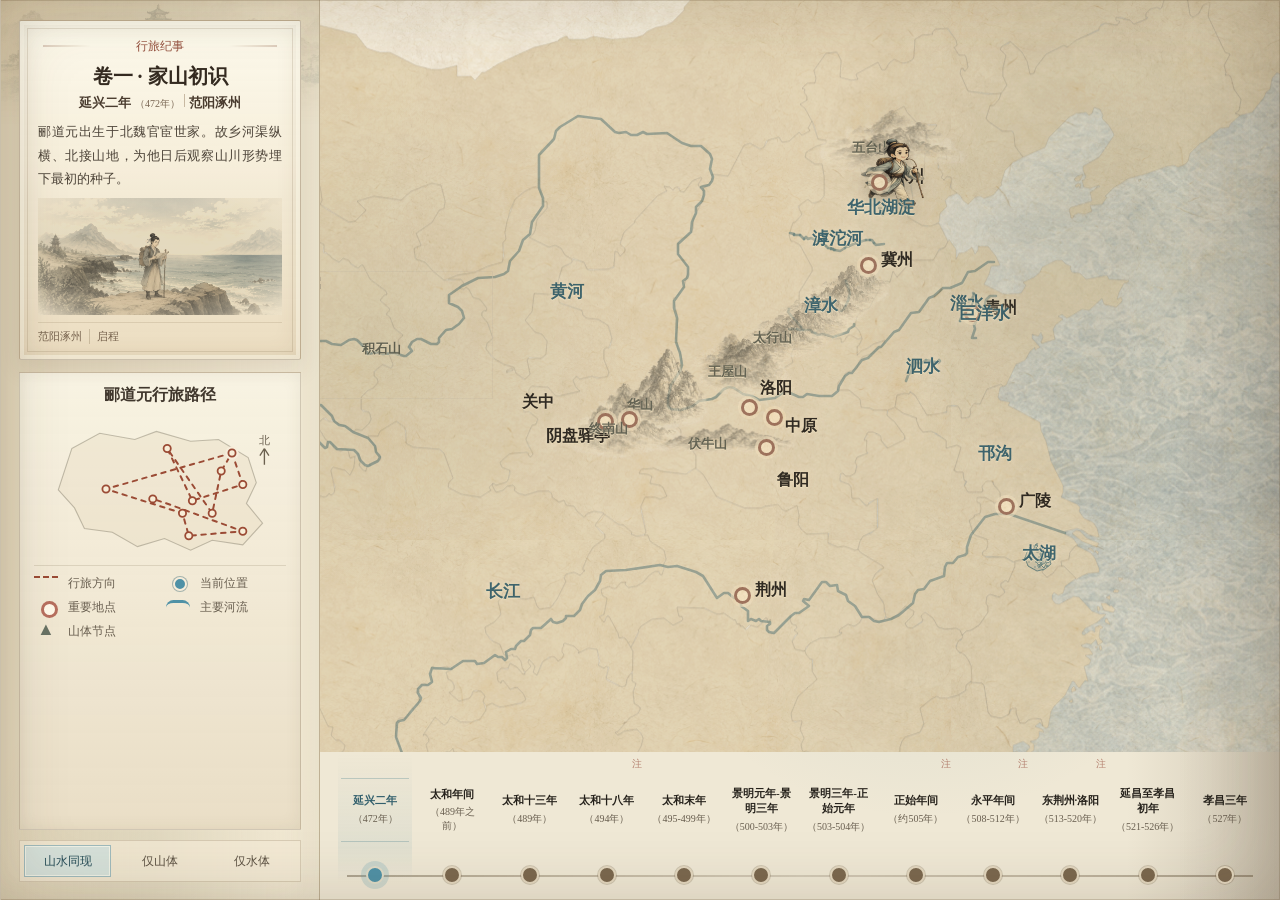
==== 郦道元/gis-map.html @ b6a2e9ba "Refine timeline and curve travel routes" ====
<!doctype html>
<html lang="zh-CN">
  <head>
    <meta charset="utf-8" />
    <meta name="viewport" content="width=device-width, initial-scale=1" />
    <title>郦道元行旅中国｜GIS 水墨历史地图</title>
    <link rel="stylesheet" href="./vendor/leaflet/leaflet.css" />
    <style>
      :root {
        --paper: #efe8d5;
        --paper-deep: #d4c19c;
        --ink: #25211b;
        --muted: #695f50;
        --river: #4f91a6;
        --route: #9b4b35;
        --seal: #9d3429;
        --panel-line: rgba(96, 75, 48, 0.26);
      }

      * {
        box-sizing: border-box;
      }

      html,
      body {
        width: 100%;
        height: 100%;
        margin: 0;
      }

      body {
        overflow: hidden;
        color: var(--ink);
        background: #bca987;
        font-family: "Noto Serif SC", "Songti SC", "STSong", "SimSun", serif;
      }

      button {
        font: inherit;
      }

      .page {
        position: relative;
        width: 100vw;
        height: 100vh;
        overflow: hidden;
        background:
          radial-gradient(circle at 56% 24%, rgba(255, 252, 239, 0.9), transparent 34%),
          radial-gradient(circle at 72% 58%, rgba(92, 145, 157, 0.17), transparent 28%),
          linear-gradient(90deg, rgba(74, 56, 34, 0.24), transparent 12%, transparent 88%, rgba(74, 56, 34, 0.18)),
          var(--paper);
      }

      .page::before {
        content: "";
        position: absolute;
        inset: 0;
        z-index: 3;
        pointer-events: none;
        background:
          linear-gradient(90deg, rgba(58, 43, 27, 0.12), transparent 9%, transparent 92%, rgba(58, 43, 27, 0.1)),
          radial-gradient(circle at 30% 38%, rgba(72, 91, 77, 0.08), transparent 24%),
          radial-gradient(circle at 86% 24%, rgba(71, 93, 87, 0.13), transparent 21%);
        mix-blend-mode: multiply;
      }

      .page::after {
        content: "";
        position: absolute;
        inset: 0;
        z-index: 20;
        pointer-events: none;
        box-shadow:
          inset 0 0 70px rgba(76, 57, 33, 0.2),
          inset 0 0 0 1px rgba(101, 78, 48, 0.22);
      }

      .masthead {
        position: absolute;
        z-index: 12;
        left: 18%;
        right: 18%;
        top: 2.4%;
        text-align: center;
        pointer-events: none;
      }

      .masthead h1 {
        margin: 0;
        font-family: "STXingkai", "KaiTi", "Kaiti SC", serif;
        font-size: clamp(42px, 6vw, 96px);
        line-height: 1;
        letter-spacing: 0;
        text-shadow: 0 5px 12px rgba(65, 47, 26, 0.14);
      }

      .masthead p {
        margin: 12px 0 0;
        color: #40372e;
        font-size: clamp(14px, 1.5vw, 24px);
      }

      .map-shell {
        position: absolute;
        left: 18%;
        right: 0;
        top: 0;
        bottom: 16.5%;
        z-index: 1;
        overflow: hidden;
        border-left: 1px solid rgba(92, 72, 46, 0.24);
      }

      /* 宣纸纹理覆盖整个地图区域，透明叠加，不拦截地图上的标注和按钮。 */
      .map-shell::after {
        content: "";
        position: absolute;
        inset: 0;
        pointer-events: none;
        z-index: 8;
        opacity: 0.9;
        background-image: url("./Data/宣纸样式.png");
        background-repeat: repeat;
        background-size: 720px auto;
        mix-blend-mode: multiply;
      }

      #map {
        position: relative;
        z-index: 2;
        width: 100%;
        height: 100%;
        background: transparent;
        filter: saturate(0.72) contrast(0.9) sepia(0.18);
      }

      .leaflet-container {
        background: transparent;
        font-family: inherit;
      }

      /* 海面位于地图右下方，并通过左侧渐隐与陆地区域自然衔接。 */
      .sea-surface {
        position: absolute;
        z-index: 0;
        right: 0%;
        bottom: 0%;
        width: 56%;
        height: 200%;
        object-fit: cover;
        opacity: 0.5;
        filter: saturate(0.7) sepia(0.12) brightness(1.08);
        mix-blend-mode: multiply;
        pointer-events: none;
        -webkit-mask-image: radial-gradient(ellipse 92% 92% at 100% 100%, #000 0 48%, rgba(0, 0, 0, 0.72) 62%, transparent 100%);
        mask-image: radial-gradient(ellipse 92% 92% at 100% 100%, #000 0 48%, rgba(0, 0, 0, 0.72) 62%, transparent 100%);
      }

      .leaflet-control-attribution {
        display: none;
      }

      .leaflet-pane.leaflet-marker-pane,
      .leaflet-pane.leaflet-overlay-pane {
        mix-blend-mode: multiply;
      }

      .art-layer {
        position: absolute;
        z-index: 6;
        pointer-events: none;
        background-repeat: no-repeat;
        background-size: contain;
        opacity: 0.38;
        mix-blend-mode: multiply;
        filter: sepia(0.28) saturate(0.5) brightness(1.12);
      }

      .side-panel {
        position: absolute;
        z-index: 14;
        display: flex;
        flex-direction: column;
        top: 0;
        bottom: 0;
        left: 0;
        width: 18%;
        min-width: 320px;
        padding: 2.2vh 18px 18px;
        border-right: 1px solid var(--panel-line);
        border-left: 1px solid rgba(255, 252, 238, 0.42);
        background:
          linear-gradient(90deg, rgba(214, 198, 163, 0.58), rgba(246, 237, 215, 0.78)),
          radial-gradient(circle at 45% 4%, rgba(98, 115, 92, 0.18), transparent 18%),
          radial-gradient(circle at 48% 94%, rgba(83, 106, 87, 0.2), transparent 20%),
          var(--paper);
        box-shadow: inset -15px 0 28px rgba(88, 69, 44, 0.07);
      }

      .corner-decoration {
        position: absolute;
        z-index: 0;
        top: 0;
        left: 0;
        width: 100%;
        height: 126px;
        object-fit: cover;
        object-position: center 44%;
        opacity: 0.3;
        mix-blend-mode: multiply;
        pointer-events: none;
        -webkit-mask-image: linear-gradient(180deg, #000 0 48%, transparent 100%);
        mask-image: linear-gradient(180deg, #000 0 48%, transparent 100%);
      }

      .side-panel h2,
      .legend h3 {
        margin: 0;
        font-size: 18px;
        line-height: 1.25;
        text-align: center;
      }

      .mini-map {
        position: relative;
        flex: 1 1 auto;
        min-height: 250px;
        margin: 12px 0 0;
        border: 1px solid var(--panel-line);
        border-radius: 4px;
        background:
          radial-gradient(circle at 64% 58%, rgba(151, 84, 55, 0.12), transparent 18%),
          linear-gradient(135deg, rgba(255, 250, 235, 0.7), rgba(216, 199, 166, 0.58));
        overflow: hidden;
        box-shadow: inset 0 0 18px rgba(77, 58, 34, 0.08);
      }

      .mini-map svg {
        width: 100%;
        height: 100%;
      }

      .route-overview {
        position: relative;
        z-index: 2;
        flex: 1 1 auto;
        min-height: 240px;
        margin-top: 12px;
        padding: 12px 14px 10px;
        overflow: hidden;
        border: 1px solid var(--panel-line);
        background:
          linear-gradient(rgba(251, 246, 230, 0.78), rgba(231, 217, 191, 0.68)),
          var(--paper);
        box-shadow: inset 0 0 16px rgba(78, 58, 34, 0.08);
      }

      .route-overview h3 {
        margin: 0 0 7px;
        color: #40372d;
        font-size: 16px;
        text-align: center;
        font-weight: 700;
      }

      .route-mini-map {
        width: 100%;
        height: clamp(112px, 17vh, 154px);
        display: block;
        border-bottom: 1px solid rgba(103, 82, 54, 0.16);
      }

      .mini-land {
        fill: rgba(226, 214, 188, 0.32);
        stroke: rgba(92, 85, 68, 0.34);
        stroke-width: 1.2;
      }

      .mini-route-line {
        fill: none;
        stroke: #9b4b35;
        stroke-width: 2.2;
        stroke-dasharray: 5 6;
        stroke-linecap: round;
        stroke-linejoin: round;
      }

      .mini-route-node {
        fill: #f8edd7;
        stroke: #9b4b35;
        stroke-width: 2;
        transition: r 180ms ease, fill 180ms ease, stroke 180ms ease;
      }

      .mini-route-node.visited {
        fill: #b46a52;
      }

      .mini-route-node.active {
        r: 6;
        fill: #4f91a6;
        stroke: #f7edda;
        stroke-width: 3;
      }

      .legend {
        position: relative;
        z-index: 2;
        flex: 0 0 auto;
      }

      .legend ul {
        list-style: none;
        margin: 9px 0 0;
        padding: 0;
        display: grid;
        grid-template-columns: repeat(2, minmax(0, 1fr));
        gap: 7px 12px;
        color: var(--muted);
        font-size: 12px;
      }

      .legend li {
        display: grid;
        grid-template-columns: 25px 1fr;
        align-items: center;
        gap: 9px;
      }

      .legend-symbol {
        display: block;
        width: 24px;
        height: 15px;
        position: relative;
      }

      .legend-symbol.route {
        border-top: 2px dashed var(--route);
      }

      .legend-symbol.current::before {
        content: "";
        position: absolute;
        left: 7px;
        top: 1px;
        width: 10px;
        height: 10px;
        border-radius: 50%;
        border: 2px solid #f7edda;
        background: var(--river);
        box-shadow: 0 0 0 1px rgba(69, 111, 122, 0.45);
      }

      .legend-symbol.river {
        border-top: 3px solid var(--river);
        border-radius: 999px;
      }

      .legend-symbol.city::before {
        content: "";
        position: absolute;
        left: 7px;
        top: 1px;
        width: 11px;
        height: 11px;
        border-radius: 50%;
        border: 3px solid rgba(156, 59, 42, 0.72);
        background: #fff8e8;
      }

      .legend-symbol.mountain::before {
        content: "▲";
        position: absolute;
        inset: -5px 0 0;
        color: #687264;
        font-size: 18px;
        text-align: center;
      }

      .legend-decoration {
        display: block;
        width: calc(100% + 36px);
        max-height: 140px;
        margin: 12px -18px 0;
        object-fit: cover;
        opacity: 0.82;
        mix-blend-mode: multiply;
        pointer-events: none;
      }



      .layer-toggle {
        position: relative;
        z-index: 2;
        display: flex;
        align-items: center;
        justify-content: space-between;
        gap: 10px;
        margin-top: 10px;
        padding: 10px 12px;
        border: 1px solid rgba(104, 82, 53, 0.18);
        border-radius: 999px;
        color: #4f4639;
        background: rgba(248, 240, 220, 0.68);
        font-size: 14px;
        cursor: pointer;
        user-select: none;
      }

      .layer-toggle input {
        position: absolute;
        inline-size: 1px;
        block-size: 1px;
        opacity: 0;
        pointer-events: none;
      }

      .toggle-track {
        position: relative;
        width: 44px;
        height: 24px;
        flex: 0 0 auto;
        border: 1px solid rgba(104, 82, 53, 0.28);
        border-radius: 999px;
        background: rgba(174, 157, 126, 0.35);
        transition: background 180ms ease, border-color 180ms ease;
      }

      .toggle-track::after {
        content: "";
        position: absolute;
        left: 3px;
        top: 3px;
        width: 16px;
        height: 16px;
        border-radius: 50%;
        background: #f7eed9;
        box-shadow: 0 1px 4px rgba(76, 57, 33, 0.22);
        transition: transform 180ms ease;
      }

      .layer-toggle input:checked + .toggle-track {
        border-color: rgba(65, 132, 151, 0.52);
        background: rgba(82, 143, 161, 0.58);
      }

      .layer-toggle input:checked + .toggle-track::after {
        transform: translateX(20px);
      }

      /* 山水贴图显示方式采用三段式按钮，默认同时显示山体与水体。 */
      .layer-modes {
        display: grid;
        grid-template-columns: repeat(3, 1fr);
        gap: 5px;
        margin-top: 10px;
        padding: 4px;
        border: 1px solid rgba(104, 82, 53, 0.2);
        background: rgba(244, 235, 214, 0.72);
      }

      .layer-mode-btn {
        min-width: 0;
        padding: 8px 3px;
        border: 1px solid transparent;
        color: #5b5042;
        background: transparent;
        font-size: 12px;
        line-height: 1.2;
        cursor: pointer;
        transition: background 180ms ease, border-color 180ms ease, color 180ms ease;
      }

      .layer-mode-btn.active {
        color: #274e58;
        border-color: rgba(71, 124, 140, 0.38);
        background: rgba(204, 224, 222, 0.72);
        box-shadow: inset 0 0 0 1px rgba(255, 252, 238, 0.62);
      }

      .story-card {
        position: relative;
        z-index: 2;
        width: 100%;
        min-height: 0;
        flex: 0 0 auto;
        margin: 0;
        padding: 14px 18px 15px;
        border: 1px solid rgba(103, 78, 48, 0.34);
        border-radius: 2px;
        background:
          linear-gradient(rgba(255, 252, 239, 0.9), rgba(234, 218, 187, 0.78)),
          var(--paper);
        box-shadow:
          inset 0 0 0 4px rgba(255, 252, 238, 0.42),
          inset 0 0 24px rgba(82, 58, 31, 0.13),
          0 10px 24px rgba(65, 50, 33, 0.11);
      }

      .story-card::after {
        content: "";
        position: absolute;
        inset: 7px;
        border: 1px solid rgba(105, 82, 52, 0.16);
        border-radius: 0;
        pointer-events: none;
      }

      .story-ribbon {
        position: relative;
        display: flex;
        align-items: center;
        justify-content: center;
        width: 138px;
        height: 23px;
        margin: 0 auto 6px;
        color: #94513f;
        background: transparent;
        font-family: "Noto Serif SC", "Source Han Serif SC", "Songti SC", SimSun, serif;
        font-size: 12px;
        letter-spacing: 0;
      }

      .story-ribbon::before,
      .story-ribbon::after {
        content: "";
        position: absolute;
        top: 50%;
        width: 48px;
        height: 1px;
        background: linear-gradient(90deg, transparent, rgba(139, 90, 65, 0.54));
      }

      .story-ribbon::before {
        right: 100%;
        transform: translateY(-50%) scaleX(-1);
      }

      .story-ribbon::after {
        left: 100%;
        transform: translateY(-50%);
      }

      .story-card h2 {
        margin: 0;
        color: #342a20;
        font-family: "Ma Shan Zheng", KaiTi, STKaiti, serif;
        font-size: clamp(20px, 1.55vw, 25px);
        font-weight: 700;
        line-height: 1.28;
        letter-spacing: 0;
        text-align: center;
      }

      .story-dateline {
        display: flex;
        align-items: baseline;
        justify-content: center;
        gap: 4px;
        margin: 5px 0 8px;
        color: #493b2e;
        font-family: "Noto Serif SC", "Source Han Serif SC", "Songti SC", SimSun, serif;
        font-size: 13px;
        font-weight: 700;
        white-space: nowrap;
      }

      .story-year {
        color: #7a6754;
        font-size: 10px;
        font-weight: 400;
      }

      .story-dateline i {
        width: 1px;
        height: 13px;
        background: rgba(114, 83, 50, 0.36);
      }

      .story-card p {
        margin: 0;
        color: #4c4338;
        font-family: "Noto Serif SC", "Source Han Serif SC", "Songti SC", SimSun, serif;
        font-size: 13px;
        line-height: 1.78;
        max-width: none;
        text-align: justify;
      }

      .story-meta {
        display: flex;
        flex-wrap: wrap;
        align-items: center;
        gap: 0;
        margin-top: 7px;
        padding-top: 6px;
        border-top: 1px solid rgba(105, 82, 52, 0.15);
      }

      .story-meta span {
        padding: 0 7px;
        border-right: 1px solid rgba(105, 82, 52, 0.25);
        color: #76624d;
        background: transparent;
        font-family: "Noto Serif SC", "Source Han Serif SC", "Songti SC", SimSun, serif;
        font-size: 11px;
      }

      .story-meta span:first-child {
        padding-left: 0;
      }

      .story-meta span:last-child {
        border-right: 0;
      }

      .story-figure {
        position: relative;
        height: clamp(92px, 13vh, 132px);
        margin-top: 8px;
        overflow: hidden;
        background: rgba(228, 216, 190, 0.38);
      }

      .story-figure::after {
        content: "";
        position: absolute;
        inset: 0;
        background: radial-gradient(ellipse at center, transparent 50%, rgba(239, 228, 204, 0.4) 78%, rgba(239, 228, 204, 0.88) 100%);
        pointer-events: none;
      }

      .story-figure img {
        width: 100%;
        height: 100%;
        object-fit: cover;
        object-position: center;
        display: block;
        opacity: 0.88;
        filter: grayscale(0.3) sepia(0.2) saturate(0.72) brightness(1.08) contrast(0.92);
        mix-blend-mode: multiply;
        -webkit-mask-image: radial-gradient(ellipse 96% 92% at center, #000 58%, rgba(0, 0, 0, 0.7) 78%, transparent 100%);
        mask-image: radial-gradient(ellipse 96% 92% at center, #000 58%, rgba(0, 0, 0, 0.7) 78%, transparent 100%);
      }

      .classic-card {
        position: absolute;
        z-index: 18;
        right: 1.6%;
        top: 23.5%;
        width: min(31vw, 500px);
        padding: 20px 26px 22px;
        border: 1px solid var(--panel-line);
        border-radius: 6px;
        background:
          linear-gradient(rgba(255, 251, 236, 0.74), rgba(238, 225, 199, 0.68)),
          var(--paper);
        box-shadow:
          inset 0 0 0 4px rgba(255, 252, 238, 0.34),
          0 16px 34px rgba(70, 53, 34, 0.16);
        opacity: 0;
        visibility: hidden;
        transform: translateY(18px) scale(0.97);
        transform-origin: 78% 45%;
        pointer-events: none;
        transition:
          opacity 360ms ease,
          transform 460ms cubic-bezier(0.2, 0.74, 0.26, 1),
          visibility 0s linear 460ms;
      }

      .classic-card::after {
        content: "";
        position: absolute;
        inset: 7px;
        border: 1px solid rgba(112, 86, 53, 0.18);
        pointer-events: none;
      }

      .classic-card.is-visible {
        opacity: 1;
        visibility: visible;
        transform: translateY(0) scale(1);
        pointer-events: auto;
        transition-delay: 0s;
      }

      .classic-card h2 {
        margin: 0 0 9px;
        padding-right: 30px;
        font-size: 21px;
      }

      .classic-card p {
        margin: 0;
        color: #53483c;
        line-height: 1.75;
        font-size: 14px;
      }

      .classic-source {
        display: inline-block;
        margin-top: 12px;
        padding: 4px 10px;
        color: #704739;
        border: 1px solid rgba(139, 76, 54, 0.28);
        background: rgba(238, 220, 189, 0.54);
        font-size: 13px;
      }

      .classic-close {
        position: absolute;
        z-index: 2;
        top: 11px;
        right: 12px;
        width: 30px;
        height: 30px;
        padding: 0;
        border: 0;
        border-radius: 50%;
        color: #5b5042;
        background: rgba(194, 177, 145, 0.35);
        font-size: 24px;
        line-height: 28px;
        cursor: pointer;
      }

      .timeline {
        position: absolute;
        z-index: 16;
        left: calc(max(18%, 320px) + 18px);
        right: 18px;
        bottom: 1.8%;
        height: 14.5%;
        display: grid;
        grid-template-columns: repeat(12, minmax(0, 1fr));
        gap: 3px;
      }

      .timeline::before {
        content: "";
        position: absolute;
        left: 1%;
        right: 1%;
        bottom: 7px;
        height: 2px;
        background: linear-gradient(90deg, rgba(88, 71, 47, 0.42), rgba(88, 71, 47, 0.18), rgba(88, 71, 47, 0.42));
      }

      .era-btn {
        position: relative;
        display: grid;
        place-items: center;
        min-width: 0;
        padding: 5px 3px 23px;
        border: 0;
        color: var(--ink);
        background: transparent;
        cursor: pointer;
        text-align: center;
        transition: color 220ms ease, background-color 220ms ease;
      }

      .era-btn::after {
        content: "";
        position: absolute;
        left: 50%;
        bottom: 0;
        width: 14px;
        height: 14px;
        border-radius: 50%;
        background: #7a674e;
        transform: translateX(-50%);
        border: 2px solid rgba(239, 228, 203, 0.9);
        box-shadow: 0 0 0 1px rgba(91, 72, 48, 0.22);
      }

      .era-btn span {
        display: grid;
        align-content: center;
        width: 100%;
        min-height: 64px;
        padding: 4px 2px;
        border-top: 1px solid transparent;
        border-bottom: 1px solid transparent;
      }

      .era-btn b {
        display: block;
        font-size: clamp(11px, 0.85vw, 15px);
        line-height: 1.35;
        font-weight: 600;
      }

      .era-btn small {
        display: block;
        margin-top: 4px;
        color: var(--muted);
        font-size: clamp(10px, 0.72vw, 12px);
        line-height: 1.35;
      }

      .era-btn.active {
        color: #315f6c;
        background: linear-gradient(180deg, transparent, rgba(102, 153, 168, 0.1) 72%, transparent);
      }

      .era-btn.active span {
        border-top-color: rgba(75, 128, 143, 0.3);
        border-bottom-color: rgba(75, 128, 143, 0.3);
      }

      .era-btn.active::after {
        background: var(--river);
        box-shadow: 0 0 0 5px rgba(94, 153, 173, 0.22);
      }

      /* 移除浏览器默认矩形焦点框，键盘焦点改为文字下划线与节点光环。 */
      .era-btn:focus {
        outline: none;
      }

      .era-btn:focus-visible b {
        text-decoration: underline;
        text-decoration-color: rgba(49, 95, 108, 0.72);
        text-underline-offset: 4px;
      }

      .era-btn:focus-visible::after {
        box-shadow: 0 0 0 5px rgba(94, 153, 173, 0.22);
      }

      .era-btn.has-classic::before {
        content: "注";
        position: absolute;
        top: 4px;
        right: 2px;
        color: rgba(139, 57, 41, 0.58);
        font-size: 10px;
      }

      .place-label {
        color: #29231b;
        font-family: KaiTi, STKaiti, "Microsoft YaHei", serif;
        font-size: 16px;
        font-weight: 700;
        text-shadow:
          0 1px 0 rgba(255, 250, 232, 0.8),
          0 0 8px rgba(255, 250, 232, 0.88);
        white-space: nowrap;
      }

      /* 河流与湖泊名称始终显示，并用蓝色楷体与地点、山名区分。 */
      .river-label {
        color: #176f9c;
        font-family: KaiTi, STKaiti, "Microsoft YaHei", serif;
        font-size: 17px;
        font-weight: 700;
        line-height: 1;
        text-align: center;
        white-space: nowrap;
        text-shadow:
          0 1px 0 rgba(255, 250, 232, 0.9),
          0 0 7px rgba(255, 250, 232, 0.95);
        pointer-events: none;
      }

      .place-dot {
        display: block;
        box-sizing: border-box;
        width: 17px;
        height: 17px;
        min-width: 17px;
        min-height: 17px;
        aspect-ratio: 1 / 1;
        border-radius: 50%;
        border: 3px solid rgba(159, 63, 45, 0.72);
        background: #fff6e3;
        box-shadow: 0 0 0 3px rgba(255, 245, 224, 0.58);
      }

      .mountain-label {
        color: #5d685e;
        font-family: KaiTi, STKaiti, "Microsoft YaHei", serif;
        font-size: 13px;
        font-weight: 700;
        text-shadow: 0 1px 0 rgba(255, 250, 232, 0.8);
      }

      .mountain-label::before {
        content: none;
      }

      .mountain-art {
        pointer-events: none;
        opacity: 0.58;
        mix-blend-mode: multiply;
        filter: sepia(0.35) saturate(0.46) brightness(1.12) contrast(0.88);
        transition: opacity 180ms ease;
      }

      .mountain-art img {
        width: 100%;
        height: 100%;
        object-fit: contain;
        display: block;
      }

      .water-art {
        opacity: 1 !important;
        filter: sepia(0.16) saturate(0.76) brightness(1.08) contrast(0.9);
        pointer-events: none;
      }

      .traveller-icon {
        filter: drop-shadow(0 9px 7px rgba(59, 44, 29, 0.25));
        transition: transform 360ms ease;
      }

      @media (max-width: 1100px) {
        .side-panel,
        .classic-card {
          display: none;
        }

        .masthead {
          left: 5%;
          right: 5%;
        }

        .story-card {
          left: 4%;
          right: 4%;
          top: auto;
          bottom: 18%;
          width: auto;
          min-width: 0;
        }

        .timeline {
          left: 12px;
          right: 12px;
          bottom: 12px;
          height: 128px;
          grid-template-columns: repeat(12, 92px);
          overflow-x: auto;
          overflow-y: hidden;
        }

        .timeline::before {
          display: none;
        }

        .map-shell {
          left: 18%;
          bottom: 150px;
          z-index: 2;
        }
      }
    </style>
  </head>
  <body>
    <main class="page">
     

      <section class="map-shell" aria-label="GIS 数据驱动的郦道元行旅地图">
        <img class="sea-surface" src="./Data/大海.png" alt="" aria-hidden="true" />
        <div id="map"></div>
      </section>

      <span class="art-layer left-mountain" aria-hidden="true"></span>
      <span class="art-layer right-mountain" aria-hidden="true"></span>
      <span class="art-layer boat" aria-hidden="true"></span>

      <aside class="side-panel" aria-label="地图说明">
        <img class="corner-decoration" src="./Data/左上角贴图.png" alt="" aria-hidden="true" />
        <article class="story-card" id="storyCard" data-tag="少年研学">
          <div class="story-ribbon">行旅纪事</div>
          <h2 id="storyTitle">卷一 · 家山初识</h2>
          <div class="story-dateline">
            <span id="storyEra">延兴二年</span>
            <span class="story-year" id="storyYear">（472年）</span>
            <i aria-hidden="true"></i>
            <span id="storyPlace">范阳涿州</span>
          </div>
          <p id="storyText">郦道元出生于北魏官宦世家。故乡河渠纵横、北接山地，为他日后观察山川形势埋下最初的种子。</p>
          <div class="story-figure">
            <img id="storyImage" src="./Data/故事卡图片.png" alt="郦道元在山海间考察" />
          </div>
          <div class="story-meta" id="storyMeta">
            <span>范阳涿州</span><span>启程</span>
          </div>
        </article>
        <section class="route-overview" aria-labelledby="routeOverviewTitle">
          <h3 id="routeOverviewTitle">郦道元行旅路径</h3>
          <svg class="route-mini-map" viewBox="0 0 280 150" role="img" aria-label="郦道元十二阶段行旅路线缩略图">
            <path class="mini-land" d="M42 30 L73 13 L112 20 L136 11 L174 22 L205 20 L238 40 L247 68 L236 91 L254 113 L232 137 L198 132 L174 143 L145 130 L115 139 L87 123 L56 119 L45 96 L27 76 Z" />
            <path class="mini-route-line" d="M220 35 L232 70 L176 88 L148 30 L198 102 L208 55 L220 35 L80 75 L165 102 L172 127 L232 122 L150 92 L132 86" />
            <g aria-hidden="true">
              <circle class="mini-route-node active" data-mini-index="0" cx="220" cy="35" r="4" />
              <circle class="mini-route-node" data-mini-index="1" cx="232" cy="70" r="4" />
              <circle class="mini-route-node" data-mini-index="2" cx="176" cy="88" r="4" />
              <circle class="mini-route-node" data-mini-index="3" cx="148" cy="30" r="4" />
              <circle class="mini-route-node" data-mini-index="4" cx="198" cy="102" r="4" />
              <circle class="mini-route-node" data-mini-index="5" cx="208" cy="55" r="4" />
              <circle class="mini-route-node" data-mini-index="6" cx="220" cy="35" r="4" />
              <circle class="mini-route-node" data-mini-index="7" cx="80" cy="75" r="4" />
              <circle class="mini-route-node" data-mini-index="8" cx="165" cy="102" r="4" />
              <circle class="mini-route-node" data-mini-index="9" cx="172" cy="127" r="4" />
              <circle class="mini-route-node" data-mini-index="10" cx="232" cy="122" r="4" />
              <circle class="mini-route-node" data-mini-index="11" cx="132" cy="86" r="4" />
            </g>
            <text x="250" y="25" fill="#6b604f" font-size="12">北</text>
            <path d="M256 30 L256 48 M256 30 L251 38 M256 30 L261 38" fill="none" stroke="#6b604f" stroke-width="1.5" />
          </svg>
          <div class="legend" aria-label="地图图例">
            <ul>
              <li><span class="legend-symbol route"></span><span>行旅方向</span></li>
              <li><span class="legend-symbol current"></span><span>当前位置</span></li>
              <li><span class="legend-symbol city"></span><span>重要地点</span></li>
              <li><span class="legend-symbol river"></span><span>主要河流</span></li>
              <li><span class="legend-symbol mountain"></span><span>山体节点</span></li>
            </ul>
          </div>
          <img class="legend-decoration" src="./Data/左下角贴图.png" alt="" draggable="false" />
        </section>
        <div class="legend layer-control">
          <div class="layer-modes" role="group" aria-label="山水贴图显示方式">
            <button class="layer-mode-btn active" type="button" data-layer-mode="both" aria-pressed="true">山水同现</button>
            <button class="layer-mode-btn" type="button" data-layer-mode="mountains" aria-pressed="false">仅山体</button>
            <button class="layer-mode-btn" type="button" data-layer-mode="waters" aria-pressed="false">仅水体</button>
          </div>
        </div>
      </aside>

      <article class="classic-card" id="classicCard" aria-hidden="true" aria-live="polite">
        <button class="classic-close" id="classicClose" type="button" aria-label="关闭《水经注》彩蛋">×</button>
        <h2 id="classicTitle">《水经注》山水札记</h2>
        <p id="classicText"></p>
        <span class="classic-source" id="classicSource"></span>
      </article>

      <nav class="timeline" id="timeline" aria-label="郦道元行旅时间轴"></nav>
      <audio id="footstepAudio" src="./Data/脚步声/脚步声/_古风脚步声_石板路1_爱给网_aigei_com.mp3" preload="auto" loop></audio>
    </main>

    <script src="./vendor/leaflet/leaflet.js"></script>
    <script src="./Data/geojson-bundle.js"></script>
    <script>
      const dataRoot = "./Data/geojson";

      const stages = [
        {
          id: "birth", year: "472年", era: "延兴二年", chapter: "卷一 · 家山初识", storyPlace: "范阳涿州",
          storyHeading: "延兴二年（472年）　范阳涿州",
          placeIds: ["FanyangZhuozhou"], route: [[39.486, 115.974]],
          story: "郦道元出生于北魏官宦世家。故乡河渠纵横、北接山地，为他日后观察山川形势埋下最初的种子。",
          tags: ["范阳涿州", "启程"], icon: "./Data/1.png", scene: "./Data/封面底图2.png",
        },
        {
          id: "qingzhou", year: "489年之前", era: "太和年间", chapter: "卷一 · 少年游学", storyPlace: "青州",
          storyHeading: "太和年间（489年前）　青州",
          placeIds: ["Qingzhou"], route: [[39.486, 115.974], [36.685, 118.479]],
          story: "随父宦游青州，踏勘淄水、巨洋水，观察渤海沿岸与山东山地，在山海相接处立下访水求真的志向。",
          tags: ["青州", "渤海", "淄水", "山东山地"], icon: "./Data/1.png", scene: "./Data/封面底图2.png",
        },
        {
          id: "luoyang", year: "489年", era: "太和十三年", chapter: "卷二 · 洛阳入仕", storyPlace: "洛阳",
          storyHeading: "太和十三年（489年）　洛阳",
          placeIds: ["Luoyang"], route: [[36.685, 118.479], [34.62, 112.448]],
          story: "父亲郦范病逝，郦道元承袭爵位并赴洛阳入仕。少年山海游学结束，他开始把沿途观察带入官场巡行。",
          tags: ["洛阳", "入仕"], icon: "./Data/2.png", scene: "./Data/底图参考6.png",
        },
        {
          id: "yinshan", year: "494年", era: "太和十八年", chapter: "卷二 · 北巡阴山", storyPlace: "阴山",
          storyHeading: "太和十八年（494年）　阴山",
          placeIds: ["Luoyang"], route: [[34.62, 112.448], [37.8, 110.6], [40.75, 108.5]],
          story: "随孝文帝北巡阴山，观察河套黄河、草原、戈壁与高山之间的地貌差异，把大河走势与山脉屏障放在一起记录。",
          tags: ["阴山", "黄河河套", "北巡"], icon: "./Data/2.png", scene: "./Data/底图参考6.png",
          classic: { title: "阴山与河套", text: "《水经注》写黄河，不只记水道，也同时追索沿岸山势、塞障与城邑。抵达阴山节点后，山与河的关系才真正进入叙事中心。", source: "《水经注·河水》" },
        },
        {
          id: "huanghuai", year: "495-499年", era: "太和末年", chapter: "卷三 · 巡察黄淮", storyPlace: "黄淮地区",
          storyHeading: "太和末年（495-499年）　黄淮地区",
          placeIds: ["Zhongyuan", "Luoyang"], route: [[40.75, 108.5], [34.62, 112.448], [33.8, 116.5]],
          story: "任治书侍御史期间巡察黄淮，勘察鸿沟、汴水等古代人工水道，考证旧河道变迁，并收集江淮水系史料。",
          tags: ["黄淮", "鸿沟", "汴水"], icon: "./Data/2.png", scene: "./Data/底图参考6.png",
        },
        {
          id: "jizhou", year: "500-503年", era: "景明元年-景明三年", chapter: "卷三 · 冀州问水", storyPlace: "冀州",
          storyHeading: "景明元年至三年（500-503年）　冀州",
          placeIds: ["Jizhou_Hengshui"], route: [[33.8, 116.5], [37.74, 115.67]],
          story: "任冀州镇东府长史，巡行漳水、滹沱河与华北湖淀，逐步梳理山地来水、平原河道和湖泊之间的连通体系。",
          tags: ["冀州", "漳水", "滹沱河", "湖淀"], icon: "./Data/2.png", scene: "./Data/底图参考6.png",
        },
        {
          id: "mourning", year: "503-504年", era: "景明三年-正始元年", chapter: "卷四 · 丁忧立志", storyPlace: "范阳故里",
          storyHeading: "景明三年至正始元年（503-504年）　返乡丁忧",
          placeIds: ["FanyangZhuozhou"], route: [[37.74, 115.67], [39.486, 115.974]],
          story: "母亲去世后回乡守孝。他研读残缺古本《水经》，逐渐确立以文献为线索、以实地考察补证的注书方法。",
          tags: ["返乡", "研读《水经》", "立注书之志"], icon: "./Data/1.png", scene: "./Data/封面底图2.png",
        },
        {
          id: "upper-yellow", year: "约505年", era: "正始年间", chapter: "卷四 · 溯河寻源", storyPlace: "黄河上游",
          storyHeading: "正始年间（约505年）　黄河上游",
          placeIds: ["Guanzhong"], route: [[39.486, 115.974], [34.37, 109.22], [35.6, 102.6]],
          story: "沿黄河西行溯源，越秦岭、近积石山，考察高山如何分水、河谷如何导流，并据此辨析黄河与长江流域的山水分界。",
          tags: ["黄河上游", "秦岭", "积石山", "分水岭"], icon: "./Data/山贴图.png", scene: "./Data/山贴图.png",
          classic: { title: "积石山下，溯河寻源", text: "在《河水》篇的叙述中，山口、峡谷与河道互为线索。此处的彩蛋强调：郦道元所谓“访水”，往往也是沿河辨山。", source: "《水经注·河水》" },
        },
        {
          id: "luyang", year: "508-512年", era: "永平年间", chapter: "卷五 · 鲁阳访源", storyPlace: "鲁阳",
          storyHeading: "永平年间（508-512年）　鲁阳",
          placeIds: ["Luyang_Pingdingshanlushan"], route: [[35.6, 102.6], [34.37, 109.22], [33.74, 111.9]],
          story: "任鲁阳太守时深入伏牛山地，寻访淮河上游与汝水、颍水支流，核对古碑并向山民询问水源与旧道。",
          tags: ["鲁阳", "伏牛山", "汝水", "淮河上游"], icon: "./Data/山贴图.png", scene: "./Data/山贴图.png",
          classic: { title: "汝水出山", text: "行至鲁阳与汝水相关地域时，页面才展开这则典籍札记：山谷、泉源、支流和沿岸遗迹共同组成一条河的完整身世。", source: "《水经注·汝水》" },
        },
        {
          id: "jianghan", year: "513-520年", era: "东荆州·洛阳", chapter: "卷五 · 江汉考水", storyPlace: "江汉·三峡·太湖",
          storyHeading: "513-520年　江汉、三峡与太湖",
          placeIds: ["Jingzhou", "Guangling_Yangzhou"], route: [[33.74, 111.9], [30.85, 110.98], [30.35, 112.19], [31.2, 120.2]],
          story: "整合江汉及东南水系资料，考证长江峡谷、荆州水道、太湖与邗沟。沿水路辨山势、访城邑，逐步完成《水经注》主体。",
          tags: ["三峡", "长江", "荆州", "太湖", "邗沟"], icon: "./Data/封面船只.png", scene: "./Data/封面底图2.png",
          classic: { title: "行至三峡，观水成书", text: "江流进入三峡，两岸高山夹峙，滩险、深潭与急流随季节变化。郦道元把亲历、访闻与旧籍互证，留下兼具地理精度与文学气韵的山水书写。", source: "《水经注·江水》" },
        },
        {
          id: "revision", year: "521-526年", era: "延昌至孝昌初年", chapter: "卷六 · 汇考成书", storyPlace: "中原·关中",
          storyHeading: "延昌至孝昌初年（521-526年）　巡查补证",
          placeIds: ["Luoyang", "Zhongyuan", "Guanzhong"], route: [[31.2, 120.2], [34.62, 112.448], [34.37, 109.22]],
          story: "任御史中尉期间继续巡查中原与关中，补证山川源流，修订前稿，完成《水经注》四十卷的定稿。",
          tags: ["中原", "关中", "校正山水记载", "四十卷"], icon: "./Data/3.png", scene: "./Data/底图参考6.png",
        },
        {
          id: "final", year: "527年", era: "孝昌三年", chapter: "卷六 · 关右绝笔", storyPlace: "阴盘驿亭",
          storyHeading: "孝昌三年（527年）　阴盘驿亭",
          placeIds: ["Yingpanyiting_Xianlinntong"], route: [[34.62, 112.448], [34.37, 109.22]],
          story: "受命为关右大使，前往关中途中被围困遇害，终年五十五岁。他以一生踏勘汇成的山河世界，则在《水经注》中延续。",
          tags: ["阴盘驿亭", "关中", "行旅终章"], icon: "./Data/3.png", scene: "./Data/底图参考6.png",
        },
      ];

      const rivers = [
        "Huanghe",
        "Changjiang",
        "Taihu",
        "Hutuohe_line",
        "Zhanghe_Zhnagshui",
        "Mihe_Juyangshui",
        "Zihe_Zishui",
        "Sihe_Sishui",
        "Liyunhe_Hangou",
        "Baiyangdian_Huabeihedian",
      ];

      /* GeoJSON 文件名与页面上显示的传统水系名称对应。 */
      const riverNames = {
        Huanghe: "黄河",
        Changjiang: "长江",
        Taihu: "太湖",
        Hutuohe_line: "滹沱河",
        Zhanghe_Zhnagshui: "漳水",
        Mihe_Juyangshui: "巨洋水",
        Zihe_Zishui: "淄水",
        Sihe_Sishui: "泗水",
        Liyunhe_Hangou: "邗沟",
        Baiyangdian_Huabeihedian: "华北湖淀",
      };

      /* 水体素材按河流数据顺序对应。每张透明 PNG 会自动贴合对应 GeoJSON 的地理范围。 */
      const waterArt = {
        Huanghe: "./Data/水体素材/黄河.png",
        Changjiang: "./Data/水体素材/长江.png",
        Taihu: "./Data/水体素材/太湖.png",
        Hutuohe_line: "./Data/水体素材/ChatGPT Image 2026年8月1日 15_33_18 (4).png",
        Zhanghe_Zhnagshui: "./Data/水体素材/漳河.png",
        Mihe_Juyangshui: "./Data/水体素材/弥河.png",
        Zihe_Zishui: "./Data/水体素材/ChatGPT Image 2026年8月1日 15_33_20 (7).png",
        Sihe_Sishui: "./Data/水体素材/黄河故道.png",
        Liyunhe_Hangou: "./Data/水体素材/ChatGPT Image 2026年8月1日 15_33_21 (9).png",
        Baiyangdian_Huabeihedian: "./Data/水体素材/ChatGPT Image 2026年8月1日 15_33_22 (10).png",
      };

      /*
       * 每张水体 PNG 四周都有不同宽度的透明留白。
       * 这里记录“有效水墨内容”在整张图片中的归一化边界：[左、上、右、下]。
       * 贴图时会据此反推整张图片的地理边界，使蓝色笔触而不是 PNG 画布与 GeoJSON 对齐。
       */
      const waterArtCrop = {
        "黄河.png": [0.0299, 0.1006, 0.9642, 0.8799],
        "长江.png": [0.0189, 0.0918, 0.9805, 0.8223],
        "太湖.png": [0.1035, 0.043, 0.8346, 0.9443],
        "ChatGPT Image 2026年8月1日 15_33_18 (4).png": [0.0029, 0.0924, 0.9531, 0.9349],
        "漳河.png": [0.0202, 0.1201, 0.9395, 0.6416],
        "弥河.png": [0.0911, 0.0732, 0.9076, 0.9355],
        "ChatGPT Image 2026年8月1日 15_33_20 (7).png": [0.069, 0.0498, 0.9395, 0.9531],
        "黄河故道.png": [0.1133, 0.0654, 0.875, 0.9541],
        "ChatGPT Image 2026年8月1日 15_33_21 (9).png": [0.0521, 0.0732, 0.9616, 0.9473],
        "ChatGPT Image 2026年8月1日 15_33_22 (10).png": [0.0143, 0.0732, 0.9746, 0.9199],
      };

      const mountains = [
        "Taihangshan",
        "Wutaishan_Taihangshan",
        "Wangwushan_Taihangshan",
        "Funiushan_Qinling",
        "Zhongnanshan_Qinling",
        "Jishishan",
        "Zhongshan_Yinshan",
        "Huashan",
      ];

      const placeNames = {
        FanyangZhuozhou: "涿州",
        Qingzhou: "青州",
        Luoyang: "洛阳",
        Jizhou_Hengshui: "冀州",
        Luyang_Pingdingshanlushan: "鲁阳",
        Jingzhou: "荆州",
        Guangling_Yangzhou: "广陵",
        Yingpanyiting_Xianlinntong: "阴盘驿亭",
        Guanzhong: "关中",
        Zhongyuan: "中原",
      };

      /* 中原与关中一带地点密集，分别设置文字锚点，避免常驻名称互相覆盖。 */
      const placeLabelAnchors = {
        关中: [84, 32],
        阴盘驿亭: [84, -4],
        洛阳: [-10, 32],
        中原: [-10, 4],
        鲁阳: [-10, -20],
      };

      const mountainNames = {
        Taihangshan: "太行山",
        Wutaishan_Taihangshan: "五台山",
        Wangwushan_Taihangshan: "王屋山",
        Funiushan_Qinling: "伏牛山",
        Zhongnanshan_Qinling: "终南山",
        Jishishan: "积石山",
        Zhongshan_Yinshan: "阴山",
        Huashan: "华山",
      };

      const mountainArt = {
        Taihangshan: {
          src: "./Data/山体素材/e444903b-ec95-4478-98c3-ae25f44c6e2b.png",
          size: [210, 140],
          anchor: [104, 95],
        },
        Wutaishan_Taihangshan: {
          src: "./Data/山体素材/247d808a-a2ab-4977-9730-4237ea8230f2.png",
          size: [170, 112],
          anchor: [82, 78],
        },
        Wangwushan_Taihangshan: {
          src: "./Data/山体素材/7fe87aa0-1282-4c32-9f67-1004a6616761.png",
          size: [170, 112],
          anchor: [84, 76],
        },
        Funiushan_Qinling: {
          src: "./Data/山体素材/eb208901-7c49-4fa7-aaa6-05724ac95fd8.png",
          size: [210, 108],
          anchor: [105, 74],
        },
        Zhongnanshan_Qinling: {
          src: "./Data/山体素材/298c9a3c-19bc-4a2d-8705-d939827fd525.png",
          size: [180, 120],
          anchor: [90, 82],
        },
        Jishishan: {
          src: "./Data/山体素材/21c1b0bd-a3f1-4090-b990-71d339c709fb.png",
          size: [190, 128],
          anchor: [94, 88],
        },
        Zhongshan_Yinshan: {
          src: "./Data/山体素材/大青山.png",
          size: [190, 128],
          anchor: [95, 88],
        },
        Huashan: {
          src: "./Data/山体素材/f68f8141-e57a-48f3-b5e8-eb88d066ac98.png",
          size: [160, 130],
          anchor: [80, 92],
        },
      };

      const map = L.map("map", {
        zoomControl: false,
        attributionControl: false,
        minZoom: 3,
        maxZoom: 8,
        scrollWheelZoom: false,
        dragging: false,
        doubleClickZoom: false,
        boxZoom: false,
        keyboard: false,
        touchZoom: false,
        zoomSnap: 0.05,
        zoomDelta: 0.05,
      }).setView([35.4, 106.2], 4.35);

      const panes = {
        land: map.createPane("land"),
        rivers: map.createPane("rivers"),
        waterArt: map.createPane("waterArt"),
        mountainArt: map.createPane("mountainArt"),
        route: map.createPane("route"),
        points: map.createPane("points"),
      };
      panes.land.style.zIndex = 210;
      panes.rivers.style.zIndex = 240;
      panes.waterArt.style.zIndex = 248;
      panes.waterArt.style.opacity = 0.48;
      panes.waterArt.style.mixBlendMode = "multiply";
      panes.mountainArt.style.zIndex = 252;
      panes.route.style.zIndex = 270;
      panes.points.style.zIndex = 310;

      const inkLandStyle = {
        color: "rgba(89, 83, 70, 0.2)",
        weight: 0.65,
        fillColor: "#eadfc8",
        fillOpacity: 0.84,
      };

      const riverStyle = {
        color: "#4d8fa4",
        weight: 2.6,
        opacity: 0.58,
        lineCap: "round",
        lineJoin: "round",
      };

      const lakeStyle = {
        color: "#4d8fa4",
        weight: 1,
        fillColor: "#82aebc",
        fillOpacity: 0.22,
      };

      /* 行旅路线固定为朱红色虚线；已走路线和当前路线使用同一视觉样式。 */
      const travelRouteStyle = {
        pane: "route",
        color: "#a34b37",
        weight: 2.4,
        opacity: 0.84,
        dashArray: "7 7",
        lineCap: "round",
        lineJoin: "round",
        interactive: false,
      };

      const routeLayer = L.layerGroup([], { pane: "route" }).addTo(map);
      const completedRouteLayer = L.layerGroup([], { pane: "route" }).addTo(map);
      const routeNodeLayer = L.layerGroup([], { pane: "route" }).addTo(map);
      const waterArtLayer = L.layerGroup([], { pane: "waterArt" }).addTo(map);
      const mountainArtLayer = L.layerGroup([], { pane: "mountainArt" }).addTo(map);
      const activePlaceLayer = L.layerGroup([], { pane: "points" }).addTo(map);
      let traveller;
      let travellerFrame = 0;

      function readBundledGeoJson(path) {
        const key = path.replace(`${dataRoot}/`, "");
        const bundledData = window.LDY_GEOJSON_BUNDLE && window.LDY_GEOJSON_BUNDLE[key];
        if (!bundledData) throw new Error(`Missing bundled GeoJSON: ${key}`);
        return typeof structuredClone === "function" ? structuredClone(bundledData) : JSON.parse(JSON.stringify(bundledData));
      }

      async function loadGeoJson(path) {
        if (window.location.protocol === "file:") {
          return readBundledGeoJson(path);
        }

        try {
          const response = await fetch(path);
          if (!response.ok) throw new Error(`${response.status} ${path}`);
          return response.json();
        } catch (error) {
          console.warn(`Fetch GeoJSON failed, use bundled data instead: ${path}`, error);
          return readBundledGeoJson(path);
        }
      }

      function makePlaceMarker(latlng, label, active = false) {
        const marker = L.marker(latlng, {
          pane: "points",
          icon: L.divIcon({
            className: "",
            html: `<span class="place-dot${active ? " active" : ""}"></span>`,
            iconSize: [18, 18],
            iconAnchor: [9, 9],
          }),
        });

        /* 活动图层只叠加高亮圆点，名称由底图常驻标签统一显示，避免文字重影。 */
        if (active) return marker;

        const labelAnchor = placeLabelAnchors[label] || [-12, 18];

        const text = L.marker(latlng, {
          pane: "points",
          icon: L.divIcon({
            className: "place-label",
            html: label,
            iconSize: [70, 24],
            iconAnchor: labelAnchor,
          }),
          interactive: false,
        });
        return L.layerGroup([marker, text]);
      }

      function makeTraveller(latlng) {
        return L.marker(latlng, {
          pane: "points",
          icon: L.icon({
              iconUrl: "./Data/Q版小人奔跑.png",
            iconSize: [88, 110],
            iconAnchor: [30, 58],
            className: "traveller-icon",
          }),
          interactive: false,
        }).addTo(map);
      }

      function makeMountainArtMarker(latlng, name) {
        const art = mountainArt[name];
        if (!art) return null;

        return L.marker(latlng, {
          pane: "mountainArt",
          icon: L.divIcon({
            className: "mountain-art",
            html: `<img src="${art.src}" alt="" />`,
            iconSize: art.size,
            iconAnchor: art.anchor,
          }),
          interactive: false,
        });
      }

      function getFeatureLatLng(feature) {
        const coords = feature.geometry.coordinates;
        if (feature.geometry.type === "Point") return [coords[1], coords[0]];
        return null;
      }

      function getAlignedWaterBounds(geoBounds, artSource) {
        const fileName = decodeURIComponent(artSource.split("/").pop());
        const crop = waterArtCrop[fileName] || [0, 0, 1, 1];
        const [left, top, right, bottom] = crop;
        const contentWidth = Math.max(right - left, 0.01);
        const contentHeight = Math.max(bottom - top, 0.01);

        const geoWidth = geoBounds.getEast() - geoBounds.getWest();
        const geoHeight = geoBounds.getNorth() - geoBounds.getSouth();
        const fullWidth = geoWidth / contentWidth;
        const fullHeight = geoHeight / contentHeight;

        const west = geoBounds.getWest() - left * fullWidth;
        const east = west + fullWidth;
        const north = geoBounds.getNorth() + top * fullHeight;
        const south = north - fullHeight;
        return L.latLngBounds([south, west], [north, east]);
      }

      async function drawBaseLayers() {
        const china = await loadGeoJson(`${dataRoot}/china/ChinaBoundpoly.geojson`);
        const chinaLayer = L.geoJSON(china, {
          pane: "land",
          style: inkLandStyle,
          interactive: false,
        }).addTo(map);

        /* 只保留郦道元主要活动及山水节点所在区域，裁去无地标的西部空白。 */
        const travelBounds = L.latLngBounds([27.5, 100.0], [42.5, 124.5]);
        map.fitBounds(travelBounds, {
          animate: false,
          paddingTopLeft: [28, 24],
          paddingBottomRight: [54, 24],
        });
        const lockedZoom = map.getZoom();
        map.setMinZoom(lockedZoom);
        map.setMaxZoom(lockedZoom);

        await Promise.all(
          rivers.map(async (name) => {
            const data = await loadGeoJson(`${dataRoot}/rivers/${name}.geojson`);
            const riverLayer = L.geoJSON(data, {
              pane: "rivers",
              style: name === "Taihu" || name.includes("poly") ? lakeStyle : riverStyle,
              interactive: false,
            }).addTo(map);
            if (riverLayer.getBounds().isValid()) {
              L.marker(riverLayer.getBounds().getCenter(), {
                pane: "points",
                icon: L.divIcon({
                  className: "river-label",
                  html: riverNames[name] || name,
                  iconSize: [92, 24],
                  iconAnchor: [46, 12],
                }),
                interactive: false,
              }).addTo(map);
            }
            // const artSource = waterArt[name];
            // if (artSource && riverLayer.getBounds().isValid()) {
            //   const artBounds = getAlignedWaterBounds(riverLayer.getBounds().pad(0.01), artSource);
            //   L.imageOverlay(artSource, artBounds, {
            //     pane: "waterArt",
            //     className: "water-art",
            //     opacity: 1,
            //     interactive: false,
            //   }).addTo(waterArtLayer);
            // }
          }),
        );

        await Promise.all(
          mountains.map(async (name) => {
            const data = await loadGeoJson(`${dataRoot}/mountains/${name}.geojson`);
            const feature = data.features[0];
            const latlng = feature ? getFeatureLatLng(feature) : null;
            if (!latlng) return;
            const artMarker = makeMountainArtMarker(latlng, name);
            if (artMarker) artMarker.addTo(mountainArtLayer);
            L.marker(latlng, {
              pane: "points",
              icon: L.divIcon({
                className: "mountain-label",
                html: mountainNames[name] || name,
                iconSize: [70, 42],
                iconAnchor: [35, 20],
              }),
              interactive: false,
            }).addTo(map);
          }),
        );
      }

      function bindLayerToggles() {
        const buttons = document.querySelectorAll("[data-layer-mode]");
        buttons.forEach((button) => {
          button.addEventListener("click", () => {
            const mode = button.dataset.layerMode;
            const showMountains = mode === "both" || mode === "mountains";
            const showWaters = mode === "both" || mode === "waters";

            if (showMountains) mountainArtLayer.addTo(map);
            else mountainArtLayer.remove();

            if (showWaters) waterArtLayer.addTo(map);
            else waterArtLayer.remove();

            buttons.forEach((item) => {
              const active = item === button;
              item.classList.toggle("active", active);
              item.setAttribute("aria-pressed", String(active));
            });
          });
        });
      }

      async function drawAllPlaces() {
        await Promise.all(
          Object.keys(placeNames).map(async (name) => {
            const data = await loadGeoJson(`${dataRoot}/places/${name}.geojson`);
            const latlng = getFeatureLatLng(data.features[0]);
            if (!latlng) return;
            makePlaceMarker(latlng, placeNames[name]).addTo(map);
          }),
        );
      }

      /*
       * 用二次贝塞尔曲线为每段行程增加轻微弧度。
       * 返回值仍是一组 Leaflet 经纬度，因此绘制路线和人物移动可共用同一条路径。
       */
      function createCurvedRoute(route, seed = 0) {
        if (route.length < 2) return route.slice();
        const curvedRoute = [];
        for (let index = 0; index < route.length - 1; index += 1) {
          const start = route[index];
          const end = route[index + 1];
          const deltaLat = end[0] - start[0];
          const deltaLng = end[1] - start[1];
          const distance = Math.hypot(deltaLat, deltaLng);
          const bendFactor = Math.min(0.14, 1.15 / Math.max(distance, 0.01));
          const direction = (seed + index) % 2 === 0 ? 1 : -1;
          const control = [
            (start[0] + end[0]) / 2 + deltaLng * bendFactor * direction,
            (start[1] + end[1]) / 2 - deltaLat * bendFactor * direction,
          ];

          for (let sample = 0; sample < 14; sample += 1) {
            const t = sample / 14;
            const oneMinusT = 1 - t;
            curvedRoute.push([
              oneMinusT * oneMinusT * start[0] + 2 * oneMinusT * t * control[0] + t * t * end[0],
              oneMinusT * oneMinusT * start[1] + 2 * oneMinusT * t * control[1] + t * t * end[1],
            ]);
          }
        }
        curvedRoute.push(route[route.length - 1]);
        return curvedRoute;
      }

      /* 真实行程节点使用空心朱红圆圈显示；弧线内部采样点不绘制圆圈。 */
      function drawRouteNodes(index, currentRoute) {
        routeNodeLayer.clearLayers();
        const uniqueNodes = new Map();
        for (let stageIndex = 0; stageIndex < index; stageIndex += 1) {
          stages[stageIndex].route.forEach((point) => uniqueNodes.set(point.join(","), point));
        }
        currentRoute.forEach((point) => uniqueNodes.set(point.join(","), point));

        uniqueNodes.forEach((point) => {
          L.circleMarker(point, {
            pane: "route",
            radius: 5,
            color: "#a34b37",
            weight: 2,
            opacity: 0.92,
            fillColor: "#f7ecd5",
            fillOpacity: 1,
            interactive: false,
          }).addTo(routeNodeLayer);
        });
      }

      function drawCompletedRoutes(index) {
        completedRouteLayer.clearLayers();
        for (let stageIndex = 0; stageIndex < index; stageIndex += 1) {
          const completedRoute = stages[stageIndex].route;
          if (completedRoute.length > 1) {
            L.polyline(createCurvedRoute(completedRoute, stageIndex), travelRouteStyle).addTo(completedRouteLayer);
          }
        }
      }

      async function activateStage(index, playFootsteps = false) {
        const stage = stages[index];
        routeLayer.clearLayers();
        activePlaceLayer.clearLayers();
        hideClassicCard();

        drawCompletedRoutes(index);

        /* 当前阶段的路线单独绘制，点击时间轴时会立即切换到对应行程。 */
        const currentRoute = stage.route.slice(0, (stage.focusIndex ?? stage.route.length - 1) + 1);
        const currentCurvedRoute = createCurvedRoute(currentRoute, index);
        if (currentRoute.length > 1) {
          L.polyline(currentCurvedRoute, travelRouteStyle).addTo(routeLayer);
        }
        drawRouteNodes(index, currentRoute);

        stage.placeIds.forEach(async (name) => {
          const data = await loadGeoJson(`${dataRoot}/places/${name}.geojson`);
          const latlng = getFeatureLatLng(data.features[0]);
          if (!latlng) return;
          makePlaceMarker(latlng, placeNames[name] || name, true).addTo(activePlaceLayer);
        });

        document.getElementById("storyCard").dataset.tag = stage.era;
        document.getElementById("storyTitle").textContent = stage.chapter;
        document.getElementById("storyEra").textContent = stage.era;
        document.getElementById("storyYear").textContent = `（${stage.year}）`;
        document.getElementById("storyPlace").textContent = stage.storyPlace;
        document.getElementById("storyText").textContent = stage.story;
        document.getElementById("storyImage").src = "./Data/故事卡图片.png";
        document.getElementById("storyMeta").innerHTML = stage.tags.map((tag) => `<span>${tag}</span>`).join("");
        document.querySelectorAll(".era-btn").forEach((btn, btnIndex) => {
          btn.classList.toggle("active", btnIndex === index);
        });
        document.querySelectorAll(".mini-route-node").forEach((node, nodeIndex) => {
          node.classList.toggle("active", nodeIndex === index);
          node.classList.toggle("visited", nodeIndex < index);
        });

        if (!traveller) {
          traveller = makeTraveller(stage.route[stage.focusIndex ?? stage.route.length - 1]);
        } else {
          if (playFootsteps) startFootsteps();
          await animateTraveller(currentCurvedRoute);
          if (playFootsteps) stopFootsteps();
        }

        const currentButton = document.querySelector(".era-btn.active");
        if (!currentButton || Number(currentButton.dataset.index) !== index) return;

        if (stage.classic) showClassicCard(stage.classic);
      }

      function animateTraveller(route) {
        cancelAnimationFrame(travellerFrame);
        const steps = [];
        for (let i = 0; i < route.length - 1; i += 1) {
          const start = route[i];
          const end = route[i + 1];
          for (let j = 0; j < 3; j += 1) {
            const t = j / 3;
            steps.push([start[0] + (end[0] - start[0]) * t, start[1] + (end[1] - start[1]) * t]);
          }
        }
        steps.push(route[route.length - 1]);

        return new Promise((resolve) => {
          let frame = 0;
          const tick = () => {
            traveller.setLatLng(steps[frame]);
            frame += 1;
            if (frame < steps.length) {
              travellerFrame = requestAnimationFrame(tick);
            } else {
              resolve();
            }
          };
          tick();
        });
      }

      function startFootsteps() {
        const audio = document.getElementById("footstepAudio");
        audio.volume = 0.36;
        audio.currentTime = 0;
        audio.play().catch(() => {
          /* 浏览器若阻止声音播放，人物动画仍然正常继续。 */
        });
      }

      function stopFootsteps() {
        const audio = document.getElementById("footstepAudio");
        audio.pause();
        audio.currentTime = 0;
      }

      function hideClassicCard() {
        const card = document.getElementById("classicCard");
        card.classList.remove("is-visible");
        card.setAttribute("aria-hidden", "true");
      }

      function showClassicCard(classic) {
        document.getElementById("classicTitle").textContent = classic.title;
        document.getElementById("classicText").textContent = classic.text;
        document.getElementById("classicSource").textContent = classic.source;
        const card = document.getElementById("classicCard");
        card.classList.add("is-visible");
        card.setAttribute("aria-hidden", "false");
      }

      function renderTimeline() {
        const timeline = document.getElementById("timeline");
        timeline.innerHTML = stages
          .map(
            (stage, index) => `
              <button class="era-btn ${index === 0 ? "active" : ""} ${stage.classic ? "has-classic" : ""}" type="button" data-index="${index}">
                <span>
                  <b>${stage.era}</b>
                  <small>（${stage.year}）</small>
                </span>
              </button>
            `,
          )
          .join("");
        timeline.querySelectorAll(".era-btn").forEach((button) => {
          button.addEventListener("click", () => activateStage(Number(button.dataset.index), true));
        });
      }

      async function init() {
        renderTimeline();
        bindLayerToggles();
        document.getElementById("classicClose").addEventListener("click", hideClassicCard);
        await drawBaseLayers();
        await drawAllPlaces();
        traveller = makeTraveller(stages[0].route[stages[0].focusIndex ?? stages[0].route.length - 1]);
        activateStage(0);
      }

      init().catch((error) => {
        console.error(error);
        document.getElementById("storyText").textContent = "地图数据加载失败，请检查 GeoJSON 文件路径或本地服务器。";
      });
    </script>
  </body>
</html>
---- 郦道元/vendor/leaflet/leaflet.css ----
/* required styles */

.leaflet-pane,
.leaflet-tile,
.leaflet-marker-icon,
.leaflet-marker-shadow,
.leaflet-tile-container,
.leaflet-pane > svg,
.leaflet-pane > canvas,
.leaflet-zoom-box,
.leaflet-image-layer,
.leaflet-layer {
	position: absolute;
	left: 0;
	top: 0;
	}
.leaflet-container {
	overflow: hidden;
	}
.leaflet-tile,
.leaflet-marker-icon,
.leaflet-marker-shadow {
	-webkit-user-select: none;
	   -moz-user-select: none;
	        user-select: none;
	  -webkit-user-drag: none;
	}
/* Prevents IE11 from highlighting tiles in blue */
.leaflet-tile::selection {
	background: transparent;
}
/* Safari renders non-retina tile on retina better with this, but Chrome is worse */
.leaflet-safari .leaflet-tile {
	image-rendering: -webkit-optimize-contrast;
	}
/* hack that prevents hw layers "stretching" when loading new tiles */
.leaflet-safari .leaflet-tile-container {
	width: 1600px;
	height: 1600px;
	-webkit-transform-origin: 0 0;
	}
.leaflet-marker-icon,
.leaflet-marker-shadow {
	display: block;
	}
/* .leaflet-container svg: reset svg max-width decleration shipped in Joomla! (joomla.org) 3.x */
/* .leaflet-container img: map is broken in FF if you have max-width: 100% on tiles */
.leaflet-container .leaflet-overlay-pane svg {
	max-width: none !important;
	max-height: none !important;
	}
.leaflet-container .leaflet-marker-pane img,
.leaflet-container .leaflet-shadow-pane img,
.leaflet-container .leaflet-tile-pane img,
.leaflet-container img.leaflet-image-layer,
.leaflet-container .leaflet-tile {
	max-width: none !important;
	max-height: none !important;
	width: auto;
	padding: 0;
	}

.leaflet-container img.leaflet-tile {
	/* See: https://bugs.chromium.org/p/chromium/issues/detail?id=600120 */
	mix-blend-mode: plus-lighter;
}

.leaflet-container.leaflet-touch-zoom {
	-ms-touch-action: pan-x pan-y;
	touch-action: pan-x pan-y;
	}
.leaflet-container.leaflet-touch-drag {
	-ms-touch-action: pinch-zoom;
	/* Fallback for FF which doesn't support pinch-zoom */
	touch-action: none;
	touch-action: pinch-zoom;
}
.leaflet-container.leaflet-touch-drag.leaflet-touch-zoom {
	-ms-touch-action: none;
	touch-action: none;
}
.leaflet-container {
	-webkit-tap-highlight-color: transparent;
}
.leaflet-container a {
	-webkit-tap-highlight-color: rgba(51, 181, 229, 0.4);
}
.leaflet-tile {
	filter: inherit;
	visibility: hidden;
	}
.leaflet-tile-loaded {
	visibility: inherit;
	}
.leaflet-zoom-box {
	width: 0;
	height: 0;
	-moz-box-sizing: border-box;
	     box-sizing: border-box;
	z-index: 800;
	}
/* workaround for https://bugzilla.mozilla.org/show_bug.cgi?id=888319 */
.leaflet-overlay-pane svg {
	-moz-user-select: none;
	}

.leaflet-pane         { z-index: 400; }

.leaflet-tile-pane    { z-index: 200; }
.leaflet-overlay-pane { z-index: 400; }
.leaflet-shadow-pane  { z-index: 500; }
.leaflet-marker-pane  { z-index: 600; }
.leaflet-tooltip-pane   { z-index: 650; }
.leaflet-popup-pane   { z-index: 700; }

.leaflet-map-pane canvas { z-index: 100; }
.leaflet-map-pane svg    { z-index: 200; }

.leaflet-vml-shape {
	width: 1px;
	height: 1px;
	}
.lvml {
	behavior: url(#default#VML);
	display: inline-block;
	position: absolute;
	}


/* control positioning */

.leaflet-control {
	position: relative;
	z-index: 800;
	pointer-events: visiblePainted; /* IE 9-10 doesn't have auto */
	pointer-events: auto;
	}
.leaflet-top,
.leaflet-bottom {
	position: absolute;
	z-index: 1000;
	pointer-events: none;
	}
.leaflet-top {
	top: 0;
	}
.leaflet-right {
	right: 0;
	}
.leaflet-bottom {
	bottom: 0;
	}
.leaflet-left {
	left: 0;
	}
.leaflet-control {
	float: left;
	clear: both;
	}
.leaflet-right .leaflet-control {
	float: right;
	}
.leaflet-top .leaflet-control {
	margin-top: 10px;
	}
.leaflet-bottom .leaflet-control {
	margin-bottom: 10px;
	}
.leaflet-left .leaflet-control {
	margin-left: 10px;
	}
.leaflet-right .leaflet-control {
	margin-right: 10px;
	}


/* zoom and fade animations */

.leaflet-fade-anim .leaflet-popup {
	opacity: 0;
	-webkit-transition: opacity 0.2s linear;
	   -moz-transition: opacity 0.2s linear;
	        transition: opacity 0.2s linear;
	}
.leaflet-fade-anim .leaflet-map-pane .leaflet-popup {
	opacity: 1;
	}
.leaflet-zoom-animated {
	-webkit-transform-origin: 0 0;
	    -ms-transform-origin: 0 0;
	        transform-origin: 0 0;
	}
svg.leaflet-zoom-animated {
	will-change: transform;
}

.leaflet-zoom-anim .leaflet-zoom-animated {
	-webkit-transition: -webkit-transform 0.25s cubic-bezier(0,0,0.25,1);
	   -moz-transition:    -moz-transform 0.25s cubic-bezier(0,0,0.25,1);
	        transition:         transform 0.25s cubic-bezier(0,0,0.25,1);
	}
.leaflet-zoom-anim .leaflet-tile,
.leaflet-pan-anim .leaflet-tile {
	-webkit-transition: none;
	   -moz-transition: none;
	        transition: none;
	}

.leaflet-zoom-anim .leaflet-zoom-hide {
	visibility: hidden;
	}


/* cursors */

.leaflet-interactive {
	cursor: pointer;
	}
.leaflet-grab {
	cursor: -webkit-grab;
	cursor:    -moz-grab;
	cursor:         grab;
	}
.leaflet-crosshair,
.leaflet-crosshair .leaflet-interactive {
	cursor: crosshair;
	}
.leaflet-popup-pane,
.leaflet-control {
	cursor: auto;
	}
.leaflet-dragging .leaflet-grab,
.leaflet-dragging .leaflet-grab .leaflet-interactive,
.leaflet-dragging .leaflet-marker-draggable {
	cursor: move;
	cursor: -webkit-grabbing;
	cursor:    -moz-grabbing;
	cursor:         grabbing;
	}

/* marker & overlays interactivity */
.leaflet-marker-icon,
.leaflet-marker-shadow,
.leaflet-image-layer,
.leaflet-pane > svg path,
.leaflet-tile-container {
	pointer-events: none;
	}

.leaflet-marker-icon.leaflet-interactive,
.leaflet-image-layer.leaflet-interactive,
.leaflet-pane > svg path.leaflet-interactive,
svg.leaflet-image-layer.leaflet-interactive path {
	pointer-events: visiblePainted; /* IE 9-10 doesn't have auto */
	pointer-events: auto;
	}

/* visual tweaks */

.leaflet-container {
	background: #ddd;
	outline-offset: 1px;
	}
.leaflet-container a {
	color: #0078A8;
	}
.leaflet-zoom-box {
	border: 2px dotted #38f;
	background: rgba(255,255,255,0.5);
	}


/* general typography */
.leaflet-container {
	font-family: "Helvetica Neue", Arial, Helvetica, sans-serif;
	font-size: 12px;
	font-size: 0.75rem;
	line-height: 1.5;
	}


/* general toolbar styles */

.leaflet-bar {
	box-shadow: 0 1px 5px rgba(0,0,0,0.65);
	border-radius: 4px;
	}
.leaflet-bar a {
	background-color: #fff;
	border-bottom: 1px solid #ccc;
	width: 26px;
	height: 26px;
	line-height: 26px;
	display: block;
	text-align: center;
	text-decoration: none;
	color: black;
	}
.leaflet-bar a,
.leaflet-control-layers-toggle {
	background-position: 50% 50%;
	background-repeat: no-repeat;
	display: block;
	}
.leaflet-bar a:hover,
.leaflet-bar a:focus {
	background-color: #f4f4f4;
	}
.leaflet-bar a:first-child {
	border-top-left-radius: 4px;
	border-top-right-radius: 4px;
	}
.leaflet-bar a:last-child {
	border-bottom-left-radius: 4px;
	border-bottom-right-radius: 4px;
	border-bottom: none;
	}
.leaflet-bar a.leaflet-disabled {
	cursor: default;
	background-color: #f4f4f4;
	color: #bbb;
	}

.leaflet-touch .leaflet-bar a {
	width: 30px;
	height: 30px;
	line-height: 30px;
	}
.leaflet-touch .leaflet-bar a:first-child {
	border-top-left-radius: 2px;
	border-top-right-radius: 2px;
	}
.leaflet-touch .leaflet-bar a:last-child {
	border-bottom-left-radius: 2px;
	border-bottom-right-radius: 2px;
	}

/* zoom control */

.leaflet-control-zoom-in,
.leaflet-control-zoom-out {
	font: bold 18px 'Lucida Console', Monaco, monospace;
	text-indent: 1px;
	}

.leaflet-touch .leaflet-control-zoom-in, .leaflet-touch .leaflet-control-zoom-out  {
	font-size: 22px;
	}


/* layers control */

.leaflet-control-layers {
	box-shadow: 0 1px 5px rgba(0,0,0,0.4);
	background: #fff;
	border-radius: 5px;
	}
.leaflet-control-layers-toggle {
	background-image: url(images/layers.png);
	width: 36px;
	height: 36px;
	}
.leaflet-retina .leaflet-control-layers-toggle {
	background-image: url(images/layers-2x.png);
	background-size: 26px 26px;
	}
.leaflet-touch .leaflet-control-layers-toggle {
	width: 44px;
	height: 44px;
	}
.leaflet-control-layers .leaflet-control-layers-list,
.leaflet-control-layers-expanded .leaflet-control-layers-toggle {
	display: none;
	}
.leaflet-control-layers-expanded .leaflet-control-layers-list {
	display: block;
	position: relative;
	}
.leaflet-control-layers-expanded {
	padding: 6px 10px 6px 6px;
	color: #333;
	background: #fff;
	}
.leaflet-control-layers-scrollbar {
	overflow-y: scroll;
	overflow-x: hidden;
	padding-right: 5px;
	}
.leaflet-control-layers-selector {
	margin-top: 2px;
	position: relative;
	top: 1px;
	}
.leaflet-control-layers label {
	display: block;
	font-size: 13px;
	font-size: 1.08333em;
	}
.leaflet-control-layers-separator {
	height: 0;
	border-top: 1px solid #ddd;
	margin: 5px -10px 5px -6px;
	}

/* Default icon URLs */
.leaflet-default-icon-path { /* used only in path-guessing heuristic, see L.Icon.Default */
	background-image: url(images/marker-icon.png);
	}


/* attribution and scale controls */

.leaflet-container .leaflet-control-attribution {
	background: #fff;
	background: rgba(255, 255, 255, 0.8);
	margin: 0;
	}
.leaflet-control-attribution,
.leaflet-control-scale-line {
	padding: 0 5px;
	color: #333;
	line-height: 1.4;
	}
.leaflet-control-attribution a {
	text-decoration: none;
	}
.leaflet-control-attribution a:hover,
.leaflet-control-attribution a:focus {
	text-decoration: underline;
	}
.leaflet-attribution-flag {
	display: inline !important;
	vertical-align: baseline !important;
	width: 1em;
	height: 0.6669em;
	}
.leaflet-left .leaflet-control-scale {
	margin-left: 5px;
	}
.leaflet-bottom .leaflet-control-scale {
	margin-bottom: 5px;
	}
.leaflet-control-scale-line {
	border: 2px solid #777;
	border-top: none;
	line-height: 1.1;
	padding: 2px 5px 1px;
	white-space: nowrap;
	-moz-box-sizing: border-box;
	     box-sizing: border-box;
	background: rgba(255, 255, 255, 0.8);
	text-shadow: 1px 1px #fff;
	}
.leaflet-control-scale-line:not(:first-child) {
	border-top: 2px solid #777;
	border-bottom: none;
	margin-top: -2px;
	}
.leaflet-control-scale-line:not(:first-child):not(:last-child) {
	border-bottom: 2px solid #777;
	}

.leaflet-touch .leaflet-control-attribution,
.leaflet-touch .leaflet-control-layers,
.leaflet-touch .leaflet-bar {
	box-shadow: none;
	}
.leaflet-touch .leaflet-control-layers,
.leaflet-touch .leaflet-bar {
	border: 2px solid rgba(0,0,0,0.2);
	background-clip: padding-box;
	}


/* popup */

.leaflet-popup {
	position: absolute;
	text-align: center;
	margin-bottom: 20px;
	}
.leaflet-popup-content-wrapper {
	padding: 1px;
	text-align: left;
	border-radius: 12px;
	}
.leaflet-popup-content {
	margin: 13px 24px 13px 20px;
	line-height: 1.3;
	font-size: 13px;
	font-size: 1.08333em;
	min-height: 1px;
	}
.leaflet-popup-content p {
	margin: 17px 0;
	margin: 1.3em 0;
	}
.leaflet-popup-tip-container {
	width: 40px;
	height: 20px;
	position: absolute;
	left: 50%;
	margin-top: -1px;
	margin-left: -20px;
	overflow: hidden;
	pointer-events: none;
	}
.leaflet-popup-tip {
	width: 17px;
	height: 17px;
	padding: 1px;

	margin: -10px auto 0;
	pointer-events: auto;

	-webkit-transform: rotate(45deg);
	   -moz-transform: rotate(45deg);
	    -ms-transform: rotate(45deg);
	        transform: rotate(45deg);
	}
.leaflet-popup-content-wrapper,
.leaflet-popup-tip {
	background: white;
	color: #333;
	box-shadow: 0 3px 14px rgba(0,0,0,0.4);
	}
.leaflet-container a.leaflet-popup-close-button {
	position: absolute;
	top: 0;
	right: 0;
	border: none;
	text-align: center;
	width: 24px;
	height: 24px;
	font: 16px/24px Tahoma, Verdana, sans-serif;
	color: #757575;
	text-decoration: none;
	background: transparent;
	}
.leaflet-container a.leaflet-popup-close-button:hover,
.leaflet-container a.leaflet-popup-close-button:focus {
	color: #585858;
	}
.leaflet-popup-scrolled {
	overflow: auto;
	}

.leaflet-oldie .leaflet-popup-content-wrapper {
	-ms-zoom: 1;
	}
.leaflet-oldie .leaflet-popup-tip {
	width: 24px;
	margin: 0 auto;

	-ms-filter: "progid:DXImageTransform.Microsoft.Matrix(M11=0.70710678, M12=0.70710678, M21=-0.70710678, M22=0.70710678)";
	filter: progid:DXImageTransform.Microsoft.Matrix(M11=0.70710678, M12=0.70710678, M21=-0.70710678, M22=0.70710678);
	}

.leaflet-oldie .leaflet-control-zoom,
.leaflet-oldie .leaflet-control-layers,
.leaflet-oldie .leaflet-popup-content-wrapper,
.leaflet-oldie .leaflet-popup-tip {
	border: 1px solid #999;
	}


/* div icon */

.leaflet-div-icon {
	background: #fff;
	border: 1px solid #666;
	}


/* Tooltip */
/* Base styles for the element that has a tooltip */
.leaflet-tooltip {
	position: absolute;
	padding: 6px;
	background-color: #fff;
	border: 1px solid #fff;
	border-radius: 3px;
	color: #222;
	white-space: nowrap;
	-webkit-user-select: none;
	-moz-user-select: none;
	-ms-user-select: none;
	user-select: none;
	pointer-events: none;
	box-shadow: 0 1px 3px rgba(0,0,0,0.4);
	}
.leaflet-tooltip.leaflet-interactive {
	cursor: pointer;
	pointer-events: auto;
	}
.leaflet-tooltip-top:before,
.leaflet-tooltip-bottom:before,
.leaflet-tooltip-left:before,
.leaflet-tooltip-right:before {
	position: absolute;
	pointer-events: none;
	border: 6px solid transparent;
	background: transparent;
	content: "";
	}

/* Directions */

.leaflet-tooltip-bottom {
	margin-top: 6px;
}
.leaflet-tooltip-top {
	margin-top: -6px;
}
.leaflet-tooltip-bottom:before,
.leaflet-tooltip-top:before {
	left: 50%;
	margin-left: -6px;
	}
.leaflet-tooltip-top:before {
	bottom: 0;
	margin-bottom: -12px;
	border-top-color: #fff;
	}
.leaflet-tooltip-bottom:before {
	top: 0;
	margin-top: -12px;
	margin-left: -6px;
	border-bottom-color: #fff;
	}
.leaflet-tooltip-left {
	margin-left: -6px;
}
.leaflet-tooltip-right {
	margin-left: 6px;
}
.leaflet-tooltip-left:before,
.leaflet-tooltip-right:before {
	top: 50%;
	margin-top: -6px;
	}
.leaflet-tooltip-left:before {
	right: 0;
	margin-right: -12px;
	border-left-color: #fff;
	}
.leaflet-tooltip-right:before {
	left: 0;
	margin-left: -12px;
	border-right-color: #fff;
	}

/* Printing */

@media print {
	/* Prevent printers from removing background-images of controls. */
	.leaflet-control {
		-webkit-print-color-adjust: exact;
		print-color-adjust: exact;
		}
	}
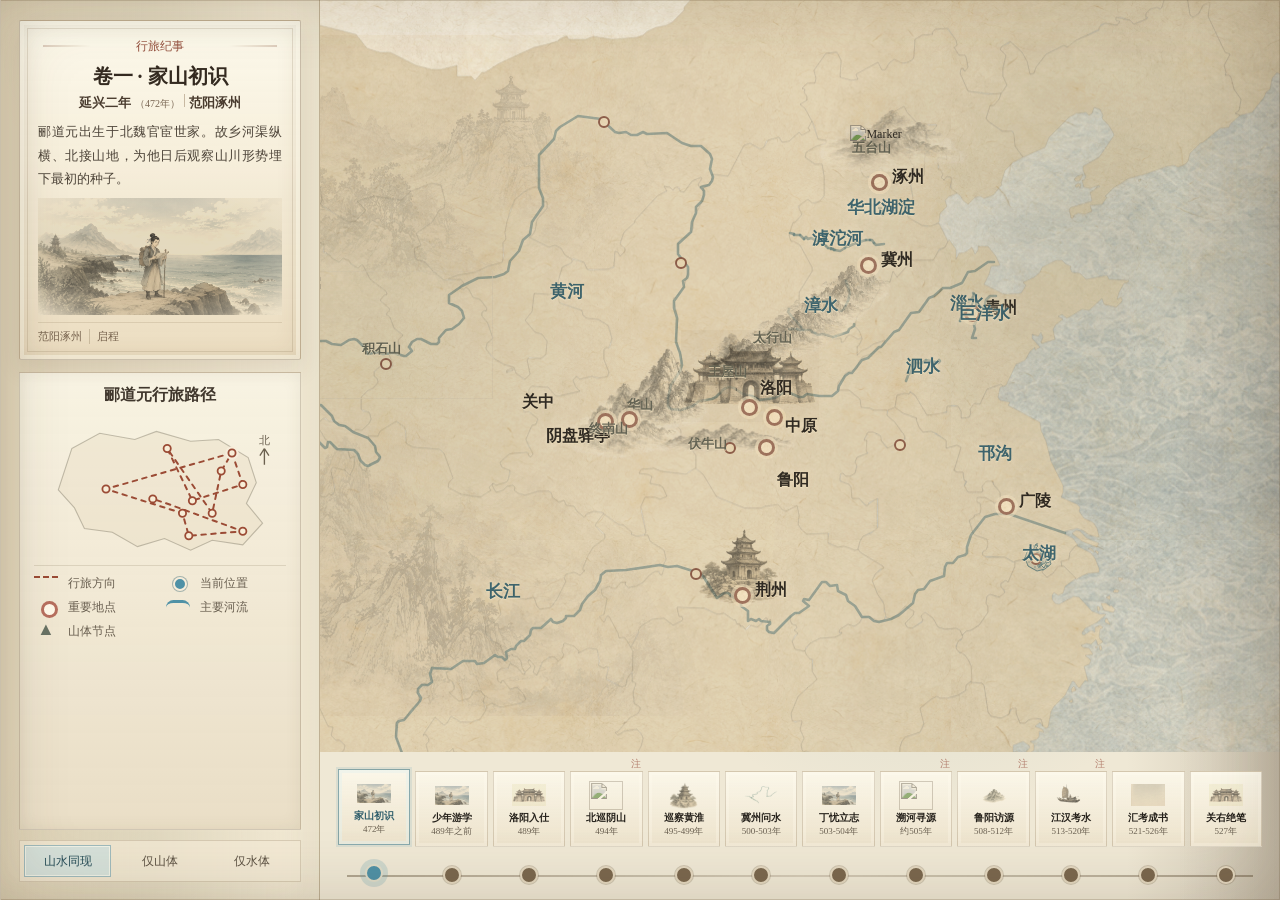
==== commit 7827d6d8: "Add map decorations and illustrated timeline" ====
--- a/郦道元/gis-map.html
+++ b/郦道元/gis-map.html
@@ -197,20 +197,36 @@
         box-shadow: inset -15px 0 28px rgba(88, 69, 44, 0.07);
       }
 
-      .corner-decoration {
-        position: absolute;
-        z-index: 0;
-        top: 0;
-        left: 0;
-        width: 100%;
-        height: 126px;
-        object-fit: cover;
-        object-position: center 44%;
-        opacity: 0.3;
+      /* 地图边角山水位于行政底图上方、河流和标注下方，作为画卷景深而非 UI 背景。 */
+      .map-corner-art {
         mix-blend-mode: multiply;
         pointer-events: none;
-        -webkit-mask-image: linear-gradient(180deg, #000 0 48%, transparent 100%);
-        mask-image: linear-gradient(180deg, #000 0 48%, transparent 100%);
+        filter: sepia(0.24) saturate(0.56) brightness(1.08) contrast(0.9);
+      }
+
+      .map-corner-art-top {
+        -webkit-mask-image: radial-gradient(ellipse 96% 96% at 0 0, #000 0 44%, rgba(0, 0, 0, 0.72) 66%, transparent 100%);
+        mask-image: radial-gradient(ellipse 96% 96% at 0 0, #000 0 44%, rgba(0, 0, 0, 0.72) 66%, transparent 100%);
+      }
+
+      .map-corner-art-bottom {
+        -webkit-mask-image: radial-gradient(ellipse 96% 96% at 0 100%, #000 0 44%, rgba(0, 0, 0, 0.7) 66%, transparent 100%);
+        mask-image: radial-gradient(ellipse 96% 96% at 0 100%, #000 0 44%, rgba(0, 0, 0, 0.7) 66%, transparent 100%);
+      }
+
+      /* 城郭和楼阁作为文化地标贴图，白色宣纸背景通过正片叠底自然融入地图。 */
+      .building-art {
+        pointer-events: none;
+        opacity: 0.72;
+        mix-blend-mode: multiply;
+        filter: sepia(0.28) saturate(0.62) brightness(1.06) contrast(0.94);
+      }
+
+      .building-art img {
+        display: block;
+        width: 100%;
+        height: 100%;
+        object-fit: contain;
       }
 
       .side-panel h2,
@@ -376,19 +392,6 @@
         font-size: 18px;
         text-align: center;
       }
-
-      .legend-decoration {
-        display: block;
-        width: calc(100% + 36px);
-        max-height: 140px;
-        margin: 12px -18px 0;
-        object-fit: cover;
-        opacity: 0.82;
-        mix-blend-mode: multiply;
-        pointer-events: none;
-      }
-
-
 
       .layer-toggle {
         position: relative;
@@ -735,7 +738,7 @@
         height: 14.5%;
         display: grid;
         grid-template-columns: repeat(12, minmax(0, 1fr));
-        gap: 3px;
+        gap: 5px;
       }
 
       .timeline::before {
@@ -753,13 +756,13 @@
         display: grid;
         place-items: center;
         min-width: 0;
-        padding: 5px 3px 23px;
+        padding: 3px 0 22px;
         border: 0;
         color: var(--ink);
         background: transparent;
         cursor: pointer;
         text-align: center;
-        transition: color 220ms ease, background-color 220ms ease;
+        transition: color 220ms ease, transform 220ms ease;
       }
 
       .era-btn::after {
@@ -779,36 +782,56 @@
       .era-btn span {
         display: grid;
         align-content: center;
+        justify-items: center;
         width: 100%;
-        min-height: 64px;
-        padding: 4px 2px;
-        border-top: 1px solid transparent;
-        border-bottom: 1px solid transparent;
+        min-height: 76px;
+        padding: 4px 2px 5px;
+        border: 1px solid rgba(112, 88, 56, 0.2);
+        background:
+          linear-gradient(rgba(255, 252, 240, 0.74), rgba(235, 222, 196, 0.56)),
+          var(--paper);
+        box-shadow: inset 0 0 0 3px rgba(255, 252, 239, 0.25);
+      }
+
+      .era-art {
+        display: block;
+        width: 34px;
+        height: 29px;
+        margin-bottom: 2px;
+        object-fit: contain;
+        opacity: 0.76;
+        mix-blend-mode: multiply;
+        filter: sepia(0.22) saturate(0.72) contrast(0.94);
       }
 
       .era-btn b {
         display: block;
-        font-size: clamp(11px, 0.85vw, 15px);
-        line-height: 1.35;
+        font-family: KaiTi, STKaiti, serif;
+        font-size: clamp(10px, 0.72vw, 13px);
+        line-height: 1.2;
         font-weight: 600;
       }
 
       .era-btn small {
         display: block;
-        margin-top: 4px;
+        margin-top: 2px;
         color: var(--muted);
-        font-size: clamp(10px, 0.72vw, 12px);
-        line-height: 1.35;
+        font-family: "Noto Serif SC", "Source Han Serif SC", SimSun, serif;
+        font-size: clamp(9px, 0.62vw, 11px);
+        line-height: 1.2;
       }
 
       .era-btn.active {
         color: #315f6c;
-        background: linear-gradient(180deg, transparent, rgba(102, 153, 168, 0.1) 72%, transparent);
+        transform: translateY(-2px);
+        background: transparent;
       }
 
       .era-btn.active span {
-        border-top-color: rgba(75, 128, 143, 0.3);
-        border-bottom-color: rgba(75, 128, 143, 0.3);
+        border-color: rgba(75, 128, 143, 0.64);
+        box-shadow:
+          inset 0 0 0 3px rgba(229, 241, 238, 0.5),
+          0 0 0 2px rgba(94, 153, 173, 0.14);
       }
 
       .era-btn.active::after {
@@ -974,7 +997,6 @@
       <span class="art-layer boat" aria-hidden="true"></span>
 
       <aside class="side-panel" aria-label="地图说明">
-        <img class="corner-decoration" src="./Data/左上角贴图.png" alt="" aria-hidden="true" />
         <article class="story-card" id="storyCard" data-tag="少年研学">
           <div class="story-ribbon">行旅纪事</div>
           <h2 id="storyTitle">卷一 · 家山初识</h2>
@@ -1023,7 +1045,6 @@
               <li><span class="legend-symbol mountain"></span><span>山体节点</span></li>
             </ul>
           </div>
-          <img class="legend-decoration" src="./Data/左下角贴图.png" alt="" draggable="false" />
         </section>
         <div class="legend layer-control">
           <div class="layer-modes" role="group" aria-label="山水贴图显示方式">
@@ -1139,6 +1160,22 @@
           story: "受命为关右大使，前往关中途中被围困遇害，终年五十五岁。他以一生踏勘汇成的山河世界，则在《水经注》中延续。",
           tags: ["阴盘驿亭", "关中", "行旅终章"], icon: "./Data/3.png", scene: "./Data/底图参考6.png",
         },
+      ];
+
+      /* 十二个时间节点使用独立插画题签；Data/1.png 仅作为版式参考，不作为静态时间轴覆盖页面。 */
+      const timelineArt = [
+        "./Data/故事卡图片.png",
+        "./Data/故事卡图片.png",
+        "./Data/建筑物2.png",
+        "./Data/山体素材/大青山.png",
+        "./Data/建筑物1.png",
+        "./Data/水体素材/黄河.png",
+        "./Data/故事卡图片.png",
+        "./Data/山体素材/21c1b0bd-a3f1-4090-b990-71d339c709fb.png",
+        "./Data/山体素材/298c9a3c-19bc-4a2d-8705-d939827fd525.png",
+        "./Data/封面船只.png",
+        "./Data/3.png",
+        "./Data/建筑物2.png",
       ];
 
       const rivers = [
@@ -1304,18 +1341,24 @@
 
       const panes = {
         land: map.createPane("land"),
+        mapDecor: map.createPane("mapDecor"),
         rivers: map.createPane("rivers"),
         waterArt: map.createPane("waterArt"),
         mountainArt: map.createPane("mountainArt"),
+        culturalArt: map.createPane("culturalArt"),
         route: map.createPane("route"),
         points: map.createPane("points"),
       };
       panes.land.style.zIndex = 210;
+      panes.mapDecor.style.zIndex = 225;
+      panes.mapDecor.style.mixBlendMode = "multiply";
       panes.rivers.style.zIndex = 240;
       panes.waterArt.style.zIndex = 248;
       panes.waterArt.style.opacity = 0.48;
       panes.waterArt.style.mixBlendMode = "multiply";
       panes.mountainArt.style.zIndex = 252;
+      panes.culturalArt.style.zIndex = 260;
+      panes.culturalArt.style.mixBlendMode = "multiply";
       panes.route.style.zIndex = 270;
       panes.points.style.zIndex = 310;
 
@@ -1356,6 +1399,8 @@
       const routeLayer = L.layerGroup([], { pane: "route" }).addTo(map);
       const completedRouteLayer = L.layerGroup([], { pane: "route" }).addTo(map);
       const routeNodeLayer = L.layerGroup([], { pane: "route" }).addTo(map);
+      const mapDecorLayer = L.layerGroup([], { pane: "mapDecor" }).addTo(map);
+      const culturalArtLayer = L.layerGroup([], { pane: "culturalArt" }).addTo(map);
       const waterArtLayer = L.layerGroup([], { pane: "waterArt" }).addTo(map);
       const mountainArtLayer = L.layerGroup([], { pane: "mountainArt" }).addTo(map);
       const activePlaceLayer = L.layerGroup([], { pane: "points" }).addTo(map);
@@ -1417,7 +1462,7 @@
         return L.marker(latlng, {
           pane: "points",
           icon: L.icon({
-              iconUrl: "./Data/Q版小人奔跑.png",
+              iconUrl: "./Data/小人奔跑.GIF",
             iconSize: [88, 110],
             iconAnchor: [30, 58],
             className: "traveller-icon",
@@ -1442,6 +1487,39 @@
         });
       }
 
+      function makeBuildingMarker(latlng, source, size, anchor) {
+        return L.marker(latlng, {
+          pane: "culturalArt",
+          icon: L.divIcon({
+            className: "building-art",
+            html: `<img src="${source}" alt="" />`,
+            iconSize: size,
+            iconAnchor: anchor,
+          }),
+          interactive: false,
+        });
+      }
+
+      function drawMapDecorations() {
+        /* 两张山水图覆盖地图西北和西南边缘，并在河流、路线和人物下方融合。 */
+        L.imageOverlay("./Data/左上角贴图.png", [[35.7, 100.0], [42.5, 112.1]], {
+          pane: "mapDecor",
+          className: "map-corner-art map-corner-art-top",
+          opacity: 0.3,
+          interactive: false,
+        }).addTo(mapDecorLayer);
+        L.imageOverlay("./Data/左下角贴图.png", [[27.5, 100.0], [35.2, 112.0]], {
+          pane: "mapDecor",
+          className: "map-corner-art map-corner-art-bottom",
+          opacity: 0.28,
+          interactive: false,
+        }).addTo(mapDecorLayer);
+
+        /* 洛阳城门和荆州楼阁按真实经纬度放置，作为城市地标而非屏幕绝对定位。 */
+        makeBuildingMarker([34.62, 112.448], "./Data/建筑物2.png", [138, 92], [69, 78]).addTo(culturalArtLayer);
+        makeBuildingMarker([30.35, 112.19], "./Data/建筑物1.png", [86, 86], [43, 73]).addTo(culturalArtLayer);
+      }
+
       function getFeatureLatLng(feature) {
         const coords = feature.geometry.coordinates;
         if (feature.geometry.type === "Point") return [coords[1], coords[0]];
@@ -1485,6 +1563,8 @@
         const lockedZoom = map.getZoom();
         map.setMinZoom(lockedZoom);
         map.setMaxZoom(lockedZoom);
+
+        drawMapDecorations();
 
         await Promise.all(
           rivers.map(async (name) => {
@@ -1611,20 +1691,25 @@
       /* 真实行程节点使用空心朱红圆圈显示；弧线内部采样点不绘制圆圈。 */
       function drawRouteNodes(index, currentRoute) {
         routeNodeLayer.clearLayers();
-        const uniqueNodes = new Map();
+        const allNodes = new Map();
+        const visitedNodes = new Set();
+        stages.forEach((stage) => stage.route.forEach((point) => allNodes.set(point.join(","), point)));
         for (let stageIndex = 0; stageIndex < index; stageIndex += 1) {
-          stages[stageIndex].route.forEach((point) => uniqueNodes.set(point.join(","), point));
+          stages[stageIndex].route.forEach((point) => visitedNodes.add(point.join(",")));
         }
-        currentRoute.forEach((point) => uniqueNodes.set(point.join(","), point));
-
-        uniqueNodes.forEach((point) => {
+        currentRoute.forEach((point) => visitedNodes.add(point.join(",")));
+        const currentKey = currentRoute[currentRoute.length - 1]?.join(",");
+
+        allNodes.forEach((point, key) => {
+          const isCurrent = key === currentKey;
+          const isVisited = visitedNodes.has(key);
           L.circleMarker(point, {
             pane: "route",
-            radius: 5,
+            radius: isCurrent ? 6 : 4.5,
             color: "#a34b37",
             weight: 2,
             opacity: 0.92,
-            fillColor: "#f7ecd5",
+            fillColor: isCurrent ? "#4f91a6" : isVisited ? "#b86950" : "#f7ecd5",
             fillOpacity: 1,
             interactive: false,
           }).addTo(routeNodeLayer);
@@ -1757,10 +1842,11 @@
         timeline.innerHTML = stages
           .map(
             (stage, index) => `
-              <button class="era-btn ${index === 0 ? "active" : ""} ${stage.classic ? "has-classic" : ""}" type="button" data-index="${index}">
+              <button class="era-btn ${index === 0 ? "active" : ""} ${stage.classic ? "has-classic" : ""}" type="button" data-index="${index}" aria-label="${stage.era}，${stage.year}，${stage.storyPlace}">
                 <span>
-                  <b>${stage.era}</b>
-                  <small>（${stage.year}）</small>
+                  <img class="era-art" src="${timelineArt[index]}" alt="" aria-hidden="true" />
+                  <b>${stage.chapter.split("·")[1].trim()}</b>
+                  <small>${stage.year}</small>
                 </span>
               </button>
             `,
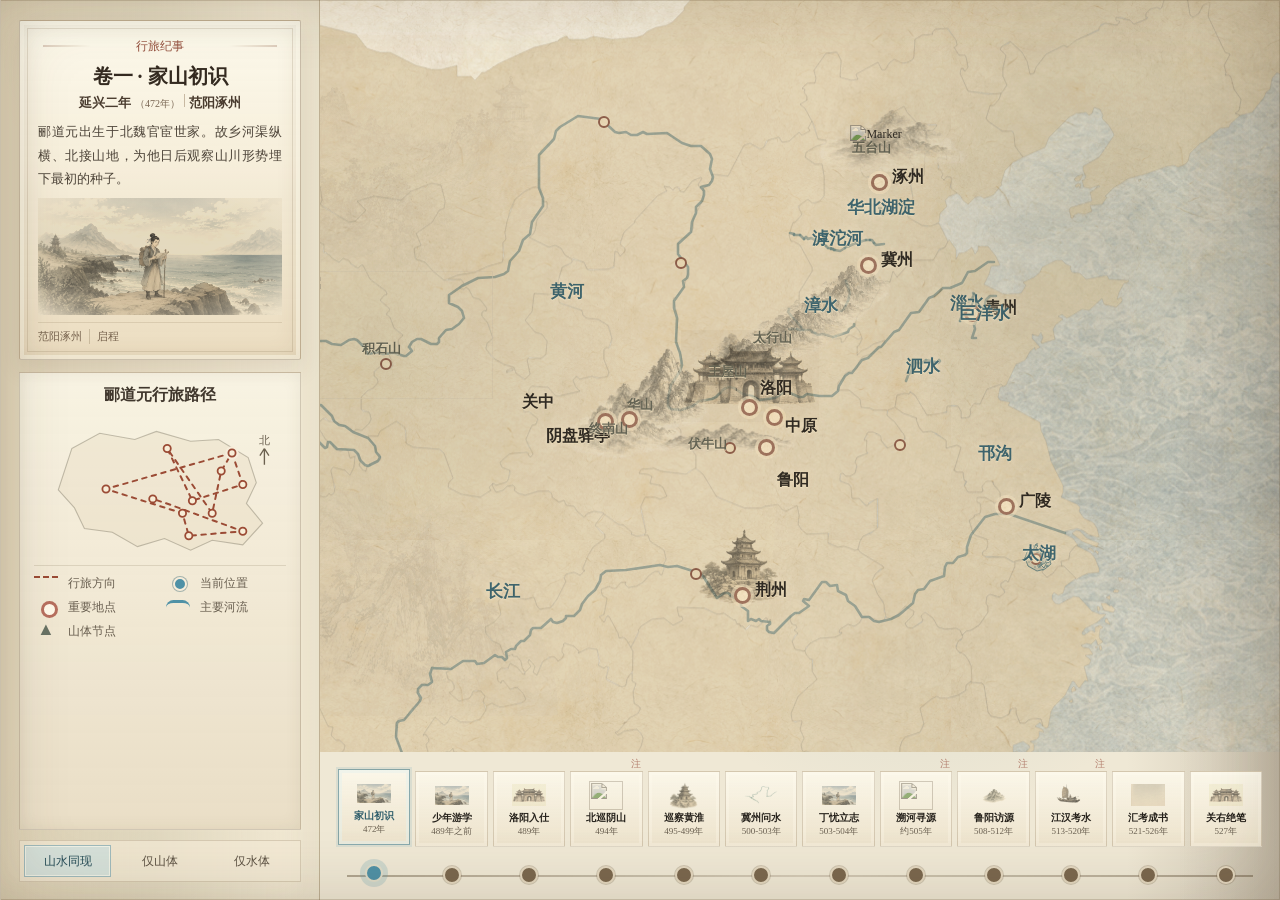
==== commit d9a00d9b: "Blend map corner artwork without color seams" ====
--- a/郦道元/gis-map.html
+++ b/郦道元/gis-map.html
@@ -201,17 +201,17 @@
       .map-corner-art {
         mix-blend-mode: multiply;
         pointer-events: none;
-        filter: sepia(0.24) saturate(0.56) brightness(1.08) contrast(0.9);
+        filter: sepia(0.18) saturate(0.48) brightness(1.14) contrast(0.88);
       }
 
       .map-corner-art-top {
-        -webkit-mask-image: radial-gradient(ellipse 96% 96% at 0 0, #000 0 44%, rgba(0, 0, 0, 0.72) 66%, transparent 100%);
-        mask-image: radial-gradient(ellipse 96% 96% at 0 0, #000 0 44%, rgba(0, 0, 0, 0.72) 66%, transparent 100%);
+        -webkit-mask-image: radial-gradient(ellipse 72% 82% at 0 0, #000 0 32%, rgba(0, 0, 0, 0.62) 56%, transparent 100%);
+        mask-image: radial-gradient(ellipse 72% 82% at 0 0, #000 0 32%, rgba(0, 0, 0, 0.62) 56%, transparent 100%);
       }
 
       .map-corner-art-bottom {
-        -webkit-mask-image: radial-gradient(ellipse 96% 96% at 0 100%, #000 0 44%, rgba(0, 0, 0, 0.7) 66%, transparent 100%);
-        mask-image: radial-gradient(ellipse 96% 96% at 0 100%, #000 0 44%, rgba(0, 0, 0, 0.7) 66%, transparent 100%);
+        -webkit-mask-image: radial-gradient(ellipse 72% 82% at 0 100%, #000 0 32%, rgba(0, 0, 0, 0.6) 56%, transparent 100%);
+        mask-image: radial-gradient(ellipse 72% 82% at 0 100%, #000 0 32%, rgba(0, 0, 0, 0.6) 56%, transparent 100%);
       }
 
       /* 城郭和楼阁作为文化地标贴图，白色宣纸背景通过正片叠底自然融入地图。 */
@@ -1505,13 +1505,13 @@
         L.imageOverlay("./Data/左上角贴图.png", [[35.7, 100.0], [42.5, 112.1]], {
           pane: "mapDecor",
           className: "map-corner-art map-corner-art-top",
-          opacity: 0.3,
+          opacity: 0.22,
           interactive: false,
         }).addTo(mapDecorLayer);
         L.imageOverlay("./Data/左下角贴图.png", [[27.5, 100.0], [35.2, 112.0]], {
           pane: "mapDecor",
           className: "map-corner-art map-corner-art-bottom",
-          opacity: 0.28,
+          opacity: 0.2,
           interactive: false,
         }).addTo(mapDecorLayer);
 
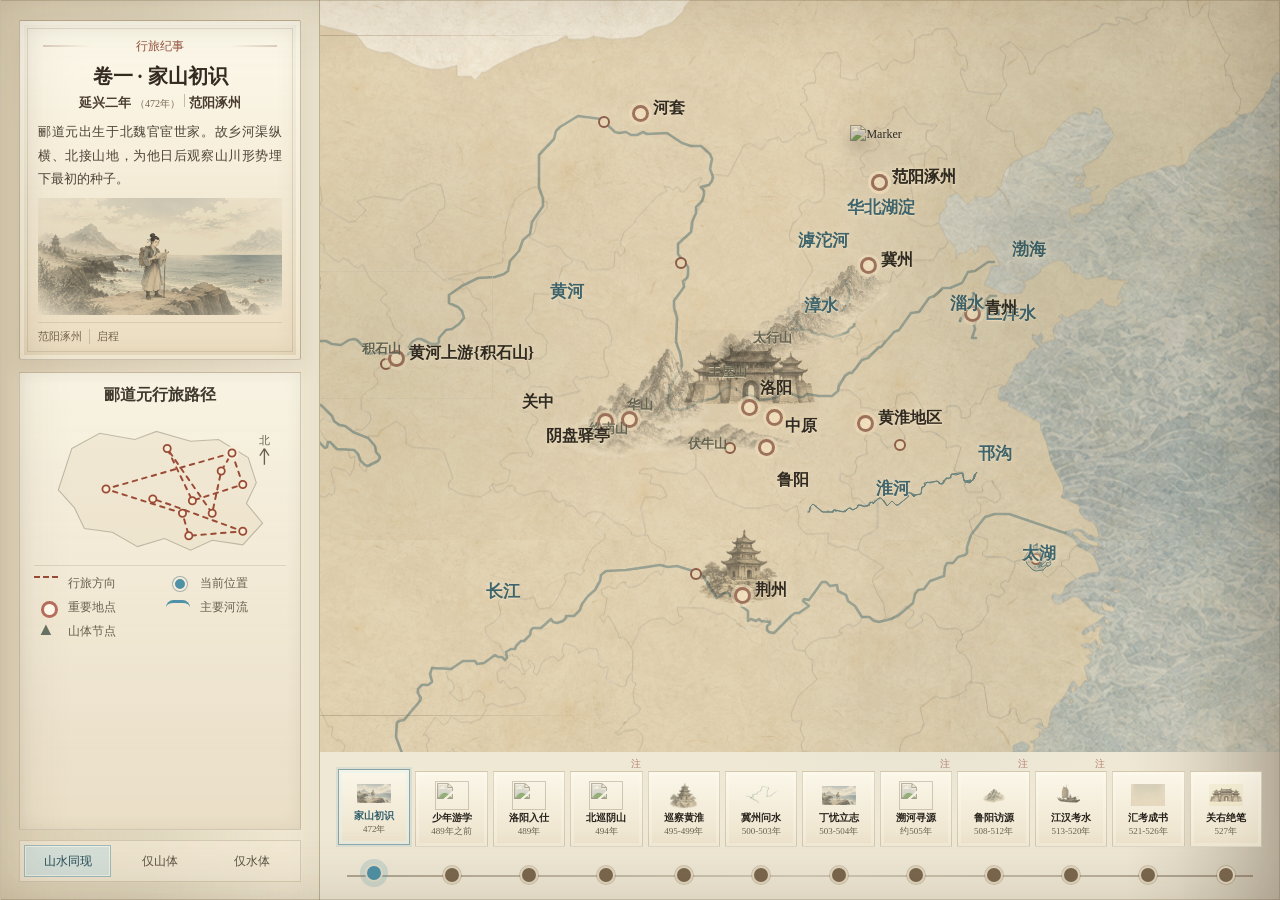
==== commit 1dbcc0ba: "Replace map layers with updated GeoJSON data" ====
--- a/郦道元/gis-map.html
+++ b/郦道元/gis-map.html
@@ -148,7 +148,7 @@
         width: 56%;
         height: 200%;
         object-fit: cover;
-        opacity: 0.5;
+        opacity: 0.7;
         filter: saturate(0.7) sepia(0.12) brightness(1.08);
         mix-blend-mode: multiply;
         pointer-events: none;
@@ -1096,7 +1096,7 @@
         {
           id: "yinshan", year: "494年", era: "太和十八年", chapter: "卷二 · 北巡阴山", storyPlace: "阴山",
           storyHeading: "太和十八年（494年）　阴山",
-          placeIds: ["Luoyang"], route: [[34.62, 112.448], [37.8, 110.6], [40.75, 108.5]],
+          placeIds: ["Hetao", "YinshanPlace"], route: [[34.62, 112.448], [37.8, 110.6], [40.75, 108.5]],
           story: "随孝文帝北巡阴山，观察河套黄河、草原、戈壁与高山之间的地貌差异，把大河走势与山脉屏障放在一起记录。",
           tags: ["阴山", "黄河河套", "北巡"], icon: "./Data/2.png", scene: "./Data/底图参考6.png",
           classic: { title: "阴山与河套", text: "《水经注》写黄河，不只记水道，也同时追索沿岸山势、塞障与城邑。抵达阴山节点后，山与河的关系才真正进入叙事中心。", source: "《水经注·河水》" },
@@ -1104,7 +1104,7 @@
         {
           id: "huanghuai", year: "495-499年", era: "太和末年", chapter: "卷三 · 巡察黄淮", storyPlace: "黄淮地区",
           storyHeading: "太和末年（495-499年）　黄淮地区",
-          placeIds: ["Zhongyuan", "Luoyang"], route: [[40.75, 108.5], [34.62, 112.448], [33.8, 116.5]],
+          placeIds: ["Huanghuai", "Luoyang"], route: [[40.75, 108.5], [34.62, 112.448], [33.8, 116.5]],
           story: "任治书侍御史期间巡察黄淮，勘察鸿沟、汴水等古代人工水道，考证旧河道变迁，并收集江淮水系史料。",
           tags: ["黄淮", "鸿沟", "汴水"], icon: "./Data/2.png", scene: "./Data/底图参考6.png",
         },
@@ -1118,14 +1118,14 @@
         {
           id: "mourning", year: "503-504年", era: "景明三年-正始元年", chapter: "卷四 · 丁忧立志", storyPlace: "范阳故里",
           storyHeading: "景明三年至正始元年（503-504年）　返乡丁忧",
-          placeIds: ["FanyangZhuozhou"], route: [[37.74, 115.67], [39.486, 115.974]],
+          placeIds: ["Dingyou"], route: [[37.74, 115.67], [39.486, 115.974]],
           story: "母亲去世后回乡守孝。他研读残缺古本《水经》，逐渐确立以文献为线索、以实地考察补证的注书方法。",
           tags: ["返乡", "研读《水经》", "立注书之志"], icon: "./Data/1.png", scene: "./Data/封面底图2.png",
         },
         {
           id: "upper-yellow", year: "约505年", era: "正始年间", chapter: "卷四 · 溯河寻源", storyPlace: "黄河上游",
           storyHeading: "正始年间（约505年）　黄河上游",
-          placeIds: ["Guanzhong"], route: [[39.486, 115.974], [34.37, 109.22], [35.6, 102.6]],
+          placeIds: ["UpperYellowRiver", "Guanzhong"], route: [[39.486, 115.974], [34.37, 109.22], [35.6, 102.6]],
           story: "沿黄河西行溯源，越秦岭、近积石山，考察高山如何分水、河谷如何导流，并据此辨析黄河与长江流域的山水分界。",
           tags: ["黄河上游", "秦岭", "积石山", "分水岭"], icon: "./Data/山贴图.png", scene: "./Data/山贴图.png",
           classic: { title: "积石山下，溯河寻源", text: "在《河水》篇的叙述中，山口、峡谷与河道互为线索。此处的彩蛋强调：郦道元所谓“访水”，往往也是沿河辨山。", source: "《水经注·河水》" },
@@ -1141,7 +1141,7 @@
         {
           id: "jianghan", year: "513-520年", era: "东荆州·洛阳", chapter: "卷五 · 江汉考水", storyPlace: "江汉·三峡·太湖",
           storyHeading: "513-520年　江汉、三峡与太湖",
-          placeIds: ["Jingzhou", "Guangling_Yangzhou"], route: [[33.74, 111.9], [30.85, 110.98], [30.35, 112.19], [31.2, 120.2]],
+          placeIds: ["Jingzhou"], route: [[33.74, 111.9], [30.85, 110.98], [30.35, 112.19], [31.2, 120.2]],
           story: "整合江汉及东南水系资料，考证长江峡谷、荆州水道、太湖与邗沟。沿水路辨山势、访城邑，逐步完成《水经注》主体。",
           tags: ["三峡", "长江", "荆州", "太湖", "邗沟"], icon: "./Data/封面船只.png", scene: "./Data/封面底图2.png",
           classic: { title: "行至三峡，观水成书", text: "江流进入三峡，两岸高山夹峙，滩险、深潭与急流随季节变化。郦道元把亲历、访闻与旧籍互证，留下兼具地理精度与文学气韵的山水书写。", source: "《水经注·江水》" },
@@ -1165,8 +1165,8 @@
       /* 十二个时间节点使用独立插画题签；Data/1.png 仅作为版式参考，不作为静态时间轴覆盖页面。 */
       const timelineArt = [
         "./Data/故事卡图片.png",
-        "./Data/故事卡图片.png",
-        "./Data/建筑物2.png",
+        "./Data/时间轴2.png",
+        "./Data/时间轴3.png",
         "./Data/山体素材/大青山.png",
         "./Data/建筑物1.png",
         "./Data/水体素材/黄河.png",
@@ -1182,42 +1182,48 @@
         "Huanghe",
         "Changjiang",
         "Taihu",
-        "Hutuohe_line",
-        "Zhanghe_Zhnagshui",
-        "Mihe_Juyangshui",
-        "Zihe_Zishui",
-        "Sihe_Sishui",
-        "Liyunhe_Hangou",
-        "Baiyangdian_Huabeihedian",
+        "Hutuohe",
+        "Zhangshui",
+        "Juyangshui",
+        "Zishui",
+        "Huaihe",
+        "Hangou",
+        "HuabeiHudian",
       ];
+
+      /* 面状水体使用湖泊填充样式，其余线状水体使用河流线样式。 */
+      const areaWaters = new Set(["Taihu", "Hutuohe", "Huaihe", "HuabeiHudian"]);
 
       /* GeoJSON 文件名与页面上显示的传统水系名称对应。 */
       const riverNames = {
         Huanghe: "黄河",
         Changjiang: "长江",
         Taihu: "太湖",
-        Hutuohe_line: "滹沱河",
-        Zhanghe_Zhnagshui: "漳水",
-        Mihe_Juyangshui: "巨洋水",
-        Zihe_Zishui: "淄水",
-        Sihe_Sishui: "泗水",
-        Liyunhe_Hangou: "邗沟",
-        Baiyangdian_Huabeihedian: "华北湖淀",
+        Hutuohe: "滹沱河",
+        Zhangshui: "漳水",
+        Juyangshui: "巨洋水",
+        Zishui: "淄水",
+        Huaihe: "淮河",
+        Hangou: "邗沟",
+        HuabeiHudian: "华北湖淀",
       };
 
-      /* 水体素材按河流数据顺序对应。每张透明 PNG 会自动贴合对应 GeoJSON 的地理范围。 */
-      const waterArt = {
-        Huanghe: "./Data/水体素材/黄河.png",
-        Changjiang: "./Data/水体素材/长江.png",
-        Taihu: "./Data/水体素材/太湖.png",
-        Hutuohe_line: "./Data/水体素材/ChatGPT Image 2026年8月1日 15_33_18 (4).png",
-        Zhanghe_Zhnagshui: "./Data/水体素材/漳河.png",
-        Mihe_Juyangshui: "./Data/水体素材/弥河.png",
-        Zihe_Zishui: "./Data/水体素材/ChatGPT Image 2026年8月1日 15_33_20 (7).png",
-        Sihe_Sishui: "./Data/水体素材/黄河故道.png",
-        Liyunhe_Hangou: "./Data/水体素材/ChatGPT Image 2026年8月1日 15_33_21 (9).png",
-        Baiyangdian_Huabeihedian: "./Data/水体素材/ChatGPT Image 2026年8月1日 15_33_22 (10).png",
+      const riverLabelOffsets = {
+        Juyangshui: [0, 0.7],
       };
+
+      // /* 水体素材按河流数据顺序对应。每张透明 PNG 会自动贴合对应 GeoJSON 的地理范围。 */
+      // const waterArt = {
+      //   Huanghe: "./Data/水体素材/黄河.png",
+      //   Changjiang: "./Data/水体素材/长江.png",
+      //   Taihu: "./Data/水体素材/太湖.png",
+      //   Hutuohe: "./Data/水体素材/ChatGPT Image 2026年8月1日 15_33_18 (4).png",
+      //   Zhangshui: "./Data/水体素材/漳河.png",
+      //   Juyangshui: "./Data/水体素材/弥河.png",
+      //   Zishui: "./Data/水体素材/ChatGPT Image 2026年8月1日 15_33_20 (7).png",
+      //   Hangou: "./Data/水体素材/ChatGPT Image 2026年8月1日 15_33_21 (9).png",
+      //   HuabeiHudian: "./Data/水体素材/ChatGPT Image 2026年8月1日 15_33_22 (10).png",
+      // };
 
       /*
        * 每张水体 PNG 四周都有不同宽度的透明留白。
@@ -1239,23 +1245,27 @@
 
       const mountains = [
         "Taihangshan",
-        "Wutaishan_Taihangshan",
-        "Wangwushan_Taihangshan",
-        "Funiushan_Qinling",
-        "Zhongnanshan_Qinling",
+        "Daqingshan",
+        "Wangwushan",
+        "Funiushan",
+        "Zhongnanshan",
         "Jishishan",
-        "Zhongshan_Yinshan",
+        "Yinshan",
         "Huashan",
       ];
 
       const placeNames = {
-        FanyangZhuozhou: "涿州",
+        FanyangZhuozhou: "范阳涿州",
         Qingzhou: "青州",
         Luoyang: "洛阳",
+        Hetao: "河套",
+        YinshanPlace: "阴山",
+        Huanghuai: "黄淮地区",
         Jizhou_Hengshui: "冀州",
+        Dingyou: "",
+        UpperYellowRiver: "黄河上游{积石山}",
         Luyang_Pingdingshanlushan: "鲁阳",
         Jingzhou: "荆州",
-        Guangling_Yangzhou: "广陵",
         Yingpanyiting_Xianlinntong: "阴盘驿亭",
         Guanzhong: "关中",
         Zhongyuan: "中原",
@@ -1272,12 +1282,12 @@
 
       const mountainNames = {
         Taihangshan: "太行山",
-        Wutaishan_Taihangshan: "五台山",
-        Wangwushan_Taihangshan: "王屋山",
-        Funiushan_Qinling: "伏牛山",
-        Zhongnanshan_Qinling: "终南山",
+        Daqingshan: "大青山",
+        Wangwushan: "王屋山",
+        Funiushan: "伏牛山",
+        Zhongnanshan: "终南山",
         Jishishan: "积石山",
-        Zhongshan_Yinshan: "阴山",
+        Yinshan: "阴山",
         Huashan: "华山",
       };
 
@@ -1287,22 +1297,22 @@
           size: [210, 140],
           anchor: [104, 95],
         },
-        Wutaishan_Taihangshan: {
+        Daqingshan: {
           src: "./Data/山体素材/247d808a-a2ab-4977-9730-4237ea8230f2.png",
           size: [170, 112],
           anchor: [82, 78],
         },
-        Wangwushan_Taihangshan: {
+        Wangwushan: {
           src: "./Data/山体素材/7fe87aa0-1282-4c32-9f67-1004a6616761.png",
           size: [170, 112],
           anchor: [84, 76],
         },
-        Funiushan_Qinling: {
+        Funiushan: {
           src: "./Data/山体素材/eb208901-7c49-4fa7-aaa6-05724ac95fd8.png",
           size: [210, 108],
           anchor: [105, 74],
         },
-        Zhongnanshan_Qinling: {
+        Zhongnanshan: {
           src: "./Data/山体素材/298c9a3c-19bc-4a2d-8705-d939827fd525.png",
           size: [180, 120],
           anchor: [90, 82],
@@ -1312,7 +1322,7 @@
           size: [190, 128],
           anchor: [94, 88],
         },
-        Zhongshan_Yinshan: {
+        Yinshan: {
           src: "./Data/山体素材/大青山.png",
           size: [190, 128],
           anchor: [95, 88],
@@ -1348,6 +1358,9 @@
         culturalArt: map.createPane("culturalArt"),
         route: map.createPane("route"),
         points: map.createPane("points"),
+        waterLabels: map.createPane("waterLabels"),
+        mountainLabels: map.createPane("mountainLabels"),
+        placeLabels: map.createPane("placeLabels"),
       };
       panes.land.style.zIndex = 210;
       panes.mapDecor.style.zIndex = 225;
@@ -1361,6 +1374,9 @@
       panes.culturalArt.style.mixBlendMode = "multiply";
       panes.route.style.zIndex = 270;
       panes.points.style.zIndex = 310;
+      panes.waterLabels.style.zIndex = 320;
+      panes.mountainLabels.style.zIndex = 330;
+      panes.placeLabels.style.zIndex = 340;
 
       const inkLandStyle = {
         color: "rgba(89, 83, 70, 0.2)",
@@ -1440,13 +1456,10 @@
           }),
         });
 
-        /* 活动图层只叠加高亮圆点，名称由底图常驻标签统一显示，避免文字重影。 */
-        if (active) return marker;
-
         const labelAnchor = placeLabelAnchors[label] || [-12, 18];
 
         const text = L.marker(latlng, {
-          pane: "points",
+          pane: "placeLabels",
           icon: L.divIcon({
             className: "place-label",
             html: label,
@@ -1502,16 +1515,16 @@
 
       function drawMapDecorations() {
         /* 两张山水图覆盖地图西北和西南边缘，并在河流、路线和人物下方融合。 */
-        L.imageOverlay("./Data/左上角贴图.png", [[35.7, 100.0], [42.5, 112.1]], {
+        L.imageOverlay("./Data/装饰1.png", [[35.7, 100.0], [42.5, 112.1]], {
           pane: "mapDecor",
           className: "map-corner-art map-corner-art-top",
-          opacity: 0.22,
+          opacity: 1,
           interactive: false,
         }).addTo(mapDecorLayer);
-        L.imageOverlay("./Data/左下角贴图.png", [[27.5, 100.0], [35.2, 112.0]], {
+        L.imageOverlay("./Data/装饰1.png", [[27.5, 100.0], [35.2, 112.0]], {
           pane: "mapDecor",
           className: "map-corner-art map-corner-art-bottom",
-          opacity: 0.2,
+          opacity: 1,
           interactive: false,
         }).addTo(mapDecorLayer);
 
@@ -1566,17 +1579,30 @@
 
         drawMapDecorations();
 
+        L.marker([38, 120], {
+          pane: "waterLabels",
+          icon: L.divIcon({
+            className: "river-label",
+            html: "渤海",
+            iconSize: [92, 24],
+            iconAnchor: [46, 12],
+          }),
+          interactive: false,
+        }).addTo(map);
+
         await Promise.all(
           rivers.map(async (name) => {
             const data = await loadGeoJson(`${dataRoot}/rivers/${name}.geojson`);
             const riverLayer = L.geoJSON(data, {
               pane: "rivers",
-              style: name === "Taihu" || name.includes("poly") ? lakeStyle : riverStyle,
+              style: areaWaters.has(name) ? lakeStyle : riverStyle,
               interactive: false,
             }).addTo(map);
             if (riverLayer.getBounds().isValid()) {
-              L.marker(riverLayer.getBounds().getCenter(), {
-                pane: "points",
+              const center = riverLayer.getBounds().getCenter();
+              const [latOffset = 0, lngOffset = 0] = riverLabelOffsets[name] || [];
+              L.marker([center.lat + latOffset, center.lng + lngOffset], {
+                pane: "waterLabels",
                 icon: L.divIcon({
                   className: "river-label",
                   html: riverNames[name] || name,
@@ -1608,7 +1634,7 @@
             const artMarker = makeMountainArtMarker(latlng, name);
             if (artMarker) artMarker.addTo(mountainArtLayer);
             L.marker(latlng, {
-              pane: "points",
+              pane: "mountainLabels",
               icon: L.divIcon({
                 className: "mountain-label",
                 html: mountainNames[name] || name,
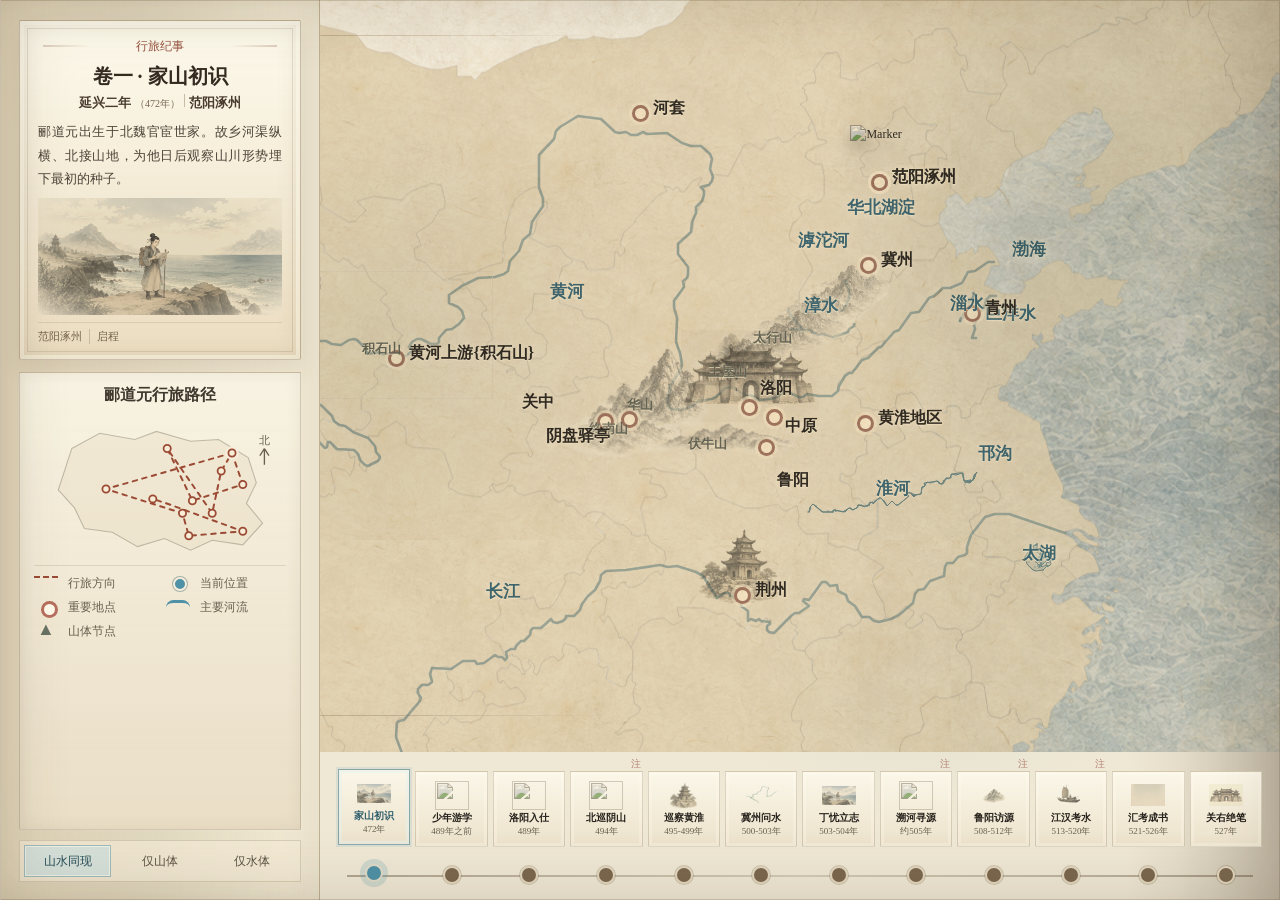
==== commit 95e889c6: "Hide unnamed route control points" ====
--- a/郦道元/gis-map.html
+++ b/郦道元/gis-map.html
@@ -1414,7 +1414,6 @@
 
       const routeLayer = L.layerGroup([], { pane: "route" }).addTo(map);
       const completedRouteLayer = L.layerGroup([], { pane: "route" }).addTo(map);
-      const routeNodeLayer = L.layerGroup([], { pane: "route" }).addTo(map);
       const mapDecorLayer = L.layerGroup([], { pane: "mapDecor" }).addTo(map);
       const culturalArtLayer = L.layerGroup([], { pane: "culturalArt" }).addTo(map);
       const waterArtLayer = L.layerGroup([], { pane: "waterArt" }).addTo(map);
@@ -1714,34 +1713,6 @@
         return curvedRoute;
       }
 
-      /* 真实行程节点使用空心朱红圆圈显示；弧线内部采样点不绘制圆圈。 */
-      function drawRouteNodes(index, currentRoute) {
-        routeNodeLayer.clearLayers();
-        const allNodes = new Map();
-        const visitedNodes = new Set();
-        stages.forEach((stage) => stage.route.forEach((point) => allNodes.set(point.join(","), point)));
-        for (let stageIndex = 0; stageIndex < index; stageIndex += 1) {
-          stages[stageIndex].route.forEach((point) => visitedNodes.add(point.join(",")));
-        }
-        currentRoute.forEach((point) => visitedNodes.add(point.join(",")));
-        const currentKey = currentRoute[currentRoute.length - 1]?.join(",");
-
-        allNodes.forEach((point, key) => {
-          const isCurrent = key === currentKey;
-          const isVisited = visitedNodes.has(key);
-          L.circleMarker(point, {
-            pane: "route",
-            radius: isCurrent ? 6 : 4.5,
-            color: "#a34b37",
-            weight: 2,
-            opacity: 0.92,
-            fillColor: isCurrent ? "#4f91a6" : isVisited ? "#b86950" : "#f7ecd5",
-            fillOpacity: 1,
-            interactive: false,
-          }).addTo(routeNodeLayer);
-        });
-      }
-
       function drawCompletedRoutes(index) {
         completedRouteLayer.clearLayers();
         for (let stageIndex = 0; stageIndex < index; stageIndex += 1) {
@@ -1766,7 +1737,8 @@
         if (currentRoute.length > 1) {
           L.polyline(currentCurvedRoute, travelRouteStyle).addTo(routeLayer);
         }
-        drawRouteNodes(index, currentRoute);
+        /* 路线中的中间坐标只负责塑造弧度，不再画成地点圆圈。
+         * 真正地点由 GeoJSON 图层统一绘制圆圈和名称，避免产生无名称的假地点。 */
 
         stage.placeIds.forEach(async (name) => {
           const data = await loadGeoJson(`${dataRoot}/places/${name}.geojson`);
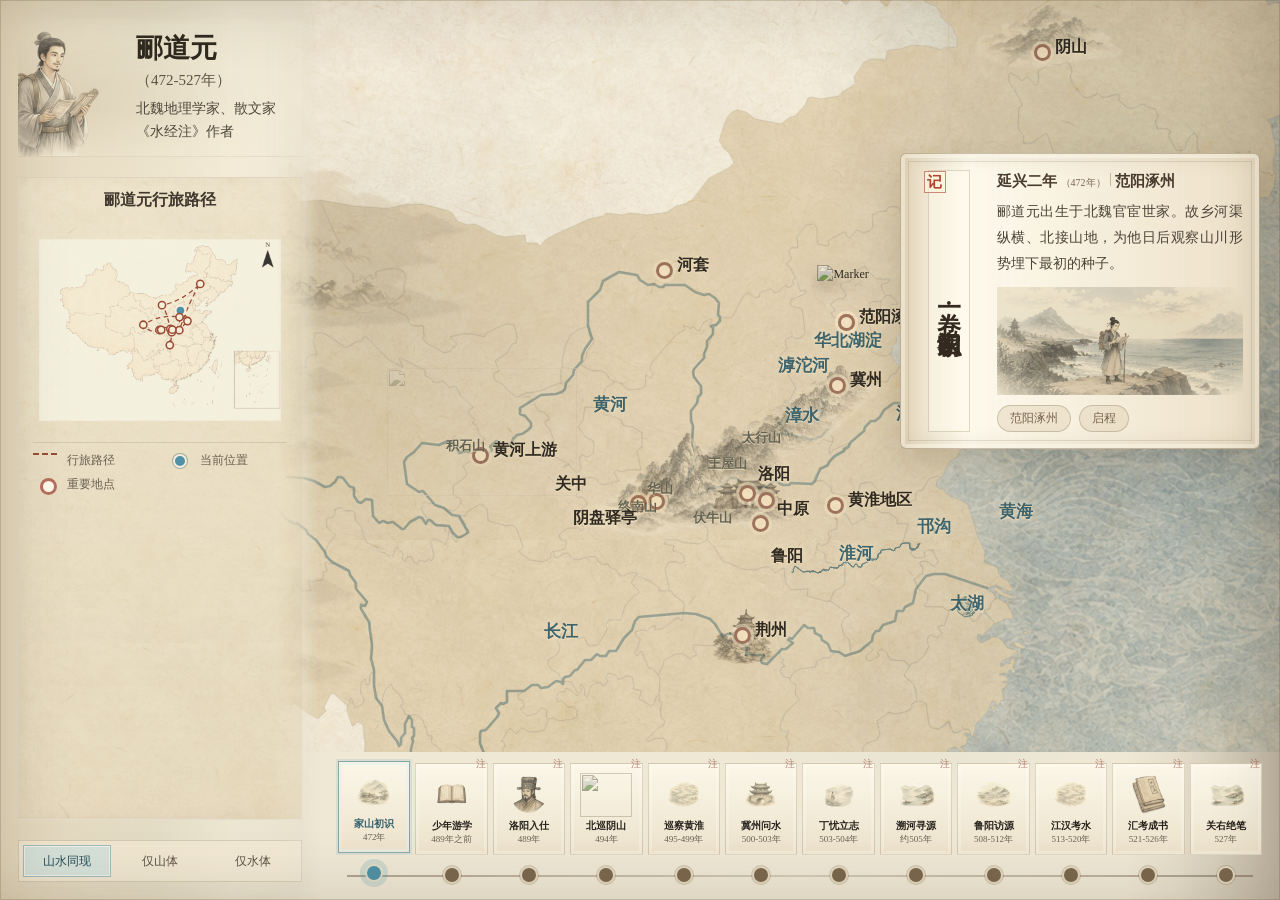
==== commit 6e3f4817: "Update Li Daoyuan story map page" ====
--- a/郦道元/gis-map.html
+++ b/郦道元/gis-map.html
@@ -181,20 +181,23 @@
         z-index: 14;
         display: flex;
         flex-direction: column;
+        gap: 10px;
         top: 0;
         bottom: 0;
         left: 0;
         width: 18%;
         min-width: 320px;
         padding: 2.2vh 18px 18px;
-        border-right: 1px solid var(--panel-line);
-        border-left: 1px solid rgba(255, 252, 238, 0.42);
         background:
-          linear-gradient(90deg, rgba(214, 198, 163, 0.58), rgba(246, 237, 215, 0.78)),
+          linear-gradient(90deg, rgba(223, 209, 179, 0.72), rgba(246, 237, 215, 0.58) 72%, rgba(246, 237, 215, 0.18) 94%, transparent),
           radial-gradient(circle at 45% 4%, rgba(98, 115, 92, 0.18), transparent 18%),
           radial-gradient(circle at 48% 94%, rgba(83, 106, 87, 0.2), transparent 20%),
           var(--paper);
-        box-shadow: inset -15px 0 28px rgba(88, 69, 44, 0.07);
+        box-shadow:
+          inset -28px 0 36px rgba(88, 69, 44, 0.05),
+          18px 0 42px rgba(228, 214, 184, 0.2);
+        -webkit-mask-image: linear-gradient(90deg, #000 0 86%, rgba(0, 0, 0, 0.68) 94%, transparent 100%);
+        mask-image: linear-gradient(90deg, #000 0 86%, rgba(0, 0, 0, 0.68) 94%, transparent 100%);
       }
 
       /* 地图边角山水位于行政底图上方、河流和标注下方，作为画卷景深而非 UI 背景。 */
@@ -202,6 +205,14 @@
         mix-blend-mode: multiply;
         pointer-events: none;
         filter: sepia(0.18) saturate(0.48) brightness(1.14) contrast(0.88);
+      }
+
+      .mountain-fade-overlay {
+        mix-blend-mode: multiply;
+        pointer-events: none;
+        filter: sepia(0.18) saturate(0.7) brightness(1.08) contrast(0.9);
+        -webkit-mask-image: radial-gradient(ellipse 88% 88% at center, #000 0 48%, rgba(0, 0, 0, 0.58) 68%, transparent 100%);
+        mask-image: radial-gradient(ellipse 88% 88% at center, #000 0 48%, rgba(0, 0, 0, 0.58) 68%, transparent 100%);
       }
 
       .map-corner-art-top {
@@ -235,6 +246,81 @@
         font-size: 18px;
         line-height: 1.25;
         text-align: center;
+      }
+
+      .author-profile {
+        position: relative;
+        z-index: 3;
+        display: grid;
+        grid-template-columns: 112px minmax(0, 1fr);
+        align-items: center;
+        min-height: 124px;
+        padding: 8px 10px 8px 0;
+        overflow: hidden;
+        border-bottom: 1px solid rgba(103, 82, 54, 0.08);
+        background:
+          radial-gradient(ellipse at 18% 58%, rgba(120, 96, 61, 0.1), transparent 55%),
+          linear-gradient(90deg, rgba(248, 241, 220, 0.04), rgba(248, 241, 220, 0.18), transparent);
+      }
+
+      .author-profile::after {
+        content: "";
+        position: absolute;
+        inset: 0;
+        background: linear-gradient(90deg, transparent 0 66%, rgba(246, 237, 215, 0.24) 100%);
+        pointer-events: none;
+      }
+
+      .author-portrait {
+        position: relative;
+        z-index: 1;
+        align-self: end;
+        width: 124px;
+        height: 128px;
+        margin-left: -19px;
+        margin-bottom: -8px;
+        object-fit: cover;
+        object-position: 25% 18%;
+        opacity: 0.86;
+        mix-blend-mode: multiply;
+        filter: sepia(0.22) saturate(0.62) brightness(1.08) contrast(0.88);
+        -webkit-mask-image: radial-gradient(ellipse 74% 82% at 45% 52%, #000 0 42%, rgba(0, 0, 0, 0.48) 66%, transparent 100%);
+        mask-image: radial-gradient(ellipse 74% 82% at 45% 52%, #000 0 42%, rgba(0, 0, 0, 0.48) 66%, transparent 100%);
+      }
+
+      .author-copy {
+        position: relative;
+        z-index: 1;
+        min-width: 0;
+        padding: 3px 0 0 6px;
+        color: #433729;
+        font-family: "Noto Serif SC", "Source Han Serif SC", "Songti SC", SimSun, serif;
+      }
+
+      .author-copy strong {
+        display: block;
+        margin-bottom: 7px;
+        color: #2f291f;
+        font-family: "Ma Shan Zheng", KaiTi, STKaiti, serif;
+        font-size: 27px;
+        font-weight: 700;
+        line-height: 1.08;
+        letter-spacing: 0;
+      }
+
+      .author-copy span {
+        display: block;
+        margin-bottom: 8px;
+        color: #5e5245;
+        font-size: 15px;
+        line-height: 1.2;
+      }
+
+      .author-copy p {
+        margin: 0;
+        color: #4f463a;
+        font-size: 14px;
+        line-height: 1.7;
       }
 
       .mini-map {
@@ -260,18 +346,33 @@
         position: relative;
         z-index: 2;
         flex: 1 1 auto;
-        min-height: 240px;
-        margin-top: 12px;
+        min-height: 0;
+        margin-top: 0;
         padding: 12px 14px 10px;
         overflow: hidden;
-        border: 1px solid var(--panel-line);
+        border: 1px solid rgba(103, 82, 54, 0.1);
         background:
-          linear-gradient(rgba(251, 246, 230, 0.78), rgba(231, 217, 191, 0.68)),
+          linear-gradient(rgba(251, 246, 230, 0.44), rgba(231, 217, 191, 0.28)),
           var(--paper);
-        box-shadow: inset 0 0 16px rgba(78, 58, 34, 0.08);
+        box-shadow: inset 0 0 18px rgba(78, 58, 34, 0.045);
+      }
+
+      .route-overview::before {
+        content: "";
+        position: absolute;
+        inset: 0;
+        z-index: 0;
+        background-image: url("./Data/宣纸样式.png");
+        background-repeat: repeat;
+        background-size: 620px auto;
+        opacity: 0.5;
+        mix-blend-mode: multiply;
+        pointer-events: none;
       }
 
       .route-overview h3 {
+        position: relative;
+        z-index: 1;
         margin: 0 0 7px;
         color: #40372d;
         font-size: 16px;
@@ -280,23 +381,29 @@
       }
 
       .route-mini-map {
+        position: relative;
+        z-index: 1;
         width: 100%;
-        height: clamp(112px, 17vh, 154px);
+        height: clamp(220px, 25vh, 280px);
         display: block;
         border-bottom: 1px solid rgba(103, 82, 54, 0.16);
       }
 
+      .mini-map-image {
+        opacity: 0.8;
+        mix-blend-mode: multiply;
+        filter: sepia(0.12) saturate(0.74) brightness(1.04) contrast(0.92);
+      }
+
       .mini-land {
-        fill: rgba(226, 214, 188, 0.32);
-        stroke: rgba(92, 85, 68, 0.34);
-        stroke-width: 1.2;
+        display: none;
       }
 
       .mini-route-line {
         fill: none;
         stroke: #9b4b35;
-        stroke-width: 2.2;
-        stroke-dasharray: 5 6;
+        stroke-width: 1.4;
+        stroke-dasharray: 4 5;
         stroke-linecap: round;
         stroke-linejoin: round;
       }
@@ -304,7 +411,7 @@
       .mini-route-node {
         fill: #f8edd7;
         stroke: #9b4b35;
-        stroke-width: 2;
+        stroke-width: 1.7;
         transition: r 180ms ease, fill 180ms ease, stroke 180ms ease;
       }
 
@@ -313,10 +420,10 @@
       }
 
       .mini-route-node.active {
-        r: 6;
+        r: 5.5;
         fill: #4f91a6;
         stroke: #f7edda;
-        stroke-width: 3;
+        stroke-width: 2.6;
       }
 
       .legend {
@@ -483,22 +590,28 @@
       }
 
       .story-card {
-        position: relative;
-        z-index: 2;
-        width: 100%;
-        min-height: 0;
-        flex: 0 0 auto;
+        position: absolute;
+        z-index: 18;
+        top: 17%;
+        right: 1.6%;
+        display: grid;
+        grid-template-columns: 68px minmax(0, 1fr);
+        grid-template-rows: auto auto minmax(0, 1fr) auto;
+        column-gap: 14px;
+        width: min(28vw, 460px);
+        min-width: 360px;
+        min-height: 286px;
         margin: 0;
-        padding: 14px 18px 15px;
+        padding: 16px 16px 16px 14px;
         border: 1px solid rgba(103, 78, 48, 0.34);
-        border-radius: 2px;
+        border-radius: 6px;
         background:
-          linear-gradient(rgba(255, 252, 239, 0.9), rgba(234, 218, 187, 0.78)),
+          linear-gradient(90deg, rgba(224, 207, 176, 0.64), rgba(255, 252, 239, 0.9) 18%, rgba(236, 221, 195, 0.76)),
           var(--paper);
         box-shadow:
           inset 0 0 0 4px rgba(255, 252, 238, 0.42),
           inset 0 0 24px rgba(82, 58, 31, 0.13),
-          0 10px 24px rgba(65, 50, 33, 0.11);
+          0 16px 34px rgba(65, 50, 33, 0.16);
       }
 
       .story-card::after {
@@ -511,60 +624,61 @@
       }
 
       .story-ribbon {
-        position: relative;
+        position: absolute;
+        top: 17px;
+        left: 23px;
+        z-index: 2;
+        display: grid;
+        place-items: center;
+        width: 22px;
+        height: 22px;
+        color: #b3432f;
+        border: 1px solid rgba(163, 63, 47, 0.58);
+        background: rgba(255, 246, 224, 0.72);
+        font-family: KaiTi, STKaiti, "Ma Shan Zheng", serif;
+        font-size: 15px;
+        font-weight: 700;
+        letter-spacing: 0;
+      }
+
+      .story-ribbon::before,
+      .story-ribbon::after {
+        content: none;
+      }
+
+      .story-card h2 {
+        grid-column: 1;
+        grid-row: 1 / 5;
+        align-self: stretch;
+        justify-self: center;
         display: flex;
         align-items: center;
         justify-content: center;
-        width: 138px;
-        height: 23px;
-        margin: 0 auto 6px;
-        color: #94513f;
-        background: transparent;
-        font-family: "Noto Serif SC", "Source Han Serif SC", "Songti SC", SimSun, serif;
-        font-size: 12px;
-        letter-spacing: 0;
-      }
-
-      .story-ribbon::before,
-      .story-ribbon::after {
-        content: "";
-        position: absolute;
-        top: 50%;
-        width: 48px;
-        height: 1px;
-        background: linear-gradient(90deg, transparent, rgba(139, 90, 65, 0.54));
-      }
-
-      .story-ribbon::before {
-        right: 100%;
-        transform: translateY(-50%) scaleX(-1);
-      }
-
-      .story-ribbon::after {
-        left: 100%;
-        transform: translateY(-50%);
-      }
-
-      .story-card h2 {
+        width: 42px;
         margin: 0;
+        padding: 15px 0 10px;
+        border: 1px solid rgba(112, 86, 53, 0.22);
+        background: rgba(255, 250, 235, 0.42);
         color: #342a20;
         font-family: "Ma Shan Zheng", KaiTi, STKaiti, serif;
-        font-size: clamp(20px, 1.55vw, 25px);
+        font-size: 24px;
         font-weight: 700;
-        line-height: 1.28;
+        line-height: 1.45;
         letter-spacing: 0;
         text-align: center;
+        writing-mode: vertical-rl;
       }
 
       .story-dateline {
+        grid-column: 2;
         display: flex;
         align-items: baseline;
-        justify-content: center;
+        justify-content: flex-start;
         gap: 4px;
-        margin: 5px 0 8px;
+        margin: 2px 0 8px;
         color: #493b2e;
         font-family: "Noto Serif SC", "Source Han Serif SC", "Songti SC", SimSun, serif;
-        font-size: 13px;
+        font-size: 15px;
         font-weight: 700;
         white-space: nowrap;
       }
@@ -582,46 +696,42 @@
       }
 
       .story-card p {
+        grid-column: 2;
         margin: 0;
         color: #4c4338;
         font-family: "Noto Serif SC", "Source Han Serif SC", "Songti SC", SimSun, serif;
-        font-size: 13px;
-        line-height: 1.78;
+        font-size: 14px;
+        line-height: 1.85;
         max-width: none;
         text-align: justify;
       }
 
       .story-meta {
+        grid-column: 2;
         display: flex;
         flex-wrap: wrap;
         align-items: center;
-        gap: 0;
-        margin-top: 7px;
-        padding-top: 6px;
-        border-top: 1px solid rgba(105, 82, 52, 0.15);
+        gap: 8px;
+        margin-top: 10px;
+        padding-top: 0;
+        border-top: 0;
       }
 
       .story-meta span {
-        padding: 0 7px;
-        border-right: 1px solid rgba(105, 82, 52, 0.25);
+        padding: 4px 12px;
+        border: 1px solid rgba(105, 82, 52, 0.26);
+        border-radius: 999px;
         color: #76624d;
-        background: transparent;
+        background: rgba(225, 208, 180, 0.45);
         font-family: "Noto Serif SC", "Source Han Serif SC", "Songti SC", SimSun, serif;
-        font-size: 11px;
-      }
-
-      .story-meta span:first-child {
-        padding-left: 0;
-      }
-
-      .story-meta span:last-child {
-        border-right: 0;
+        font-size: 12px;
       }
 
       .story-figure {
+        grid-column: 2;
         position: relative;
-        height: clamp(92px, 13vh, 132px);
-        margin-top: 8px;
+        height: clamp(92px, 12vh, 130px);
+        margin-top: 10px;
         overflow: hidden;
         background: rgba(228, 216, 190, 0.38);
       }
@@ -648,26 +758,34 @@
       }
 
       .classic-card {
-        position: absolute;
+        position: relative;
         z-index: 18;
-        right: 1.6%;
-        top: 23.5%;
-        width: min(31vw, 500px);
-        padding: 20px 26px 22px;
+        display: grid;
+        grid-template-columns: 46px minmax(0, 1fr);
+        column-gap: 12px;
+        width: 100%;
+        min-width: 0;
+        max-height: 0;
+        padding: 0 16px 0 10px;
         border: 1px solid var(--panel-line);
+        border-width: 0;
         border-radius: 6px;
         background:
-          linear-gradient(rgba(255, 251, 236, 0.74), rgba(238, 225, 199, 0.68)),
+          linear-gradient(90deg, rgba(222, 205, 174, 0.72), rgba(255, 251, 236, 0.84) 20%, rgba(238, 225, 199, 0.68)),
           var(--paper);
         box-shadow:
           inset 0 0 0 4px rgba(255, 252, 238, 0.34),
           0 16px 34px rgba(70, 53, 34, 0.16);
         opacity: 0;
         visibility: hidden;
+        overflow: hidden;
         transform: translateY(18px) scale(0.97);
-        transform-origin: 78% 45%;
+        transform-origin: 18% 45%;
         pointer-events: none;
         transition:
+          max-height 460ms cubic-bezier(0.2, 0.74, 0.26, 1),
+          padding 460ms cubic-bezier(0.2, 0.74, 0.26, 1),
+          border-width 460ms cubic-bezier(0.2, 0.74, 0.26, 1),
           opacity 360ms ease,
           transform 460ms cubic-bezier(0.2, 0.74, 0.26, 1),
           visibility 0s linear 460ms;
@@ -682,6 +800,9 @@
       }
 
       .classic-card.is-visible {
+        max-height: 330px;
+        padding: 16px 16px 14px 10px;
+        border-width: 1px;
         opacity: 1;
         visibility: visible;
         transform: translateY(0) scale(1);
@@ -690,21 +811,65 @@
       }
 
       .classic-card h2 {
-        margin: 0 0 9px;
-        padding-right: 30px;
-        font-size: 21px;
+        grid-column: 1;
+        grid-row: 1 / 4;
+        align-self: stretch;
+        justify-self: center;
+        display: flex;
+        align-items: center;
+        justify-content: center;
+        width: 34px;
+        margin: 0;
+        padding: 12px 0;
+        border: 1px solid rgba(112, 86, 53, 0.2);
+        background: rgba(255, 250, 235, 0.36);
+        font-family: "Ma Shan Zheng", KaiTi, STKaiti, serif;
+        font-size: 20px;
+        line-height: 1.42;
+        writing-mode: vertical-rl;
+      }
+
+      .classic-body {
+        grid-column: 2;
+        min-width: 0;
+        max-height: 282px;
+        padding-right: 4px;
+        overflow-y: auto;
+      }
+
+      .classic-entry + .classic-entry {
+        margin-top: 12px;
+        padding-top: 10px;
+        border-top: 1px solid rgba(112, 86, 53, 0.16);
+      }
+
+      .classic-card h3 {
+        margin: 0 0 5px;
+        color: #4f3329;
+        font-size: 14px;
+        line-height: 1.45;
+        font-family: "Noto Serif SC", "Source Han Serif SC", SimSun, serif;
       }
 
       .classic-card p {
         margin: 0;
         color: #53483c;
-        line-height: 1.75;
-        font-size: 14px;
+        line-height: 1.68;
+        font-size: 13px;
+      }
+
+      .classic-quote {
+        color: #44372b;
+      }
+
+      .classic-translation {
+        margin-top: 6px !important;
+        color: #6a5a49 !important;
       }
 
       .classic-source {
         display: inline-block;
-        margin-top: 12px;
+        margin-bottom: 7px;
         padding: 4px 10px;
         color: #704739;
         border: 1px solid rgba(139, 76, 54, 0.28);
@@ -715,17 +880,17 @@
       .classic-close {
         position: absolute;
         z-index: 2;
-        top: 11px;
-        right: 12px;
-        width: 30px;
-        height: 30px;
+        top: 8px;
+        right: 8px;
+        width: 24px;
+        height: 24px;
         padding: 0;
         border: 0;
         border-radius: 50%;
         color: #5b5042;
         background: rgba(194, 177, 145, 0.35);
-        font-size: 24px;
-        line-height: 28px;
+        font-size: 20px;
+        line-height: 22px;
         cursor: pointer;
       }
 
@@ -784,7 +949,7 @@
         align-content: center;
         justify-items: center;
         width: 100%;
-        min-height: 76px;
+        min-height: 92px;
         padding: 4px 2px 5px;
         border: 1px solid rgba(112, 88, 56, 0.2);
         background:
@@ -795,9 +960,9 @@
 
       .era-art {
         display: block;
-        width: 34px;
-        height: 29px;
-        margin-bottom: 2px;
+        width: 52px;
+        height: 44px;
+        margin-bottom: 3px;
         object-fit: contain;
         opacity: 0.76;
         mix-blend-mode: multiply;
@@ -997,52 +1162,34 @@
       <span class="art-layer boat" aria-hidden="true"></span>
 
       <aside class="side-panel" aria-label="地图说明">
-        <article class="story-card" id="storyCard" data-tag="少年研学">
-          <div class="story-ribbon">行旅纪事</div>
-          <h2 id="storyTitle">卷一 · 家山初识</h2>
-          <div class="story-dateline">
-            <span id="storyEra">延兴二年</span>
-            <span class="story-year" id="storyYear">（472年）</span>
-            <i aria-hidden="true"></i>
-            <span id="storyPlace">范阳涿州</span>
+        <section class="author-profile" aria-label="郦道元人物简介">
+          <img class="author-portrait" src="./Data/右上角人物.png" alt="郦道元人物像" />
+          <div class="author-copy">
+            <strong>郦道元</strong>
+            <span>（472-527年）</span>
+            <p>北魏地理学家、散文家<br>《水经注》作者</p>
           </div>
-          <p id="storyText">郦道元出生于北魏官宦世家。故乡河渠纵横、北接山地，为他日后观察山川形势埋下最初的种子。</p>
-          <div class="story-figure">
-            <img id="storyImage" src="./Data/故事卡图片.png" alt="郦道元在山海间考察" />
-          </div>
-          <div class="story-meta" id="storyMeta">
-            <span>范阳涿州</span><span>启程</span>
-          </div>
+        </section>
+        <article class="classic-card" id="classicCard" aria-hidden="true" aria-live="polite">
+          <button class="classic-close" id="classicClose" type="button" aria-label="关闭《水经注》彩蛋">×</button>
+          <h2 id="classicTitle">《水经注》山水札记</h2>
+          <div class="classic-body" id="classicEntries"></div>
         </article>
         <section class="route-overview" aria-labelledby="routeOverviewTitle">
           <h3 id="routeOverviewTitle">郦道元行旅路径</h3>
-          <svg class="route-mini-map" viewBox="0 0 280 150" role="img" aria-label="郦道元十二阶段行旅路线缩略图">
-            <path class="mini-land" d="M42 30 L73 13 L112 20 L136 11 L174 22 L205 20 L238 40 L247 68 L236 91 L254 113 L232 137 L198 132 L174 143 L145 130 L115 139 L87 123 L56 119 L45 96 L27 76 Z" />
-            <path class="mini-route-line" d="M220 35 L232 70 L176 88 L148 30 L198 102 L208 55 L220 35 L80 75 L165 102 L172 127 L232 122 L150 92 L132 86" />
-            <g aria-hidden="true">
-              <circle class="mini-route-node active" data-mini-index="0" cx="220" cy="35" r="4" />
-              <circle class="mini-route-node" data-mini-index="1" cx="232" cy="70" r="4" />
-              <circle class="mini-route-node" data-mini-index="2" cx="176" cy="88" r="4" />
-              <circle class="mini-route-node" data-mini-index="3" cx="148" cy="30" r="4" />
-              <circle class="mini-route-node" data-mini-index="4" cx="198" cy="102" r="4" />
-              <circle class="mini-route-node" data-mini-index="5" cx="208" cy="55" r="4" />
-              <circle class="mini-route-node" data-mini-index="6" cx="220" cy="35" r="4" />
-              <circle class="mini-route-node" data-mini-index="7" cx="80" cy="75" r="4" />
-              <circle class="mini-route-node" data-mini-index="8" cx="165" cy="102" r="4" />
-              <circle class="mini-route-node" data-mini-index="9" cx="172" cy="127" r="4" />
-              <circle class="mini-route-node" data-mini-index="10" cx="232" cy="122" r="4" />
-              <circle class="mini-route-node" data-mini-index="11" cx="132" cy="86" r="4" />
-            </g>
-            <text x="250" y="25" fill="#6b604f" font-size="12">北</text>
-            <path d="M256 30 L256 48 M256 30 L251 38 M256 30 L261 38" fill="none" stroke="#6b604f" stroke-width="1.5" />
+          <svg class="route-mini-map" viewBox="0 0 280 200" role="img" aria-label="郦道元十二阶段行旅路线缩略图">
+            <image class="mini-map-image" href="./Data/行走路径3.png" x="0" y="0" width="280" height="200" preserveAspectRatio="xMidYMid meet" aria-hidden="true" />
+            <g id="miniChinaLayer" aria-hidden="true"></g>
+            <g id="miniRouteLayer" aria-hidden="true"></g>
+            <g id="miniPointLayer" aria-hidden="true"></g>
           </svg>
           <div class="legend" aria-label="地图图例">
             <ul>
-              <li><span class="legend-symbol route"></span><span>行旅方向</span></li>
+              <li><span class="legend-symbol route"></span><span>行旅路径</span></li>
               <li><span class="legend-symbol current"></span><span>当前位置</span></li>
               <li><span class="legend-symbol city"></span><span>重要地点</span></li>
-              <li><span class="legend-symbol river"></span><span>主要河流</span></li>
-              <li><span class="legend-symbol mountain"></span><span>山体节点</span></li>
+              <!-- <li><span class="legend-symbol river"></span><span>主要河流</span></li> -->
+              <!-- <li><span class="legend-symbol mountain"></span><span>山体节点</span></li> -->
             </ul>
           </div>
         </section>
@@ -1055,11 +1202,22 @@
         </div>
       </aside>
 
-      <article class="classic-card" id="classicCard" aria-hidden="true" aria-live="polite">
-        <button class="classic-close" id="classicClose" type="button" aria-label="关闭《水经注》彩蛋">×</button>
-        <h2 id="classicTitle">《水经注》山水札记</h2>
-        <p id="classicText"></p>
-        <span class="classic-source" id="classicSource"></span>
+      <article class="story-card" id="storyCard" data-tag="少年研学">
+        <div class="story-ribbon">记</div>
+        <h2 id="storyTitle">卷一 · 家山初识</h2>
+        <div class="story-dateline">
+          <span id="storyEra">延兴二年</span>
+          <span class="story-year" id="storyYear">（472年）</span>
+          <i aria-hidden="true"></i>
+          <span id="storyPlace">范阳涿州</span>
+        </div>
+        <p id="storyText">郦道元出生于北魏官宦世家。故乡河渠纵横、北接山地，为他日后观察山川形势埋下最初的种子。</p>
+        <div class="story-figure">
+          <img id="storyImage" src="./Data/故事卡图片.png" alt="郦道元在山海间考察" />
+        </div>
+        <div class="story-meta" id="storyMeta">
+          <span>范阳涿州</span><span>启程</span>
+        </div>
       </article>
 
       <nav class="timeline" id="timeline" aria-label="郦道元行旅时间轴"></nav>
@@ -1075,28 +1233,28 @@
         {
           id: "birth", year: "472年", era: "延兴二年", chapter: "卷一 · 家山初识", storyPlace: "范阳涿州",
           storyHeading: "延兴二年（472年）　范阳涿州",
-          placeIds: ["FanyangZhuozhou"], route: [[39.486, 115.974]],
+          placeIds: ["FanyangZhuozhou"], route: [[39.483350200000075, 115.96858000000009]],
           story: "郦道元出生于北魏官宦世家。故乡河渠纵横、北接山地，为他日后观察山川形势埋下最初的种子。",
           tags: ["范阳涿州", "启程"], icon: "./Data/1.png", scene: "./Data/封面底图2.png",
         },
         {
           id: "qingzhou", year: "489年之前", era: "太和年间", chapter: "卷一 · 少年游学", storyPlace: "青州",
           storyHeading: "太和年间（489年前）　青州",
-          placeIds: ["Qingzhou"], route: [[39.486, 115.974], [36.685, 118.479]],
+          placeIds: ["Qingzhou"], route: [[39.483350200000075, 115.96858000000009], [36.684327100000075, 118.47381180000002]],
           story: "随父宦游青州，踏勘淄水、巨洋水，观察渤海沿岸与山东山地，在山海相接处立下访水求真的志向。",
           tags: ["青州", "渤海", "淄水", "山东山地"], icon: "./Data/1.png", scene: "./Data/封面底图2.png",
         },
         {
           id: "luoyang", year: "489年", era: "太和十三年", chapter: "卷二 · 洛阳入仕", storyPlace: "洛阳",
           storyHeading: "太和十三年（489年）　洛阳",
-          placeIds: ["Luoyang"], route: [[36.685, 118.479], [34.62, 112.448]],
+          placeIds: ["Luoyang"], route: [[36.684327100000075, 118.47381180000002], [34.61965390000006, 112.44770460000007]],
           story: "父亲郦范病逝，郦道元承袭爵位并赴洛阳入仕。少年山海游学结束，他开始把沿途观察带入官场巡行。",
           tags: ["洛阳", "入仕"], icon: "./Data/2.png", scene: "./Data/底图参考6.png",
         },
         {
           id: "yinshan", year: "494年", era: "太和十八年", chapter: "卷二 · 北巡阴山", storyPlace: "阴山",
           storyHeading: "太和十八年（494年）　阴山",
-          placeIds: ["Hetao", "YinshanPlace"], route: [[34.62, 112.448], [37.8, 110.6], [40.75, 108.5]],
+          placeIds: ["Hetao", "YinshanPlace"], route: [[34.61965390000006, 112.44770460000007], [40.900323836000041, 109.49442649800005], [46.516050200000052, 122.96953710000025]],
           story: "随孝文帝北巡阴山，观察河套黄河、草原、戈壁与高山之间的地貌差异，把大河走势与山脉屏障放在一起记录。",
           tags: ["阴山", "黄河河套", "北巡"], icon: "./Data/2.png", scene: "./Data/底图参考6.png",
           classic: { title: "阴山与河套", text: "《水经注》写黄河，不只记水道，也同时追索沿岸山势、塞障与城邑。抵达阴山节点后，山与河的关系才真正进入叙事中心。", source: "《水经注·河水》" },
@@ -1104,28 +1262,28 @@
         {
           id: "huanghuai", year: "495-499年", era: "太和末年", chapter: "卷三 · 巡察黄淮", storyPlace: "黄淮地区",
           storyHeading: "太和末年（495-499年）　黄淮地区",
-          placeIds: ["Huanghuai", "Luoyang"], route: [[40.75, 108.5], [34.62, 112.448], [33.8, 116.5]],
+          placeIds: ["Huanghuai", "Luoyang"], route: [[46.516050200000052, 122.96953710000025], [34.61965390000006, 112.44770460000007], [34.272639008000056, 115.59631482300006]],
           story: "任治书侍御史期间巡察黄淮，勘察鸿沟、汴水等古代人工水道，考证旧河道变迁，并收集江淮水系史料。",
           tags: ["黄淮", "鸿沟", "汴水"], icon: "./Data/2.png", scene: "./Data/底图参考6.png",
         },
         {
           id: "jizhou", year: "500-503年", era: "景明元年-景明三年", chapter: "卷三 · 冀州问水", storyPlace: "冀州",
           storyHeading: "景明元年至三年（500-503年）　冀州",
-          placeIds: ["Jizhou_Hengshui"], route: [[33.8, 116.5], [37.74, 115.67]],
+          placeIds: ["Jizhou_Hengshui"], route: [[34.272639008000056, 115.59631482300006], [37.73643050000004, 115.66772290000006]],
           story: "任冀州镇东府长史，巡行漳水、滹沱河与华北湖淀，逐步梳理山地来水、平原河道和湖泊之间的连通体系。",
           tags: ["冀州", "漳水", "滹沱河", "湖淀"], icon: "./Data/2.png", scene: "./Data/底图参考6.png",
         },
         {
           id: "mourning", year: "503-504年", era: "景明三年-正始元年", chapter: "卷四 · 丁忧立志", storyPlace: "范阳故里",
           storyHeading: "景明三年至正始元年（503-504年）　返乡丁忧",
-          placeIds: ["Dingyou"], route: [[37.74, 115.67], [39.486, 115.974]],
+          placeIds: ["Dingyou"], route: [[37.73643050000004, 115.66772290000006], [39.483350200000075, 115.96858000000009]],
           story: "母亲去世后回乡守孝。他研读残缺古本《水经》，逐渐确立以文献为线索、以实地考察补证的注书方法。",
           tags: ["返乡", "研读《水经》", "立注书之志"], icon: "./Data/1.png", scene: "./Data/封面底图2.png",
         },
         {
           id: "upper-yellow", year: "约505年", era: "正始年间", chapter: "卷四 · 溯河寻源", storyPlace: "黄河上游",
           storyHeading: "正始年间（约505年）　黄河上游",
-          placeIds: ["UpperYellowRiver", "Guanzhong"], route: [[39.486, 115.974], [34.37, 109.22], [35.6, 102.6]],
+          placeIds: ["UpperYellowRiver", "Guanzhong"], route: [[39.483350200000075, 115.96858000000009], [34.31965629900003, 108.56519297800008], [35.712669500543086, 102.90093850124742]],
           story: "沿黄河西行溯源，越秦岭、近积石山，考察高山如何分水、河谷如何导流，并据此辨析黄河与长江流域的山水分界。",
           tags: ["黄河上游", "秦岭", "积石山", "分水岭"], icon: "./Data/山贴图.png", scene: "./Data/山贴图.png",
           classic: { title: "积石山下，溯河寻源", text: "在《河水》篇的叙述中，山口、峡谷与河道互为线索。此处的彩蛋强调：郦道元所谓“访水”，往往也是沿河辨山。", source: "《水经注·河水》" },
@@ -1133,7 +1291,7 @@
         {
           id: "luyang", year: "508-512年", era: "永平年间", chapter: "卷五 · 鲁阳访源", storyPlace: "鲁阳",
           storyHeading: "永平年间（508-512年）　鲁阳",
-          placeIds: ["Luyang_Pingdingshanlushan"], route: [[35.6, 102.6], [34.37, 109.22], [33.74, 111.9]],
+          placeIds: ["Luyang_Pingdingshanlushan"], route: [[35.712669500543086, 102.90093850124742], [34.31965629900003, 108.56519297800008], [33.743490000000065, 112.90834130000007]],
           story: "任鲁阳太守时深入伏牛山地，寻访淮河上游与汝水、颍水支流，核对古碑并向山民询问水源与旧道。",
           tags: ["鲁阳", "伏牛山", "汝水", "淮河上游"], icon: "./Data/山贴图.png", scene: "./Data/山贴图.png",
           classic: { title: "汝水出山", text: "行至鲁阳与汝水相关地域时，页面才展开这则典籍札记：山谷、泉源、支流和沿岸遗迹共同组成一条河的完整身世。", source: "《水经注·汝水》" },
@@ -1141,7 +1299,7 @@
         {
           id: "jianghan", year: "513-520年", era: "东荆州·洛阳", chapter: "卷五 · 江汉考水", storyPlace: "江汉·三峡·太湖",
           storyHeading: "513-520年　江汉、三峡与太湖",
-          placeIds: ["Jingzhou"], route: [[33.74, 111.9], [30.85, 110.98], [30.35, 112.19], [31.2, 120.2]],
+          placeIds: ["Jingzhou"], route: [[33.743490000000065, 112.90834130000007], [30.85, 110.98], [30.343563848000031, 112.2513516890001], [31.2, 120.2]],
           story: "整合江汉及东南水系资料，考证长江峡谷、荆州水道、太湖与邗沟。沿水路辨山势、访城邑，逐步完成《水经注》主体。",
           tags: ["三峡", "长江", "荆州", "太湖", "邗沟"], icon: "./Data/封面船只.png", scene: "./Data/封面底图2.png",
           classic: { title: "行至三峡，观水成书", text: "江流进入三峡，两岸高山夹峙，滩险、深潭与急流随季节变化。郦道元把亲历、访闻与旧籍互证，留下兼具地理精度与文学气韵的山水书写。", source: "《水经注·江水》" },
@@ -1149,33 +1307,205 @@
         {
           id: "revision", year: "521-526年", era: "延昌至孝昌初年", chapter: "卷六 · 汇考成书", storyPlace: "中原·关中",
           storyHeading: "延昌至孝昌初年（521-526年）　巡查补证",
-          placeIds: ["Luoyang", "Zhongyuan", "Guanzhong"], route: [[31.2, 120.2], [34.62, 112.448], [34.37, 109.22]],
+          placeIds: ["Luoyang", "Zhongyuan", "Guanzhong"], route: [[31.2, 120.2], [34.61965390000006, 112.44770460000007], [34.404944509000075, 113.13205345100005], [34.31965629900003, 108.56519297800008]],
           story: "任御史中尉期间继续巡查中原与关中，补证山川源流，修订前稿，完成《水经注》四十卷的定稿。",
           tags: ["中原", "关中", "校正山水记载", "四十卷"], icon: "./Data/3.png", scene: "./Data/底图参考6.png",
         },
         {
           id: "final", year: "527年", era: "孝昌三年", chapter: "卷六 · 关右绝笔", storyPlace: "阴盘驿亭",
           storyHeading: "孝昌三年（527年）　阴盘驿亭",
-          placeIds: ["Yingpanyiting_Xianlinntong"], route: [[34.62, 112.448], [34.37, 109.22]],
+          placeIds: ["Yingpanyiting_Xianlinntong"], route: [[34.61965390000006, 112.44770460000007], [34.368444800000077, 109.20929370000005]],
           story: "受命为关右大使，前往关中途中被围困遇害，终年五十五岁。他以一生踏勘汇成的山河世界，则在《水经注》中延续。",
           tags: ["阴盘驿亭", "关中", "行旅终章"], icon: "./Data/3.png", scene: "./Data/底图参考6.png",
         },
       ];
 
+      const classicNotes = {
+        qingzhou: {
+          title: "青州山海札记",
+          entries: [
+            {
+              source: "《水经注·巨洋水》",
+              heading: "渤海",
+              quote: "當渤海之口，由沙門大海以西，皆爲青州北海地，則邑所負之海，謂之渤海也可，即謂之北海也亦可。",
+              translation: "正对渤海的入海口，从沙门岛大海以西，都是青州的北海之地，那么青州北临的海，称之为渤海也可以，称之为北海也可以。",
+            },
+            {
+              source: "《水经注·淄水》",
+              heading: "淄水",
+              quote: "淄水出县西南山下，世谓之原泉。《地理志》曰：原山，淄水所出。故《经》有原山之论矣。《淮南子》曰：水出自饴山。盖山别名也。东北流迳莱芜谷，屈而西北流，迳其县故城南。",
+              translation: "淄水发源于莱芜县西南的山下，世人称它为原泉。《地理志》说：原山是淄水发源地，所以《水经》中有关于原山的论述。《淮南子》说水出自饴山，饴山大概是原山的别名。淄水向东北流经莱芜谷，转弯向西北流，经过莱芜县旧城的南面。",
+            },
+            {
+              source: "《水经注·巨洋水》",
+              heading: "巨洋水",
+              quote: "巨洋水出朱虚县泰山，北过其县西。泰山，即东小泰山也。巨洋水，即《国语》所谓具水矣。巨洋水自朱虚北入临朐县，熏冶泉水注之。",
+              translation: "巨洋水发源于朱虚县的泰山，向北流经该县西面。泰山，就是东小泰山。巨洋水，就是《国语》中所说的具水。巨洋水从朱虚县向北流入临朐县，熏冶泉水注入其中。",
+            },
+          ],
+        },
+        luoyang: {
+          title: "洛阳入仕札记",
+          entries: [
+            {
+              source: "《水经注·河水》",
+              heading: "芒干水",
+              quote: "芒干水又西，塞水出怀朔镇东北芒中，南流迳广德殿西山下。",
+              translation: "芒干水继续向西流，塞水发源于怀朔镇东北方的芒中之地，向南流经广德殿西边的山脚下。",
+            },
+          ],
+        },
+        yinshan: {
+          title: "阴山与黄河札记",
+          entries: [
+            {
+              source: "《水经注·河水》",
+              heading: "阴山",
+              quote: "阴山东西千余里，单于之苑囿也。自孝武出师，攘之于漠北，匈奴失阴山，过之，未尝不哭。",
+              translation: "阴山山脉东西长达一千多里，是匈奴单于的苑囿。自从汉武帝出兵，将匈奴驱逐到漠北，匈奴失去了阴山，再经过这里时，没有不痛哭流涕的。",
+            },
+            {
+              source: "《水经注·河水》",
+              heading: "黄河",
+              quote: "河水又東逕宜梁縣之故城南。闞駰曰：五原西南六十里，今世謂之石崖城。又有芒干水，出塞外，南迳钟山，山即阴山。故郎中侯应言于汉曰：阴山东西千余里，单于之苑囿也。河水又右會區水。",
+              translation: "黄河又向东流经宜梁县旧城南面。芒干水发源于塞外，向南流经钟山，钟山就是阴山。所以郎中侯应对汉帝说：阴山东西长达一千多里，是匈奴单于的苑囿。黄河又在右边汇合了区水。",
+            },
+          ],
+        },
+        huanghuai: {
+          title: "黄淮通渠札记",
+          entries: [
+            {
+              source: "《水经注·河水》",
+              heading: "黄河、淮河、泗水",
+              quote: "大禹塞荥泽，开之以通淮、泗。",
+              translation: "大禹堵塞了荥泽，开凿水道使黄河水与淮河、泗水相通。",
+            },
+          ],
+        },
+        jizhou: {
+          title: "冀州湖河札记",
+          entries: [
+            {
+              source: "《水经注·浊漳水》",
+              heading: "漳水",
+              quote: "阚駰曰：有潞水，为冀州浸，即漳水也。余按《燕书》，王猛与慕容评相遇于潞川也。评障锢山泉，鬻水与军，入绢匹，水二石，无佗大川，可以为浸，所有巨浪长湍，惟漳水耳。故世人亦谓浊漳为潞水矣。",
+              translation: "阚駰说：有潞水，是冀州的大泽，就是漳水。我查考《燕书》，王猛与慕容评在潞川相遇。慕容评堵塞山泉，把水卖给军队，每匹绢买水二石。没有其他大河可以称为大泽，所有巨浪长流的水，只有漳水罢了，所以世人也称浊漳水为潞水。",
+            },
+            {
+              source: "《水经注·浊漳水》",
+              heading: "滹沱河",
+              quote: "衡漳又东北，左会滹沱故渎，谓之合口。",
+              translation: "衡漳水又向东北流，在左侧与滹沱河的古河道汇合，汇合之处称为合口。",
+            },
+            {
+              source: "《水经注·易水》",
+              heading: "华北湖淀",
+              quote: "湖淀之波漾者曰淀。易水又东，渥水注之，谓之大渥淀、小渥淀。又滱水会博水，迳阳城县，散为泽渚，为叠舸折芰之所，曰阳城淀。益昌有濩淀。",
+              translation: "湖淀中水波荡漾的叫作淀。易水又向东流，渥水注入其中，形成大渥淀和小渥淀。滱水又与博水汇合，流经阳城县，散开成为泽渚，是众多船只采折菱角的地方，叫作阳城淀。益昌有濩淀。",
+            },
+          ],
+        },
+        mourning: {
+          title: "访渎搜渠札记",
+          entries: [
+            {
+              source: "《水经注·原序》",
+              heading: "作注方法",
+              quote: "脉其枝流之吐纳，诊其沿路之所躔，访渎搜渠，缉而缀之。",
+              translation: "梳理河流支脉的分合出入，考察它们沿途经过的地方，访求水渠河道，搜集整理并连缀成文。",
+            },
+          ],
+        },
+        "upper-yellow": {
+          title: "黄河上游札记",
+          entries: [
+            {
+              source: "《水经注·河水》",
+              heading: "黄河",
+              quote: "河出昆仑，重源潜发，沦于蒲昌，出于海水，迳积石而为中国河。",
+              translation: "黄河发源于昆仑山，水源多次潜流暗涌于地下，流入蒲昌海，又从水中重新流出，流经积石山后便成为中国的黄河。",
+            },
+            {
+              source: "《水经注·河水》",
+              heading: "华山",
+              quote: "华岳本一山当河，河水过而曲行，河神巨灵，手荡脚蹋，开而为两，今掌足之迹仍存华岩。",
+              translation: "华山原本是一座山，阻挡着黄河的去路，河水经过这里只能弯曲绕行。河神巨灵用手推荡、用脚蹬踢，将华山劈开成两半，使河水得以通行。至今，华山的岩壁上还留存着他的手掌和足迹。",
+            },
+          ],
+        },
+        luyang: {
+          title: "鲁阳寻源札记",
+          entries: [
+            {
+              source: "《水经注·滍水》",
+              heading: "滍水",
+              quote: "滍水出南阳鲁阳县西之尧山。滍水又东迳鲁阳县故城南，城即刘累之故邑也。",
+              translation: "滍水发源于南阳郡鲁阳县西面的尧山。滍水又向东流经鲁阳县故城的南面，这座城就是刘累的旧居。",
+            },
+          ],
+        },
+        jianghan: {
+          title: "江汉东南札记",
+          entries: [
+            {
+              source: "《水经注·江水》",
+              heading: "长江",
+              quote: "江水又东，涌水注之，水自夏水南通于江，谓之涌口。江水左迤为中夏水，右则中郎浦出焉。",
+              translation: "长江又向东流，涌水注入其中。涌水从夏水向南连通长江，汇合之处叫做涌口。长江向左分岔形成中夏水，向右则分出中郎浦。",
+            },
+            {
+              source: "《水经注·淮水》",
+              heading: "邗沟",
+              quote: "昔吴将伐齐，北霸中原，自广陵城东南筑邗城，城下掘深沟，谓之韩江，亦曰邗溟沟。中渎水首受江，自广陵至山阳入淮。",
+              translation: "从前吴国将要讨伐齐国，向北称霸中原，从广陵城的东南方向修筑邗城，在城下挖掘深沟，称之为韩江，也叫邗溟沟。中渎水的源头承接长江，从广陵到山阳流入淮河。",
+            },
+          ],
+        },
+        revision: {
+          title: "定稿补证札记",
+          entries: [
+            {
+              source: "《水经注·浊漳水》",
+              heading: "中原、关中水系",
+              quote: "衡漳水在鉅鹿县，又北迳南宫县故城，又东北，左会滹沱故渎，谓之合口。",
+              translation: "衡漳水在鉅鹿县境内，又向北流经南宫县的旧城，又向东北方向流去，在左侧与滹沱河的古河道汇合，汇合的地方叫作合口。",
+            },
+          ],
+        },
+        final: {
+          title: "山河绝笔札记",
+          entries: [
+            {
+              source: "《水经注·原序》",
+              heading: "访渎搜渠",
+              quote: "访渎搜渠，缉而缀之。",
+              translation: "访求水渠河道，搜集整理并连缀成文。",
+            },
+          ],
+        },
+      };
+
+      stages.forEach((stage) => {
+        if (classicNotes[stage.id]) {
+          stage.classic = classicNotes[stage.id];
+        }
+      });
+
       /* 十二个时间节点使用独立插画题签；Data/1.png 仅作为版式参考，不作为静态时间轴覆盖页面。 */
       const timelineArt = [
-        "./Data/故事卡图片.png",
+        "./Data/时间轴1.png",
         "./Data/时间轴2.png",
         "./Data/时间轴3.png",
         "./Data/山体素材/大青山.png",
-        "./Data/建筑物1.png",
-        "./Data/水体素材/黄河.png",
-        "./Data/故事卡图片.png",
-        "./Data/山体素材/21c1b0bd-a3f1-4090-b990-71d339c709fb.png",
-        "./Data/山体素材/298c9a3c-19bc-4a2d-8705-d939827fd525.png",
-        "./Data/封面船只.png",
-        "./Data/3.png",
-        "./Data/建筑物2.png",
+        "./Data/时间轴5.png",
+        "./Data/时间轴6.png",
+        "./Data/时间轴7.png",
+        "./Data/时间轴8.png",
+        "./Data/时间轴9.png",
+        "./Data/时间轴10.png",
+        "./Data/时间轴11.png",
+        "./Data/时间轴8.png",
       ];
 
       const rivers = [
@@ -1230,18 +1560,18 @@
        * 这里记录“有效水墨内容”在整张图片中的归一化边界：[左、上、右、下]。
        * 贴图时会据此反推整张图片的地理边界，使蓝色笔触而不是 PNG 画布与 GeoJSON 对齐。
        */
-      const waterArtCrop = {
-        "黄河.png": [0.0299, 0.1006, 0.9642, 0.8799],
-        "长江.png": [0.0189, 0.0918, 0.9805, 0.8223],
-        "太湖.png": [0.1035, 0.043, 0.8346, 0.9443],
-        "ChatGPT Image 2026年8月1日 15_33_18 (4).png": [0.0029, 0.0924, 0.9531, 0.9349],
-        "漳河.png": [0.0202, 0.1201, 0.9395, 0.6416],
-        "弥河.png": [0.0911, 0.0732, 0.9076, 0.9355],
-        "ChatGPT Image 2026年8月1日 15_33_20 (7).png": [0.069, 0.0498, 0.9395, 0.9531],
-        "黄河故道.png": [0.1133, 0.0654, 0.875, 0.9541],
-        "ChatGPT Image 2026年8月1日 15_33_21 (9).png": [0.0521, 0.0732, 0.9616, 0.9473],
-        "ChatGPT Image 2026年8月1日 15_33_22 (10).png": [0.0143, 0.0732, 0.9746, 0.9199],
-      };
+      // const waterArtCrop = {
+      //   "黄河.png": [0.0299, 0.1006, 0.9642, 0.8799],
+      //   "长江.png": [0.0189, 0.0918, 0.9805, 0.8223],
+      //   "太湖.png": [0.1035, 0.043, 0.8346, 0.9443],
+      //   "ChatGPT Image 2026年8月1日 15_33_18 (4).png": [0.0029, 0.0924, 0.9531, 0.9349],
+      //   "漳河.png": [0.0202, 0.1201, 0.9395, 0.6416],
+      //   "弥河.png": [0.0911, 0.0732, 0.9076, 0.9355],
+      //   "ChatGPT Image 2026年8月1日 15_33_20 (7).png": [0.069, 0.0498, 0.9395, 0.9531],
+      //   "黄河故道.png": [0.1133, 0.0654, 0.875, 0.9541],
+      //   "ChatGPT Image 2026年8月1日 15_33_21 (9).png": [0.0521, 0.0732, 0.9616, 0.9473],
+      //   "ChatGPT Image 2026年8月1日 15_33_22 (10).png": [0.0143, 0.0732, 0.9746, 0.9199],
+      // };
 
       const mountains = [
         "Taihangshan",
@@ -1263,7 +1593,7 @@
         Huanghuai: "黄淮地区",
         Jizhou_Hengshui: "冀州",
         Dingyou: "",
-        UpperYellowRiver: "黄河上游{积石山}",
+        UpperYellowRiver: "黄河上游",
         Luyang_Pingdingshanlushan: "鲁阳",
         Jingzhou: "荆州",
         Yingpanyiting_Xianlinntong: "阴盘驿亭",
@@ -1282,12 +1612,12 @@
 
       const mountainNames = {
         Taihangshan: "太行山",
-        Daqingshan: "大青山",
+        Daqingshan: "",
         Wangwushan: "王屋山",
         Funiushan: "伏牛山",
         Zhongnanshan: "终南山",
         Jishishan: "积石山",
-        Yinshan: "阴山",
+        Yinshan: "",
         Huashan: "华山",
       };
 
@@ -1373,8 +1703,8 @@
       panes.culturalArt.style.zIndex = 260;
       panes.culturalArt.style.mixBlendMode = "multiply";
       panes.route.style.zIndex = 270;
-      panes.points.style.zIndex = 310;
       panes.waterLabels.style.zIndex = 320;
+      panes.points.style.zIndex = 325;
       panes.mountainLabels.style.zIndex = 330;
       panes.placeLabels.style.zIndex = 340;
 
@@ -1455,6 +1785,8 @@
           }),
         });
 
+        if (active) return marker;
+
         const labelAnchor = placeLabelAnchors[label] || [-12, 18];
 
         const text = L.marker(latlng, {
@@ -1475,7 +1807,7 @@
           pane: "points",
           icon: L.icon({
               iconUrl: "./Data/小人奔跑.GIF",
-            iconSize: [88, 110],
+            iconSize: [70, 90],
             iconAnchor: [30, 58],
             className: "traveller-icon",
           }),
@@ -1499,7 +1831,8 @@
         });
       }
 
-      function makeBuildingMarker(latlng, source, size, anchor) {
+      function makeBuildingMarker(latlng, source, size) {
+        const anchor = [size[0] / 2, size[1] / 2];
         return L.marker(latlng, {
           pane: "culturalArt",
           icon: L.divIcon({
@@ -1513,23 +1846,40 @@
       }
 
       function drawMapDecorations() {
-        /* 两张山水图覆盖地图西北和西南边缘，并在河流、路线和人物下方融合。 */
-        L.imageOverlay("./Data/装饰1.png", [[35.7, 100.0], [42.5, 112.1]], {
+        /* 地图装饰图统一放在 mapDecor 层：位于中国底图上方，但低于河流、路线、地点和人物。 */
+        L.imageOverlay("./Data/山脉2.png", [[37, 82.0], [46.3, 103.0]], {
           pane: "mapDecor",
-          className: "map-corner-art map-corner-art-top",
-          opacity: 1,
+          className: "map-corner-art map-corner-art-northwest",
+          opacity: 0.9,
           interactive: false,
         }).addTo(mapDecorLayer);
-        L.imageOverlay("./Data/装饰1.png", [[27.5, 100.0], [35.2, 112.0]], {
+         L.imageOverlay("./Data/山脉2.png", [[33, 80.0], [42, 99.0]], {
           pane: "mapDecor",
-          className: "map-corner-art map-corner-art-bottom",
-          opacity: 1,
+          className: "mountain-fade-overlay",
+          opacity: 0.9,
           interactive: false,
         }).addTo(mapDecorLayer);
 
+
+        L.imageOverlay("./Data/山脉2.png", [[26, 80.0], [36.5, 99.0]], {
+          pane: "mapDecor",
+          className: "mountain-fade-overlay",
+          opacity: 0.9,
+          interactive: false,
+        }).addTo(mapDecorLayer);
+
+        // /* 两张山水图覆盖地图西北和西南边缘，并在河流、路线和人物下方融合。 */
+        // L.imageOverlay("./Data/装饰1.png", [[35.7, 100.0], [42.5, 112.1]], {
+        //   pane: "mapDecor",
+        //   className: "map-corner-art map-corner-art-top",
+        //   opacity: 1,
+        //   interactive: false,
+        // }).addTo(mapDecorLayer);
+       
+
         /* 洛阳城门和荆州楼阁按真实经纬度放置，作为城市地标而非屏幕绝对定位。 */
-        makeBuildingMarker([34.62, 112.448], "./Data/建筑物2.png", [138, 92], [69, 78]).addTo(culturalArtLayer);
-        makeBuildingMarker([30.35, 112.19], "./Data/建筑物1.png", [86, 86], [43, 73]).addTo(culturalArtLayer);
+        makeBuildingMarker([34.61965390000006, 112.44770460000007], "./Data/建筑物2.png", [80, 50]).addTo(culturalArtLayer);
+        makeBuildingMarker([30.343563848000031, 112.2513516890001], "./Data/建筑物1.png", [64, 64]).addTo(culturalArtLayer);
       }
 
       function getFeatureLatLng(feature) {
@@ -1555,6 +1905,109 @@
         const north = geoBounds.getNorth() + top * fullHeight;
         const south = north - fullHeight;
         return L.latLngBounds([south, west], [north, east]);
+      }
+
+      function getMiniMapProjector() {
+        const plot = { left: 28, right: 222, top: 18, bottom: 168 };
+        const bounds = { west: 73, east: 135, south: 18, north: 54 };
+
+        return ([lng, lat]) => [
+          plot.left + ((lng - bounds.west) / (bounds.east - bounds.west)) * (plot.right - plot.left),
+          plot.top + ((bounds.north - lat) / (bounds.north - bounds.south)) * (plot.bottom - plot.top),
+        ];
+      }
+
+      function geometryToMiniPaths(geometry, project) {
+        if (!geometry) return [];
+        const polygons = geometry.type === "Polygon" ? [geometry.coordinates] : geometry.coordinates;
+        return polygons.flatMap((polygon) =>
+          polygon.map((ring) =>
+            ring
+              .map((coordinate, index) => {
+                const [x, y] = project(coordinate);
+                return `${index === 0 ? "M" : "L"}${x.toFixed(1)} ${y.toFixed(1)}`;
+              })
+              .join(" ") + " Z",
+          ),
+        );
+      }
+
+      function createMiniRoutePath(points) {
+        if (points.length < 2) return "";
+        return points
+          .map((point, index) => {
+            const [x, y] = point;
+            if (index === 0) return `M${x.toFixed(1)} ${y.toFixed(1)}`;
+            const [prevX, prevY] = points[index - 1];
+            const bend = index % 2 === 0 ? 8 : -8;
+            const controlX = (prevX + x) / 2;
+            const controlY = (prevY + y) / 2 + bend;
+            return `Q${controlX.toFixed(1)} ${controlY.toFixed(1)} ${x.toFixed(1)} ${y.toFixed(1)}`;
+          })
+          .join(" ");
+      }
+
+      async function renderRouteMiniMap() {
+        const svg = document.querySelector(".route-mini-map");
+        const chinaLayer = document.getElementById("miniChinaLayer");
+        const routeLayerSvg = document.getElementById("miniRouteLayer");
+        const pointLayer = document.getElementById("miniPointLayer");
+        if (!svg || !chinaLayer || !routeLayerSvg || !pointLayer) return;
+
+        const project = getMiniMapProjector();
+        const china = await loadGeoJson(`${dataRoot}/china/ChinaBoundpoly.geojson`);
+        chinaLayer.innerHTML = "";
+        china.features.forEach((feature) => {
+          geometryToMiniPaths(feature.geometry, project).forEach((pathData) => {
+            const land = document.createElementNS("http://www.w3.org/2000/svg", "path");
+            land.setAttribute("class", "mini-land");
+            land.setAttribute("d", pathData);
+            chinaLayer.appendChild(land);
+          });
+        });
+
+        const miniRouteStops = [];
+        const miniStagePoints = [];
+        const seenStops = new Set();
+        for (const [stageIndex, stage] of stages.entries()) {
+          let stagePoint = null;
+          for (const placeId of stage.placeIds) {
+            if (placeId === "Dingyou") continue;
+            const data = await loadGeoJson(`${dataRoot}/places/${placeId}.geojson`);
+            const latlng = getFeatureLatLng(data.features[0]);
+            if (!latlng) continue;
+            const key = `${latlng[0].toFixed(4)},${latlng[1].toFixed(4)}`;
+            const point = project([latlng[1], latlng[0]]);
+            if (!seenStops.has(key)) {
+              miniRouteStops.push({ point, stageIndex, stageId: stage.id, placeId });
+              seenStops.add(key);
+            }
+            stagePoint = point;
+          }
+          miniStagePoints.push(stagePoint);
+        }
+        const validPoints = miniRouteStops.map((stop) => stop.point);
+
+        routeLayerSvg.innerHTML = "";
+        const routePath = document.createElementNS("http://www.w3.org/2000/svg", "path");
+        routePath.setAttribute("class", "mini-route-line");
+        routePath.setAttribute("d", createMiniRoutePath(validPoints));
+        routeLayerSvg.appendChild(routePath);
+
+        pointLayer.innerHTML = "";
+        miniRouteStops.forEach((stop, index) => {
+          const { point, placeId, stageIndex } = stop;
+          const [x, y] = point;
+          const node = document.createElementNS("http://www.w3.org/2000/svg", "circle");
+          node.setAttribute("class", `mini-route-node${stageIndex === 0 ? " active" : ""}`);
+          node.setAttribute("data-mini-index", String(index));
+          node.setAttribute("data-stage-index", String(stageIndex));
+          node.setAttribute("data-place-id", placeId);
+          node.setAttribute("cx", x.toFixed(1));
+          node.setAttribute("cy", y.toFixed(1));
+          node.setAttribute("r", "4");
+          pointLayer.appendChild(node);
+        });
       }
 
       async function drawBaseLayers() {
@@ -1566,7 +2019,7 @@
         }).addTo(map);
 
         /* 只保留郦道元主要活动及山水节点所在区域，裁去无地标的西部空白。 */
-        const travelBounds = L.latLngBounds([27.5, 100.0], [42.5, 124.5]);
+        const travelBounds = L.latLngBounds([27.5, 100.0], [47.2, 124.5]);
         map.fitBounds(travelBounds, {
           animate: false,
           paddingTopLeft: [28, 24],
@@ -1578,11 +2031,22 @@
 
         drawMapDecorations();
 
-        L.marker([38, 120], {
+        L.marker([38.5, 120], {
           pane: "waterLabels",
           icon: L.divIcon({
             className: "river-label",
             html: "渤海",
+            iconSize: [92, 24],
+            iconAnchor: [46, 12],
+          }),
+          interactive: false,
+        }).addTo(map);
+
+        L.marker([34, 122], {
+          pane: "waterLabels",
+          icon: L.divIcon({
+            className: "river-label",
+            html: "黄海",
             iconSize: [92, 24],
             iconAnchor: [46, 12],
           }),
@@ -1632,11 +2096,13 @@
             if (!latlng) return;
             const artMarker = makeMountainArtMarker(latlng, name);
             if (artMarker) artMarker.addTo(mountainArtLayer);
+            const mountainLabel = mountainNames[name] || "";
+            if (!mountainLabel) return;
             L.marker(latlng, {
               pane: "mountainLabels",
               icon: L.divIcon({
                 className: "mountain-label",
-                html: mountainNames[name] || name,
+                html: mountainLabel,
                 iconSize: [70, 42],
                 iconAnchor: [35, 20],
               }),
@@ -1759,9 +2225,16 @@
           btn.classList.toggle("active", btnIndex === index);
         });
         document.querySelectorAll(".mini-route-node").forEach((node, nodeIndex) => {
-          node.classList.toggle("active", nodeIndex === index);
-          node.classList.toggle("visited", nodeIndex < index);
+          const nodeStageIndex = Number(node.dataset.stageIndex || nodeIndex);
+          node.classList.toggle("active", nodeStageIndex === index);
+          node.classList.toggle("visited", nodeStageIndex < index);
         });
+
+        if (stage.classic) {
+          showClassicCard(stage.classic);
+        } else {
+          hideClassicCard();
+        }
 
         if (!traveller) {
           traveller = makeTraveller(stage.route[stage.focusIndex ?? stage.route.length - 1]);
@@ -1773,8 +2246,6 @@
 
         const currentButton = document.querySelector(".era-btn.active");
         if (!currentButton || Number(currentButton.dataset.index) !== index) return;
-
-        if (stage.classic) showClassicCard(stage.classic);
       }
 
       function animateTraveller(route) {
@@ -1828,8 +2299,34 @@
 
       function showClassicCard(classic) {
         document.getElementById("classicTitle").textContent = classic.title;
-        document.getElementById("classicText").textContent = classic.text;
-        document.getElementById("classicSource").textContent = classic.source;
+        const entries = Array.isArray(classic.entries)
+          ? classic.entries
+          : [{ source: classic.source, heading: classic.title, quote: classic.text, translation: "" }];
+        const entriesBox = document.getElementById("classicEntries");
+        entriesBox.replaceChildren();
+        entries.forEach((entry) => {
+          const item = document.createElement("section");
+          item.className = "classic-entry";
+
+          const source = document.createElement("span");
+          source.className = "classic-source";
+          source.textContent = entry.source || "《水经注》";
+
+          const heading = document.createElement("h3");
+          heading.textContent = entry.heading || "山水记";
+
+          const quote = document.createElement("p");
+          quote.className = "classic-quote";
+          quote.textContent = entry.quote || "";
+
+          const translation = document.createElement("p");
+          translation.className = "classic-translation";
+          translation.textContent = entry.translation ? `译文：${entry.translation}` : "";
+
+          item.append(source, heading, quote);
+          if (entry.translation) item.append(translation);
+          entriesBox.append(item);
+        });
         const card = document.getElementById("classicCard");
         card.classList.add("is-visible");
         card.setAttribute("aria-hidden", "false");
@@ -1859,6 +2356,7 @@
         renderTimeline();
         bindLayerToggles();
         document.getElementById("classicClose").addEventListener("click", hideClassicCard);
+        await renderRouteMiniMap();
         await drawBaseLayers();
         await drawAllPlaces();
         traveller = makeTraveller(stages[0].route[stages[0].focusIndex ?? stages[0].route.length - 1]);
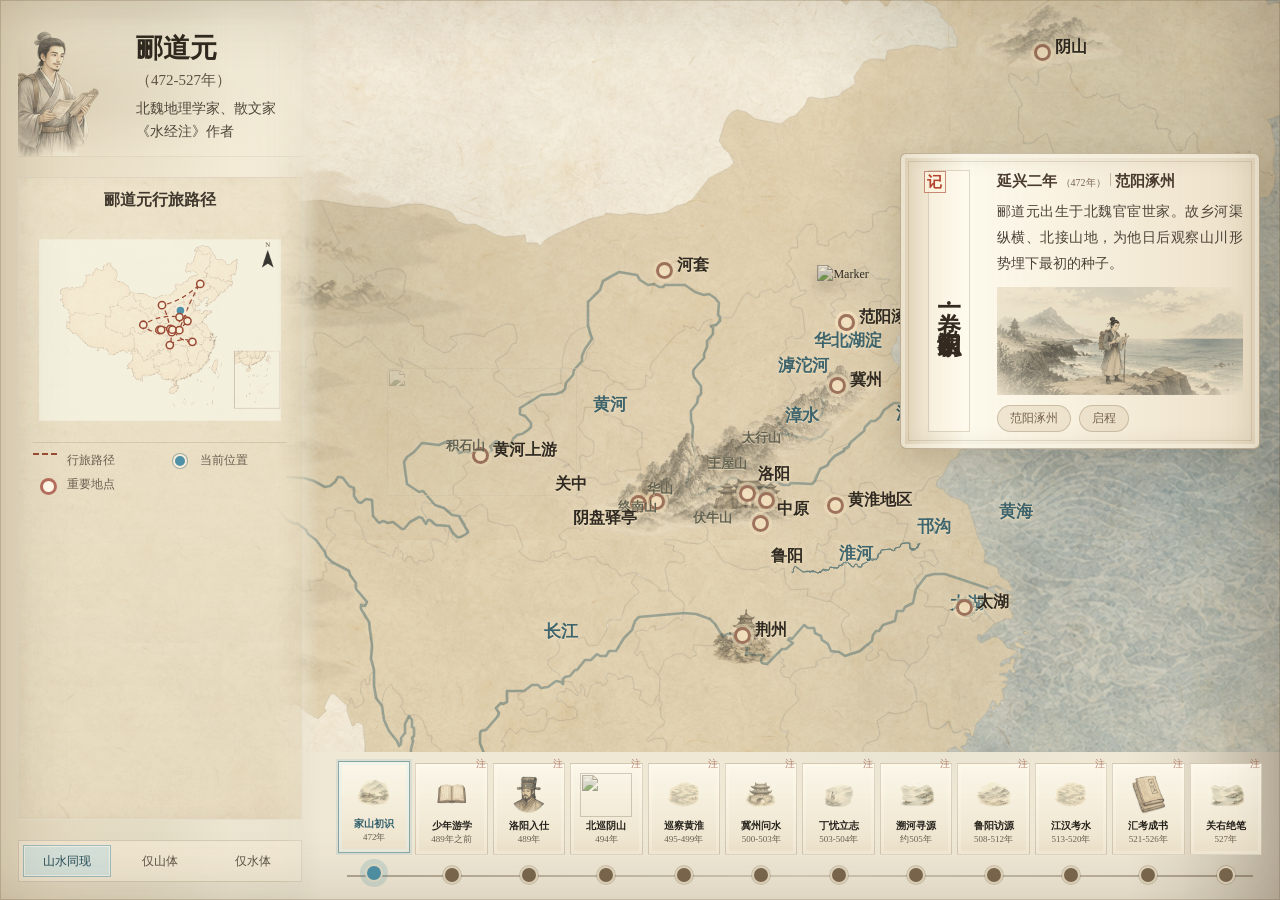
==== commit 2d353289: "Add Taihu stop to travel map" ====
--- a/郦道元/gis-map.html
+++ b/郦道元/gis-map.html
@@ -1299,7 +1299,7 @@
         {
           id: "jianghan", year: "513-520年", era: "东荆州·洛阳", chapter: "卷五 · 江汉考水", storyPlace: "江汉·三峡·太湖",
           storyHeading: "513-520年　江汉、三峡与太湖",
-          placeIds: ["Jingzhou"], route: [[33.743490000000065, 112.90834130000007], [30.85, 110.98], [30.343563848000031, 112.2513516890001], [31.2, 120.2]],
+          placeIds: ["Jingzhou", "Taihu"], route: [[33.743490000000065, 112.90834130000007], [30.85, 110.98], [30.343563848000031, 112.2513516890001], [31.2, 120.2]],
           story: "整合江汉及东南水系资料，考证长江峡谷、荆州水道、太湖与邗沟。沿水路辨山势、访城邑，逐步完成《水经注》主体。",
           tags: ["三峡", "长江", "荆州", "太湖", "邗沟"], icon: "./Data/封面船只.png", scene: "./Data/封面底图2.png",
           classic: { title: "行至三峡，观水成书", text: "江流进入三峡，两岸高山夹峙，滩险、深潭与急流随季节变化。郦道元把亲历、访闻与旧籍互证，留下兼具地理精度与文学气韵的山水书写。", source: "《水经注·江水》" },
@@ -1596,6 +1596,7 @@
         UpperYellowRiver: "黄河上游",
         Luyang_Pingdingshanlushan: "鲁阳",
         Jingzhou: "荆州",
+        Taihu: "太湖",
         Yingpanyiting_Xianlinntong: "阴盘驿亭",
         Guanzhong: "关中",
         Zhongyuan: "中原",
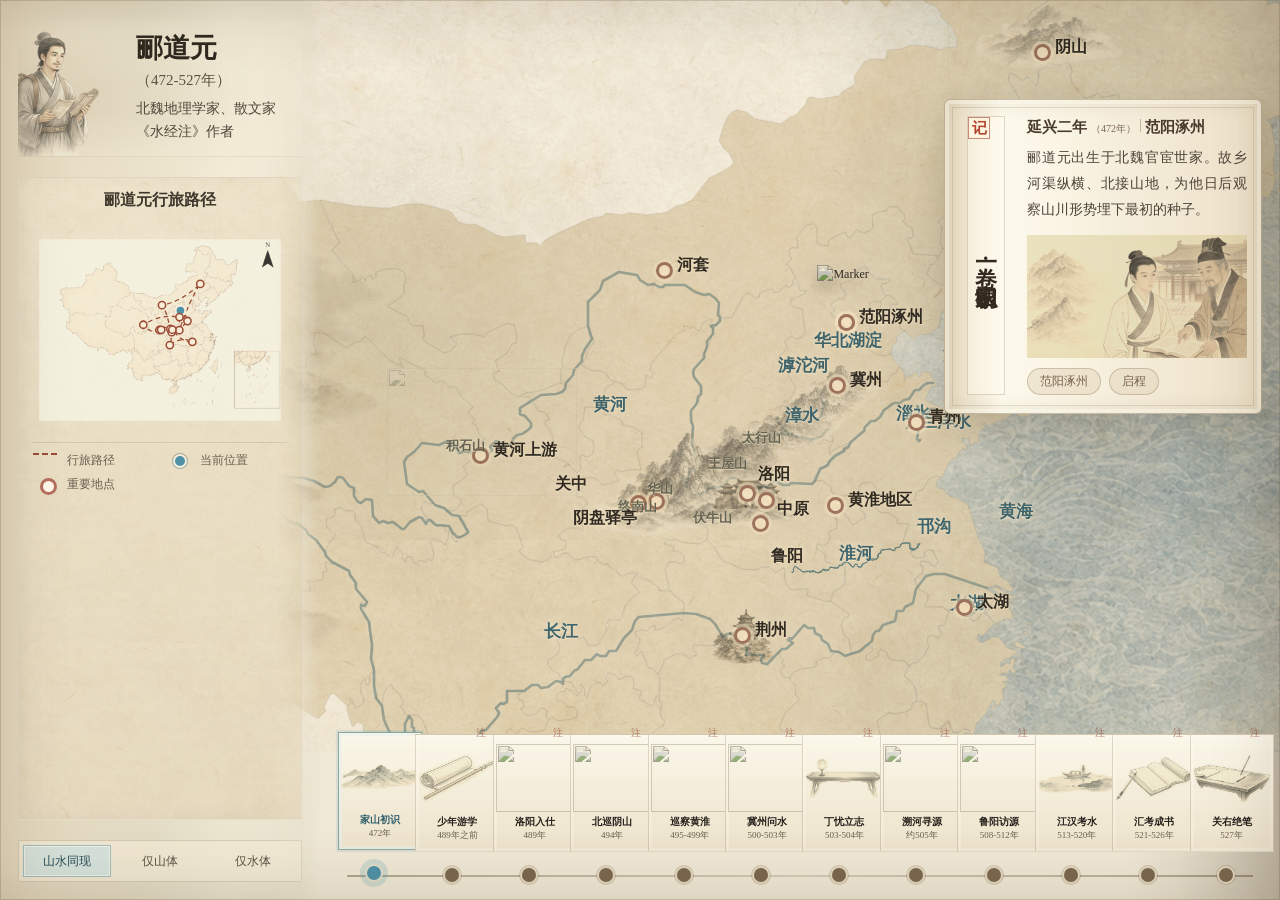
==== commit b95fe53f: "Update map story and timeline artwork" ====
--- a/郦道元/gis-map.html
+++ b/郦道元/gis-map.html
@@ -592,17 +592,17 @@
       .story-card {
         position: absolute;
         z-index: 18;
-        top: 17%;
-        right: 1.6%;
+        top: 11%;
+        right: 1.4%;
         display: grid;
-        grid-template-columns: 68px minmax(0, 1fr);
-        grid-template-rows: auto auto minmax(0, 1fr) auto;
-        column-gap: 14px;
-        width: min(28vw, 460px);
-        min-width: 360px;
-        min-height: 286px;
+        grid-template-columns: 58px minmax(0, 1fr);
+        grid-template-rows: auto auto auto auto;
+        column-gap: 12px;
+        width: min(24vw, 390px);
+        min-width: 318px;
+        min-height: 0;
         margin: 0;
-        padding: 16px 16px 16px 14px;
+        padding: 16px 14px 18px 12px;
         border: 1px solid rgba(103, 78, 48, 0.34);
         border-radius: 6px;
         background:
@@ -654,14 +654,14 @@
         display: flex;
         align-items: center;
         justify-content: center;
-        width: 42px;
+        width: 38px;
         margin: 0;
         padding: 15px 0 10px;
         border: 1px solid rgba(112, 86, 53, 0.22);
         background: rgba(255, 250, 235, 0.42);
         color: #342a20;
         font-family: "Ma Shan Zheng", KaiTi, STKaiti, serif;
-        font-size: 24px;
+        font-size: 22px;
         font-weight: 700;
         line-height: 1.45;
         letter-spacing: 0;
@@ -730,14 +730,15 @@
       .story-figure {
         grid-column: 2;
         position: relative;
-        height: clamp(92px, 12vh, 130px);
-        margin-top: 10px;
-        overflow: hidden;
+        aspect-ratio: 16 / 9;
+        height: auto;
+        margin-top: 12px;
+        overflow: visible;
         background: rgba(228, 216, 190, 0.38);
       }
 
       .story-figure::after {
-        content: "";
+        content: none;
         position: absolute;
         inset: 0;
         background: radial-gradient(ellipse at center, transparent 50%, rgba(239, 228, 204, 0.4) 78%, rgba(239, 228, 204, 0.88) 100%);
@@ -747,14 +748,14 @@
       .story-figure img {
         width: 100%;
         height: 100%;
-        object-fit: cover;
+        object-fit: contain;
         object-position: center;
         display: block;
         opacity: 0.88;
         filter: grayscale(0.3) sepia(0.2) saturate(0.72) brightness(1.08) contrast(0.92);
         mix-blend-mode: multiply;
-        -webkit-mask-image: radial-gradient(ellipse 96% 92% at center, #000 58%, rgba(0, 0, 0, 0.7) 78%, transparent 100%);
-        mask-image: radial-gradient(ellipse 96% 92% at center, #000 58%, rgba(0, 0, 0, 0.7) 78%, transparent 100%);
+        -webkit-mask-image: none;
+        mask-image: none;
       }
 
       .classic-card {
@@ -900,7 +901,7 @@
         left: calc(max(18%, 320px) + 18px);
         right: 18px;
         bottom: 1.8%;
-        height: 14.5%;
+        height: 18%;
         display: grid;
         grid-template-columns: repeat(12, minmax(0, 1fr));
         gap: 5px;
@@ -949,7 +950,7 @@
         align-content: center;
         justify-items: center;
         width: 100%;
-        min-height: 92px;
+        min-height: 118px;
         padding: 4px 2px 5px;
         border: 1px solid rgba(112, 88, 56, 0.2);
         background:
@@ -960,9 +961,9 @@
 
       .era-art {
         display: block;
-        width: 52px;
-        height: 44px;
-        margin-bottom: 3px;
+        width: 78px;
+        height: 68px;
+        margin-bottom: 4px;
         object-fit: contain;
         opacity: 0.76;
         mix-blend-mode: multiply;
@@ -1130,8 +1131,8 @@
           left: 12px;
           right: 12px;
           bottom: 12px;
-          height: 128px;
-          grid-template-columns: repeat(12, 92px);
+          height: 154px;
+          grid-template-columns: repeat(12, 116px);
           overflow-x: auto;
           overflow-y: hidden;
         }
@@ -1142,7 +1143,7 @@
 
         .map-shell {
           left: 18%;
-          bottom: 150px;
+          bottom: 176px;
           z-index: 2;
         }
       }
@@ -1213,7 +1214,7 @@
         </div>
         <p id="storyText">郦道元出生于北魏官宦世家。故乡河渠纵横、北接山地，为他日后观察山川形势埋下最初的种子。</p>
         <div class="story-figure">
-          <img id="storyImage" src="./Data/故事卡图片.png" alt="郦道元在山海间考察" />
+          <img id="storyImage" src="./Data/故事卡素材/1.png" alt="郦道元在山海间考察" />
         </div>
         <div class="story-meta" id="storyMeta">
           <span>范阳涿州</span><span>启程</span>
@@ -1319,6 +1320,21 @@
           tags: ["阴盘驿亭", "关中", "行旅终章"], icon: "./Data/3.png", scene: "./Data/底图参考6.png",
         },
       ];
+
+      const storyImages = {
+        birth: "./Data/故事卡素材/1.png",
+        qingzhou: "./Data/故事卡素材/2.png",
+        luoyang: "./Data/故事卡素材/3.png",
+        yinshan: "./Data/故事卡素材/4.png",
+        huanghuai: "./Data/故事卡素材/5.png",
+        jizhou: "./Data/故事卡素材/6.png",
+        mourning: "./Data/故事卡素材/7.png",
+        "upper-yellow": "./Data/故事卡素材/8.png",
+        luyang: "./Data/故事卡素材/9.png",
+        jianghan: "./Data/故事卡素材/10.png",
+        revision: "./Data/故事卡素材/11.png",
+        final: "./Data/故事卡素材/12.png",
+      };
 
       const classicNotes = {
         qingzhou: {
@@ -1494,18 +1510,18 @@
 
       /* 十二个时间节点使用独立插画题签；Data/1.png 仅作为版式参考，不作为静态时间轴覆盖页面。 */
       const timelineArt = [
-        "./Data/时间轴1.png",
-        "./Data/时间轴2.png",
-        "./Data/时间轴3.png",
+        "./Data/时间轴素材/时间轴1.png",
+        "./Data/时间轴素材/时间轴2.png",
+        "./Data/时间轴素材/时间轴3.png",
         "./Data/山体素材/大青山.png",
-        "./Data/时间轴5.png",
-        "./Data/时间轴6.png",
-        "./Data/时间轴7.png",
-        "./Data/时间轴8.png",
-        "./Data/时间轴9.png",
-        "./Data/时间轴10.png",
-        "./Data/时间轴11.png",
-        "./Data/时间轴8.png",
+        "./Data/时间轴素材/时间轴5.png",
+        "./Data/时间轴素材/时间轴6.png",
+        "./Data/时间轴素材/时间轴7.png",
+        "./Data/时间轴素材/时间轴8.png",
+        "./Data/时间轴素材/时间轴9.png",
+        "./Data/时间轴素材/时间轴10.png",
+        "./Data/时间轴素材/时间轴11.png",
+        "./Data/时间轴素材/时间轴12.png",
       ];
 
       const rivers = [
@@ -1848,34 +1864,36 @@
 
       function drawMapDecorations() {
         /* 地图装饰图统一放在 mapDecor 层：位于中国底图上方，但低于河流、路线、地点和人物。 */
-        L.imageOverlay("./Data/山脉2.png", [[37, 82.0], [46.3, 103.0]], {
-          pane: "mapDecor",
-          className: "map-corner-art map-corner-art-northwest",
-          opacity: 0.9,
-          interactive: false,
-        }).addTo(mapDecorLayer);
-         L.imageOverlay("./Data/山脉2.png", [[33, 80.0], [42, 99.0]], {
+        L.imageOverlay("./Data/装饰素材/1.png", [[39, 80.0], [48, 98.0]], {
           pane: "mapDecor",
           className: "mountain-fade-overlay",
           opacity: 0.9,
           interactive: false,
         }).addTo(mapDecorLayer);
 
-
-        L.imageOverlay("./Data/山脉2.png", [[26, 80.0], [36.5, 99.0]], {
+           L.imageOverlay("./Data/山脉2.png", [[33, 80.0], [46.3, 100.0]], {
           pane: "mapDecor",
           className: "mountain-fade-overlay",
           opacity: 0.9,
           interactive: false,
         }).addTo(mapDecorLayer);
-
-        // /* 两张山水图覆盖地图西北和西南边缘，并在河流、路线和人物下方融合。 */
-        // L.imageOverlay("./Data/装饰1.png", [[35.7, 100.0], [42.5, 112.1]], {
-        //   pane: "mapDecor",
-        //   className: "map-corner-art map-corner-art-top",
-        //   opacity: 1,
-        //   interactive: false,
-        // }).addTo(mapDecorLayer);
+        
+         L.imageOverlay("./Data/装饰素材/2.png", [[30, 80.0], [40, 99.0]], {
+          pane: "mapDecor",
+          className: "mountain-fade-overlay",
+          opacity: 0.9,
+          interactive: false,
+        }).addTo(mapDecorLayer);
+
+        L.imageOverlay("./Data/装饰素材/3.png", [[26, 80.0], [36.5, 99.0]], {
+          pane: "mapDecor",
+          className: "mountain-fade-overlay",
+          opacity: 0.9,
+          interactive: false,
+        }).addTo(mapDecorLayer);
+
+        
+     
        
 
         /* 洛阳城门和荆州楼阁按真实经纬度放置，作为城市地标而非屏幕绝对定位。 */
@@ -2220,7 +2238,7 @@
         document.getElementById("storyYear").textContent = `（${stage.year}）`;
         document.getElementById("storyPlace").textContent = stage.storyPlace;
         document.getElementById("storyText").textContent = stage.story;
-        document.getElementById("storyImage").src = "./Data/故事卡图片.png";
+        document.getElementById("storyImage").src = storyImages[stage.id] || "./Data/故事卡素材/1.png";
         document.getElementById("storyMeta").innerHTML = stage.tags.map((tag) => `<span>${tag}</span>`).join("");
         document.querySelectorAll(".era-btn").forEach((btn, btnIndex) => {
           btn.classList.toggle("active", btnIndex === index);
